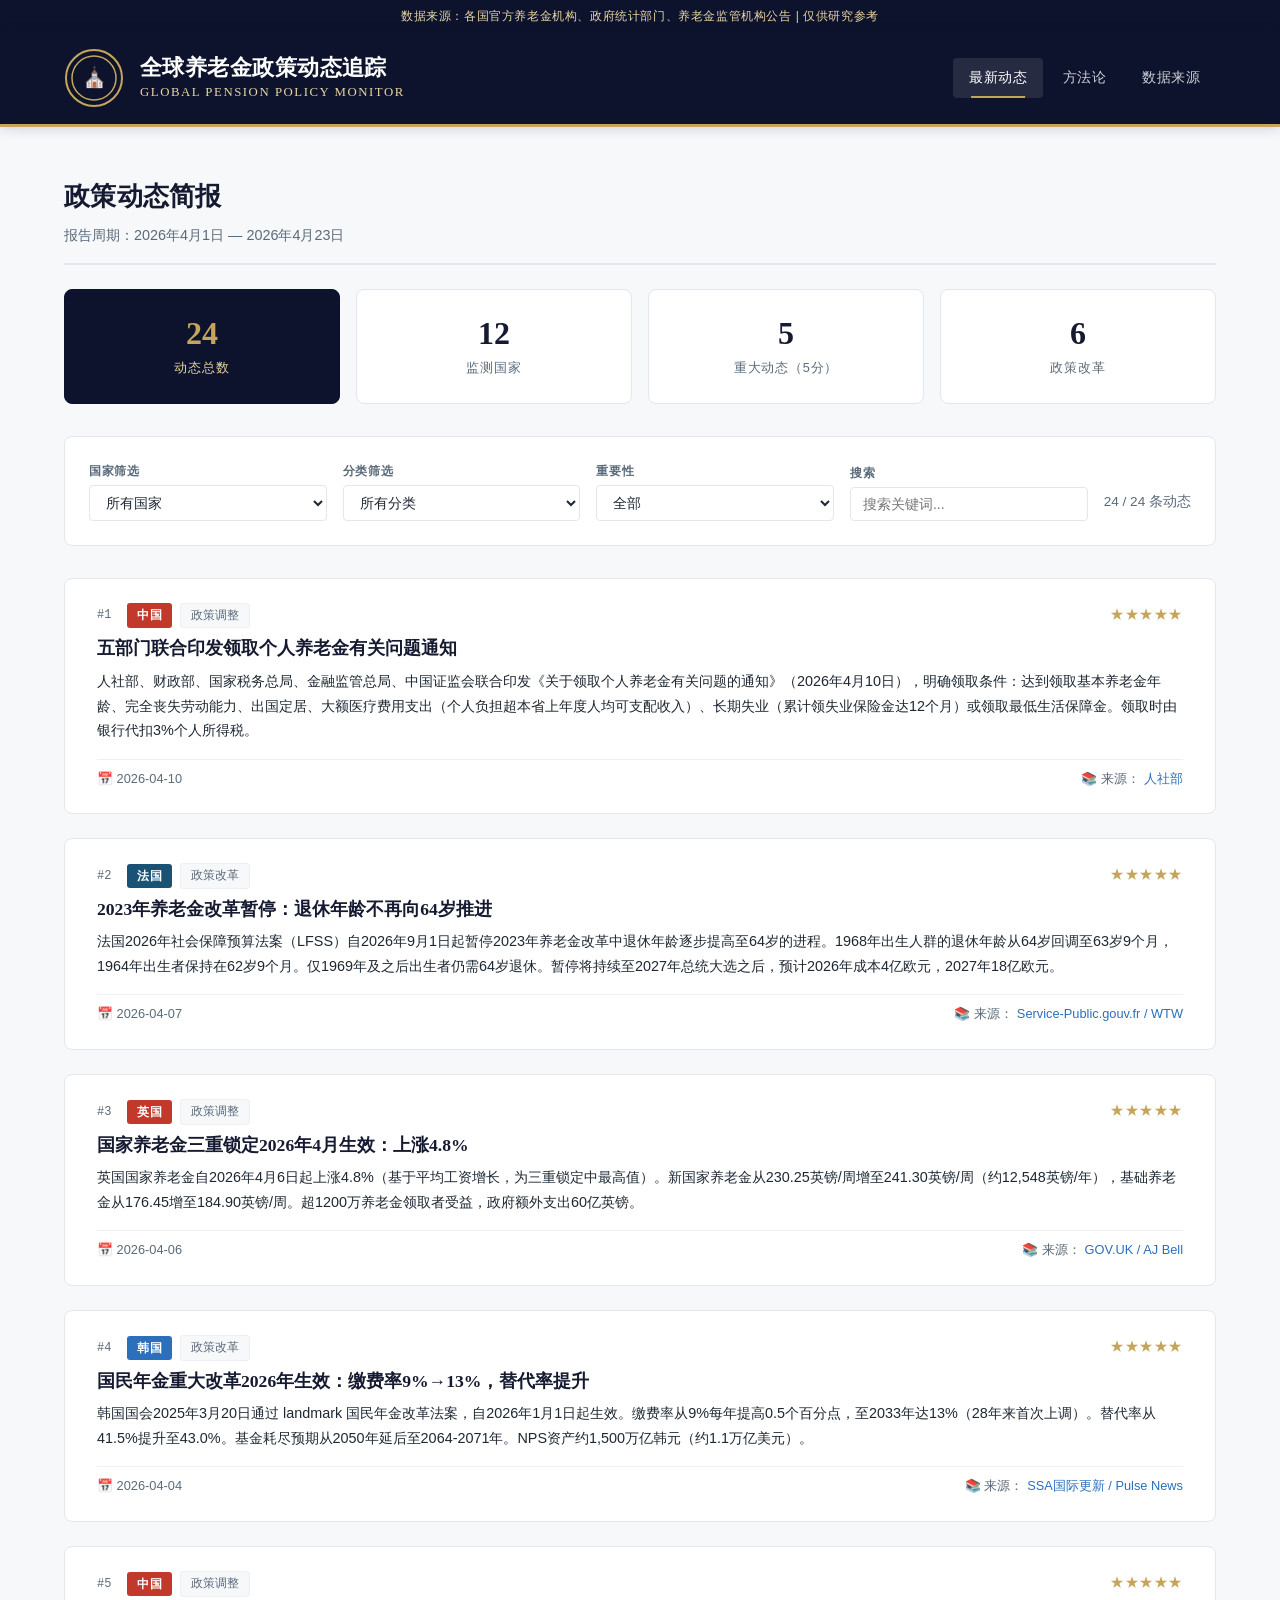
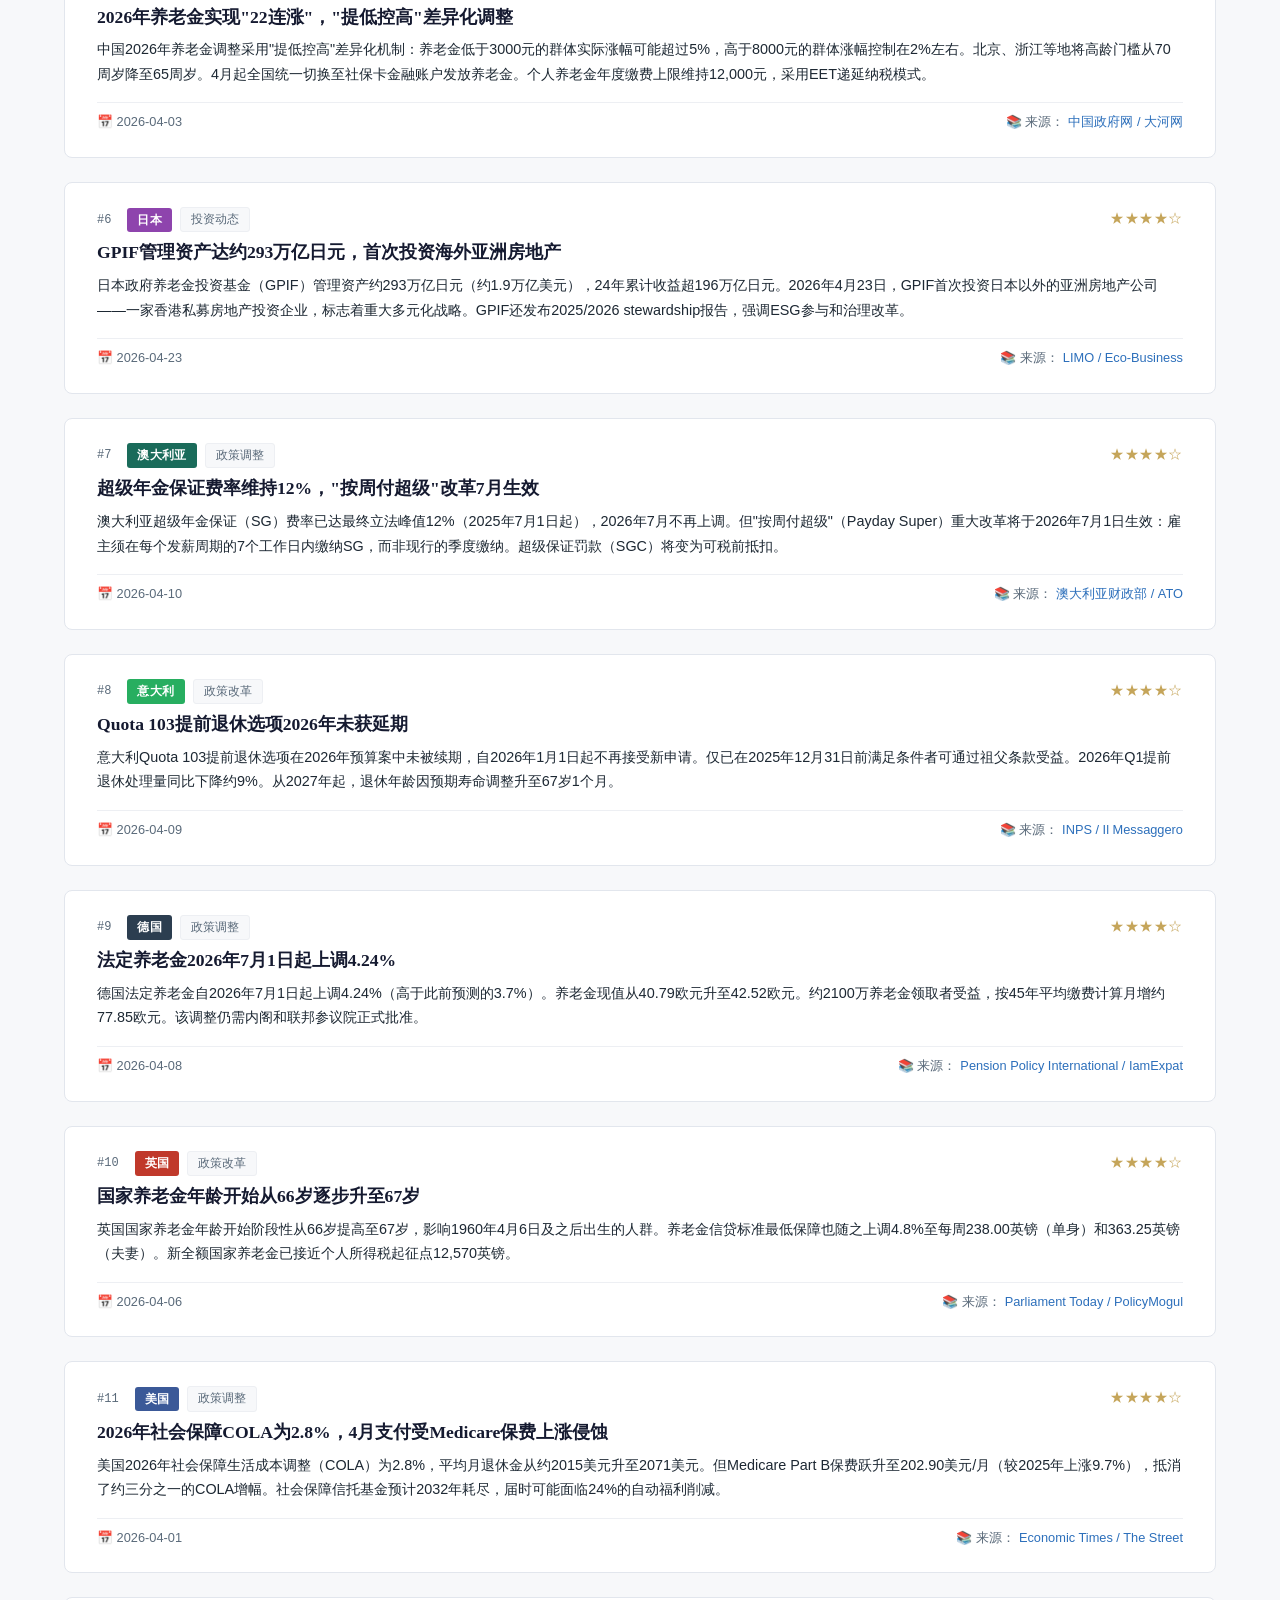
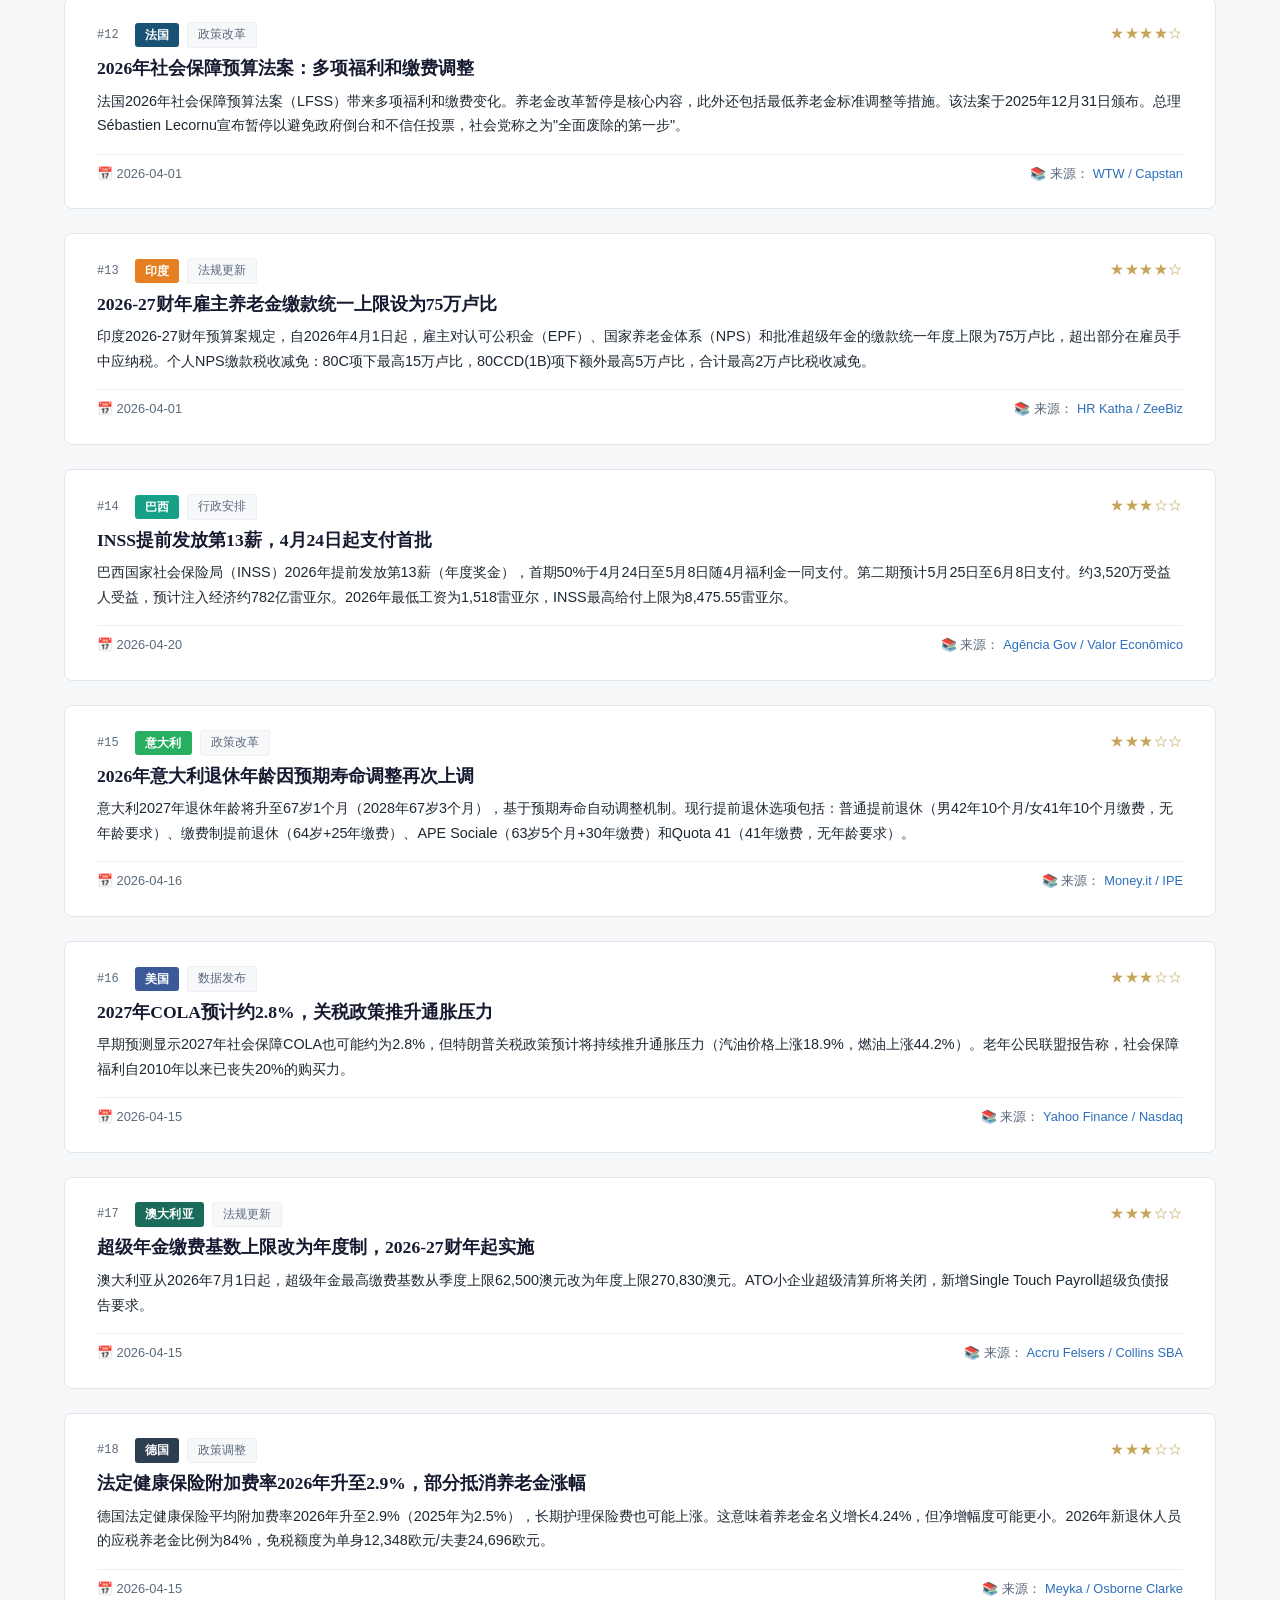
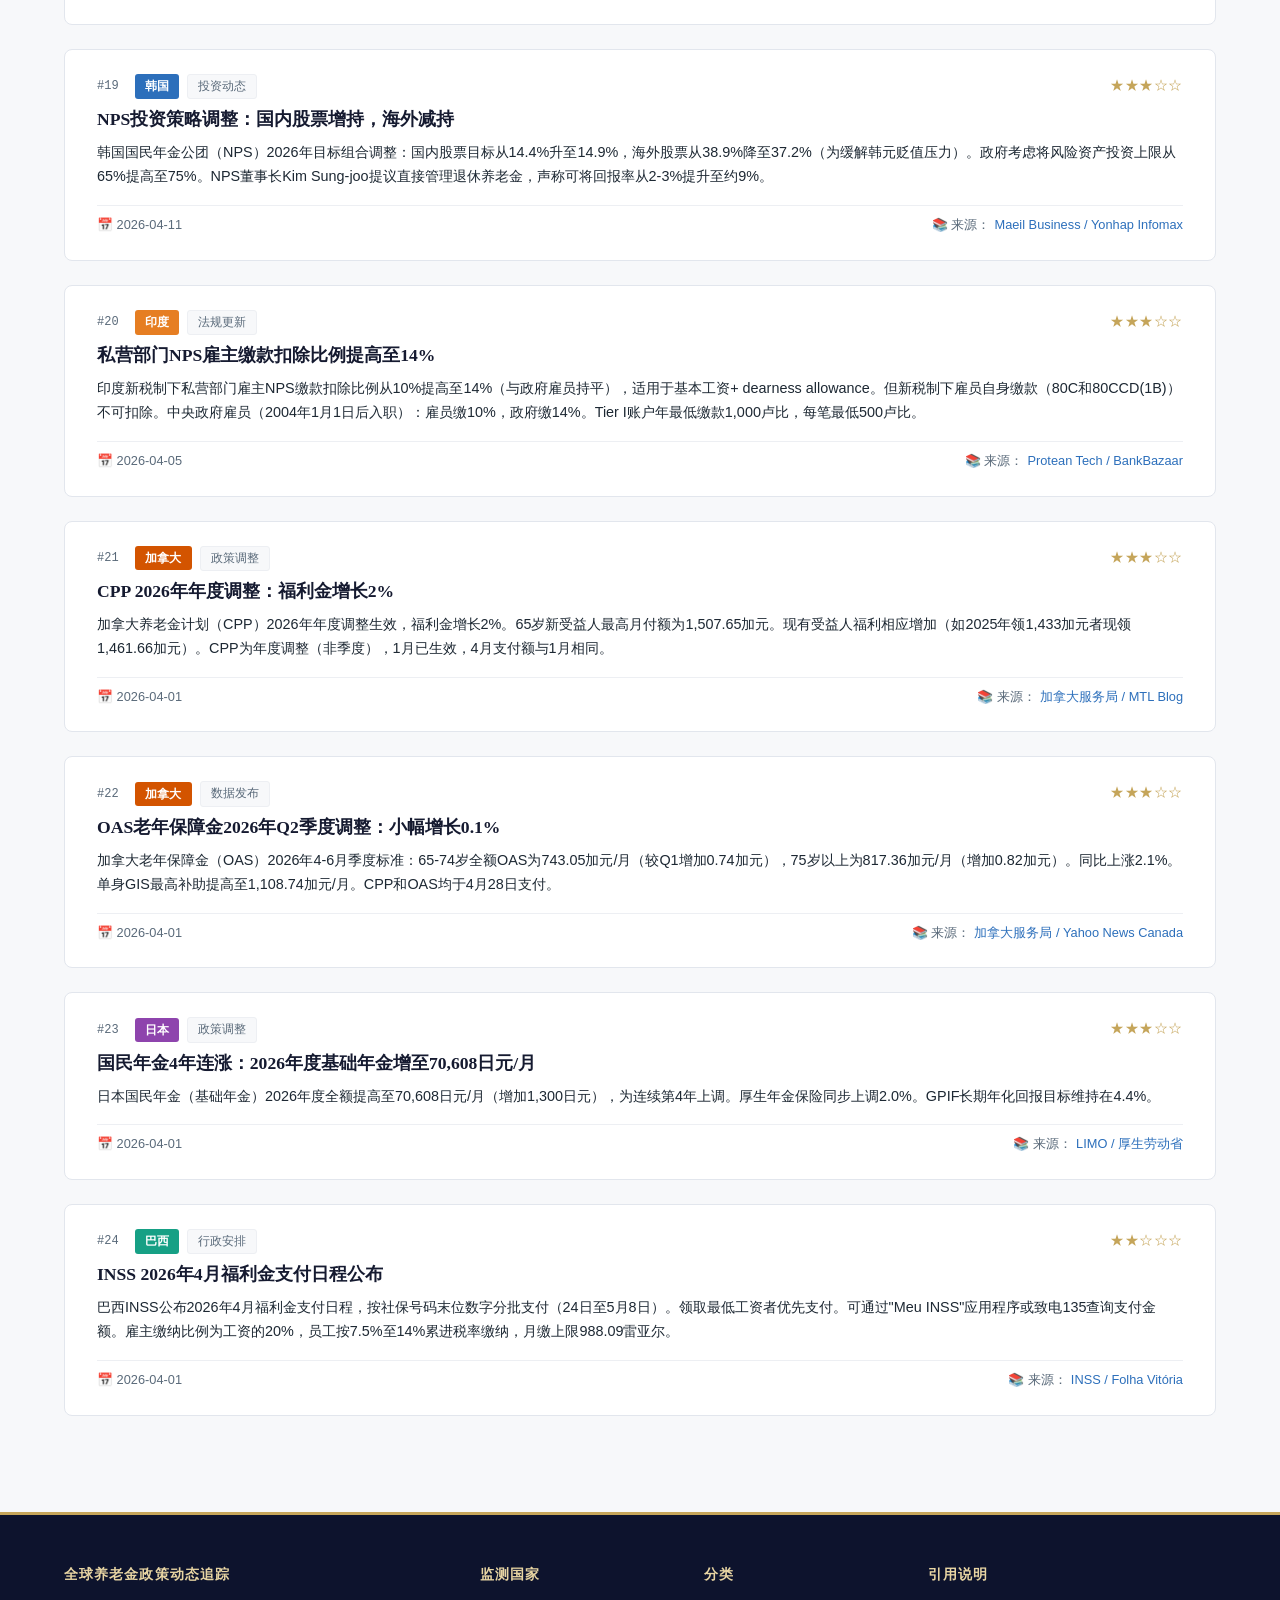
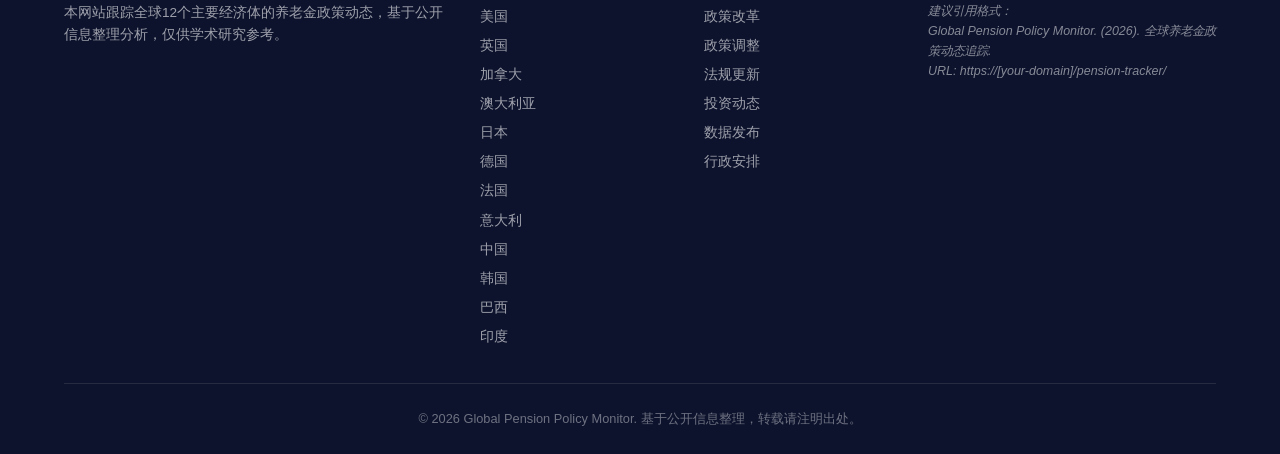
==== index.html @ 20b1d3db "Initial commit: Global Pension Policy Monitor website" ====
<!DOCTYPE html>
<html lang="zh-CN">
<head>
    <meta charset="UTF-8">
    <meta name="viewport" content="width=device-width, initial-scale=1.0">
    <title>全球养老金政策动态追踪 | Global Pension Policy Monitor</title>
    <meta name="description" content="跟踪全球12个主要经济体的养老金政策、改革和投资动态，提供权威、及时的政策情报。">
    <link rel="stylesheet" href="css/style.css">
</head>
<body>
    <!-- 顶部通知栏 -->
    <div class="site-notice">
        数据来源：各国官方养老金机构、政府统计部门、养老金监管机构公告 | 仅供研究参考
    </div>

    <!-- 页眉 -->
    <header class="site-header">
        <div class="container">
            <div class="header-inner">
                <div class="logo-area">
                    <div class="seal-icon">
                        <svg viewBox="0 0 60 60" width="60" height="60">
                            <circle cx="30" cy="30" r="28" fill="none" stroke="#C5A55A" stroke-width="2"/>
                            <circle cx="30" cy="30" r="22" fill="none" stroke="#C5A55A" stroke-width="1.5"/>
                            <text x="30" y="36" text-anchor="middle" font-size="20" fill="#C5A55A" font-family="serif">&#9962;</text>
                        </svg>
                    </div>
                    <div class="logo-text">
                        <h1 class="site-title">全球养老金政策动态追踪</h1>
                        <p class="site-subtitle">Global Pension Policy Monitor</p>
                    </div>
                </div>
                <nav class="main-nav">
                    <a href="index.html" class="active">最新动态</a>
                    <a href="about.html">方法论</a>
                    <a href="#" id="archives-link">数据来源</a>
                </nav>
            </div>
        </div>
    </header>

    <!-- 主内容区 -->
    <main class="main-content">
        <div class="container">
            <!-- 报告概览 -->
            <section class="report-overview">
                <div class="overview-header">
                    <h2>政策动态简报</h2>
                    <p class="overview-period">报告周期：<time datetime="2026-04-01">2026年4月1日</time> — <time datetime="2026-04-23">2026年4月23日</time></p>
                </div>
                <div class="stats-grid" id="stats-grid">
                    <!-- 由JS动态填充 -->
                </div>
            </section>

            <!-- 筛选栏 -->
            <section class="filter-bar">
                <div class="filter-group">
                    <label for="country-filter">国家筛选</label>
                    <select id="country-filter">
                        <option value="all">所有国家</option>
                    </select>
                </div>
                <div class="filter-group">
                    <label for="category-filter">分类筛选</label>
                    <select id="category-filter">
                        <option value="all">所有分类</option>
                    </select>
                </div>
                <div class="filter-group">
                    <label for="importance-filter">重要性</label>
                    <select id="importance-filter">
                        <option value="all">全部</option>
                        <option value="5">★★★★★ 最高</option>
                        <option value="4">★★★★ 高</option>
                        <option value="3">★★★ 中</option>
                        <option value="2">★★ 低</option>
                    </select>
                </div>
                <div class="filter-group search-group">
                    <label for="search-input">搜索</label>
                    <input type="text" id="search-input" placeholder="搜索关键词..." />
                </div>
                <div class="filter-stats">
                    <span id="result-count">0 条动态</span>
                </div>
            </section>

            <!-- 动态列表 -->
            <section class="entries-list" id="entries-list">
                <!-- 由JS动态渲染 -->
            </section>
        </div>
    </main>

    <!-- 页脚 -->
    <footer class="site-footer">
        <div class="container">
            <div class="footer-grid">
                <div class="footer-col footer-brand">
                    <h4>全球养老金政策动态追踪</h4>
                    <p class="footer-desc">本网站跟踪全球12个主要经济体的养老金政策动态，基于公开信息整理分析，仅供学术研究参考。</p>
                </div>
                <div class="footer-col">
                    <h4>监测国家</h4>
                    <ul class="footer-links" id="footer-countries">
                        <li>美国</li><li>英国</li><li>加拿大</li><li>澳大利亚</li>
                        <li>日本</li><li>德国</li><li>法国</li><li>意大利</li>
                        <li>中国</li><li>韩国</li><li>巴西</li><li>印度</li>
                    </ul>
                </div>
                <div class="footer-col">
                    <h4>分类</h4>
                    <ul class="footer-links">
                        <li>政策改革</li><li>政策调整</li><li>法规更新</li>
                        <li>投资动态</li><li>数据发布</li><li>行政安排</li>
                    </ul>
                </div>
                <div class="footer-col">
                    <h4>引用说明</h4>
                    <p class="footer-cite">建议引用格式：<br>
                    Global Pension Policy Monitor. (2026). <em>全球养老金政策动态追踪</em>.<br>
                    URL: https://[your-domain]/pension-tracker/</p>
                </div>
            </div>
            <div class="footer-bottom">
                <p>&copy; 2026 Global Pension Policy Monitor. 基于公开信息整理，转载请注明出处。</p>
            </div>
        </div>
    </footer>

    <script src="js/main.js"></script>
</body>
</html>
---- css/style.css ----
/* ================================================================
   全球养老金政策动态追踪 — 样式表
   风格：White House CEA（官方权威）+ 学术风格
   ================================================================ */

/* --- CSS变量 --- */
:root {
    --navy-dark: #0D132D;
    --navy: #151A30;
    --navy-accent: #1A2245;
    --gold: #C5A55A;
    --gold-light: #E8D5A3;
    --gold-dark: #A8883A;
    --charcoal: #293340;
    --text-body: #1D2833;
    --text-muted: #5A6A7A;
    --bg-white: #FFFFFF;
    --bg-light: #F7F8FA;
    --bg-card: #FFFFFF;
    --border-color: #E2E6ED;
    --border-light: #EDEFF3;
    --red-accent: #C0392B;
    --green-accent: #27AE60;
    --blue-accent: #2C6FBB;

    /* 国家标签配色 */
    --usa-color: #3B5998;
    --uk-color: #C0392B;
    --canada-color: #D35400;
    --australia-color: #1A6B5A;
    --japan-color: #8E44AD;
    --germany-color: #2C3E50;
    --france-color: #1A5276;
    --italy-color: #27AE60;
    --china-color: #C0392B;
    --korea-color: #2C6FBB;
    --brazil-color: #16A085;
    --india-color: #E67E22;

    /* 字体 */
    --font-heading: 'Georgia', 'Times New Roman', 'Noto Serif CJK SC', serif;
    --font-body: -apple-system, BlinkMacSystemFont, 'Segoe UI', 'Noto Sans CJK SC', 'PingFang SC', sans-serif;
    --font-mono: 'SF Mono', 'Fira Code', 'Consolas', monospace;

    /* 间距 */
    --space-xs: 4px;
    --space-sm: 8px;
    --space-md: 16px;
    --space-lg: 24px;
    --space-xl: 32px;
    --space-2xl: 48px;
    --space-3xl: 64px;

    /* 圆角 */
    --radius-sm: 4px;
    --radius-md: 6px;
    --radius-lg: 8px;
}

/* --- 重置与基础 --- */
*, *::before, *::after {
    box-sizing: border-box;
    margin: 0;
    padding: 0;
}

html {
    font-size: 16px;
    -webkit-font-smoothing: antialiased;
    -moz-osx-font-smoothing: grayscale;
}

body {
    font-family: var(--font-body);
    color: var(--text-body);
    background: var(--bg-light);
    line-height: 1.7;
    min-height: 100vh;
    display: flex;
    flex-direction: column;
}

img { max-width: 100%; }
a { color: var(--navy); text-decoration: none; transition: color 0.2s; }
a:hover { color: var(--gold-dark); }
ul { list-style: none; }

.container {
    max-width: 1200px;
    margin: 0 auto;
    padding: 0 var(--space-lg);
}

/* --- 顶部通知栏 --- */
.site-notice {
    background: var(--navy-dark);
    color: var(--gold-light);
    text-align: center;
    font-size: 0.75rem;
    padding: 6px var(--space-md);
    letter-spacing: 0.05em;
    font-family: var(--font-body);
    font-weight: 400;
}

/* --- 页眉 --- */
.site-header {
    background: var(--navy-dark);
    border-bottom: 3px solid var(--gold);
    position: sticky;
    top: 0;
    z-index: 100;
    box-shadow: 0 2px 12px rgba(13, 19, 45, 0.15);
}

.header-inner {
    display: flex;
    justify-content: space-between;
    align-items: center;
    padding: var(--space-md) 0;
    flex-wrap: wrap;
    gap: var(--space-md);
}

.logo-area {
    display: flex;
    align-items: center;
    gap: var(--space-md);
}

.seal-icon {
    flex-shrink: 0;
}

.seal-icon svg {
    display: block;
}

.logo-text {
    display: flex;
    flex-direction: column;
}

.site-title {
    font-family: var(--font-heading);
    font-size: 1.4rem;
    font-weight: 700;
    color: #FFFFFF;
    letter-spacing: 0.02em;
    line-height: 1.3;
}

.site-subtitle {
    font-family: var(--font-heading);
    font-size: 0.8rem;
    color: var(--gold-light);
    letter-spacing: 0.12em;
    text-transform: uppercase;
    font-weight: 400;
}

/* --- 导航 --- */
.main-nav {
    display: flex;
    gap: var(--space-xs);
}

.main-nav a {
    padding: var(--space-sm) var(--space-md);
    color: rgba(255,255,255,0.8);
    font-size: 0.875rem;
    font-weight: 500;
    border-radius: var(--radius-sm);
    transition: all 0.2s;
    letter-spacing: 0.03em;
    position: relative;
}

.main-nav a:hover,
.main-nav a.active {
    color: #FFFFFF;
    background: rgba(255,255,255,0.1);
}

.main-nav a.active::after {
    content: '';
    position: absolute;
    bottom: 0;
    left: 50%;
    transform: translateX(-50%);
    width: 60%;
    height: 2px;
    background: var(--gold);
}

/* --- 主内容 --- */
.main-content {
    flex: 1;
    padding: var(--space-2xl) 0;
}

/* --- 概览区 --- */
.report-overview {
    margin-bottom: var(--space-xl);
}

.overview-header {
    margin-bottom: var(--space-lg);
    padding-bottom: var(--space-md);
    border-bottom: 2px solid var(--border-color);
}

.overview-header h2 {
    font-family: var(--font-heading);
    font-size: 1.6rem;
    font-weight: 700;
    color: var(--navy);
    letter-spacing: 0.01em;
}

.overview-period {
    font-size: 0.9rem;
    color: var(--text-muted);
    margin-top: var(--space-xs);
}

/* --- 统计网格 --- */
.stats-grid {
    display: grid;
    grid-template-columns: repeat(auto-fit, minmax(160px, 1fr));
    gap: var(--space-md);
    margin-bottom: var(--space-lg);
}

.stat-card {
    background: var(--bg-card);
    border: 1px solid var(--border-color);
    border-radius: var(--radius-lg);
    padding: var(--space-lg);
    text-align: center;
    transition: box-shadow 0.2s, transform 0.2s;
}

.stat-card:hover {
    box-shadow: 0 4px 16px rgba(13, 19, 45, 0.08);
    transform: translateY(-1px);
}

.stat-number {
    font-family: var(--font-heading);
    font-size: 2rem;
    font-weight: 700;
    color: var(--navy);
    line-height: 1.2;
}

.stat-label {
    font-size: 0.8rem;
    color: var(--text-muted);
    margin-top: var(--space-xs);
    text-transform: uppercase;
    letter-spacing: 0.06em;
    font-weight: 500;
}

.stat-card.highlight {
    background: var(--navy-dark);
    border-color: var(--navy-dark);
}

.stat-card.highlight .stat-number {
    color: var(--gold);
}

.stat-card.highlight .stat-label {
    color: var(--gold-light);
}

/* --- 筛选栏 --- */
.filter-bar {
    background: var(--bg-card);
    border: 1px solid var(--border-color);
    border-radius: var(--radius-lg);
    padding: var(--space-lg);
    margin-bottom: var(--space-xl);
    display: flex;
    flex-wrap: wrap;
    gap: var(--space-md);
    align-items: flex-end;
}

.filter-group {
    flex: 1;
    min-width: 140px;
}

.filter-group label {
    display: block;
    font-size: 0.75rem;
    font-weight: 600;
    color: var(--text-muted);
    text-transform: uppercase;
    letter-spacing: 0.06em;
    margin-bottom: var(--space-xs);
}

.filter-group select,
.filter-group input {
    width: 100%;
    padding: 8px 12px;
    border: 1px solid var(--border-color);
    border-radius: var(--radius-sm);
    font-family: var(--font-body);
    font-size: 0.875rem;
    color: var(--text-body);
    background: var(--bg-white);
    transition: border-color 0.2s;
    appearance: auto;
}

.filter-group select:focus,
.filter-group input:focus {
    outline: none;
    border-color: var(--gold);
    box-shadow: 0 0 0 3px rgba(197, 165, 90, 0.15);
}

.filter-stats {
    flex: 0 0 auto;
    font-size: 0.85rem;
    color: var(--text-muted);
    padding: 8px 0;
    white-space: nowrap;
}

/* --- 条目列表 --- */
.entries-list {
    display: flex;
    flex-direction: column;
    gap: var(--space-lg);
}

.entry-card {
    background: var(--bg-card);
    border: 1px solid var(--border-color);
    border-radius: var(--radius-lg);
    padding: var(--space-lg) var(--space-xl);
    transition: border-color 0.2s, box-shadow 0.2s;
    position: relative;
}

.entry-card:hover {
    border-color: var(--gold);
    box-shadow: 0 4px 20px rgba(13, 19, 45, 0.06);
}

.entry-header {
    display: flex;
    justify-content: space-between;
    align-items: flex-start;
    gap: var(--space-md);
    margin-bottom: var(--space-sm);
    flex-wrap: wrap;
}

.entry-tags {
    display: flex;
    gap: var(--space-sm);
    flex-wrap: wrap;
    align-items: center;
}

.tag-country {
    display: inline-block;
    padding: 2px 10px;
    border-radius: 3px;
    font-size: 0.75rem;
    font-weight: 600;
    color: #FFFFFF;
    letter-spacing: 0.03em;
}

.tag-country.美国 { background: var(--usa-color); }
.tag-country.英国 { background: var(--uk-color); }
.tag-country.加拿大 { background: var(--canada-color); }
.tag-country.澳大利亚 { background: var(--australia-color); }
.tag-country.日本 { background: var(--japan-color); }
.tag-country.德国 { background: var(--germany-color); }
.tag-country.法国 { background: var(--france-color); }
.tag-country.意大利 { background: var(--italy-color); }
.tag-country.中国 { background: var(--china-color); }
.tag-country.韩国 { background: var(--korea-color); }
.tag-country.巴西 { background: var(--brazil-color); }
.tag-country.印度 { background: var(--india-color); }

.tag-category {
    display: inline-block;
    padding: 2px 10px;
    border-radius: 3px;
    font-size: 0.72rem;
    font-weight: 500;
    background: var(--bg-light);
    color: var(--text-muted);
    border: 1px solid var(--border-light);
}

.entry-importance {
    font-size: 0.75rem;
    color: var(--gold);
    letter-spacing: 0.05em;
    white-space: nowrap;
}

.entry-number {
    font-family: var(--font-mono);
    font-size: 0.75rem;
    color: var(--text-muted);
    margin-right: var(--space-sm);
}

.entry-title {
    font-family: var(--font-heading);
    font-size: 1.1rem;
    font-weight: 700;
    color: var(--navy);
    line-height: 1.4;
    margin-bottom: var(--space-sm);
}

.entry-title a {
    color: var(--navy);
}

.entry-title a:hover {
    color: var(--gold-dark);
}

.entry-content {
    font-size: 0.9rem;
    line-height: 1.7;
    color: var(--text-body);
    margin-bottom: var(--space-md);
}

.entry-footer {
    display: flex;
    justify-content: space-between;
    align-items: center;
    flex-wrap: wrap;
    gap: var(--space-sm);
    padding-top: var(--space-sm);
    border-top: 1px solid var(--border-light);
    font-size: 0.8rem;
    color: var(--text-muted);
}

.entry-date {
    display: flex;
    align-items: center;
    gap: 4px;
}

.entry-source {
    display: flex;
    align-items: center;
    gap: 4px;
}

.entry-source a {
    color: var(--blue-accent);
    font-weight: 500;
}

.entry-source a:hover {
    text-decoration: underline;
}

/* --- 空状态 --- */
.empty-state {
    text-align: center;
    padding: var(--space-3xl) var(--space-lg);
    color: var(--text-muted);
}

.empty-state p {
    font-size: 1.1rem;
    margin-bottom: var(--space-sm);
}

/* --- 页脚 --- */
.site-footer {
    background: var(--navy-dark);
    color: rgba(255,255,255,0.85);
    padding: var(--space-2xl) 0 var(--space-lg);
    margin-top: var(--space-2xl);
    border-top: 3px solid var(--gold);
}

.footer-grid {
    display: grid;
    grid-template-columns: 2fr 1fr 1fr 1.5fr;
    gap: var(--space-xl);
    margin-bottom: var(--space-xl);
}

.footer-brand h4 {
    font-family: var(--font-heading);
    color: #FFFFFF;
    font-size: 1rem;
    margin-bottom: var(--space-sm);
}

.footer-desc {
    font-size: 0.85rem;
    color: rgba(255,255,255,0.6);
    line-height: 1.6;
}

.footer-col h4 {
    font-family: var(--font-heading);
    color: var(--gold-light);
    font-size: 0.85rem;
    text-transform: uppercase;
    letter-spacing: 0.08em;
    margin-bottom: var(--space-md);
    font-weight: 600;
}

.footer-links li {
    font-size: 0.85rem;
    padding: 3px 0;
    color: rgba(255,255,255,0.6);
}

.footer-cite {
    font-size: 0.78rem;
    color: rgba(255,255,255,0.5);
    line-height: 1.6;
    font-style: italic;
}

.footer-bottom {
    border-top: 1px solid rgba(255,255,255,0.1);
    padding-top: var(--space-lg);
    text-align: center;
    font-size: 0.8rem;
    color: rgba(255,255,255,0.4);
}

/* --- About页面 --- */
.about-content {
    max-width: 800px;
    margin: 0 auto;
}

.about-content h2 {
    font-family: var(--font-heading);
    font-size: 1.5rem;
    color: var(--navy);
    margin: var(--space-xl) 0 var(--space-md);
    padding-bottom: var(--space-sm);
    border-bottom: 1px solid var(--border-color);
}

.about-content h3 {
    font-family: var(--font-heading);
    font-size: 1.15rem;
    color: var(--navy);
    margin: var(--space-lg) 0 var(--space-sm);
}

.about-content p {
    margin-bottom: var(--space-md);
    line-height: 1.7;
}

.about-content ul {
    margin-bottom: var(--space-md);
    padding-left: var(--space-lg);
}

.about-content ul li {
    list-style: disc;
    margin-bottom: var(--space-xs);
    line-height: 1.6;
}

.methodology-table {
    width: 100%;
    border-collapse: collapse;
    margin: var(--space-md) 0 var(--space-lg);
    font-size: 0.9rem;
}

.methodology-table th,
.methodology-table td {
    border: 1px solid var(--border-color);
    padding: var(--space-sm) var(--space-md);
    text-align: left;
}

.methodology-table th {
    background: var(--navy);
    color: #FFFFFF;
    font-weight: 600;
    font-size: 0.85rem;
}

.methodology-table tr:nth-child(even) {
    background: var(--bg-light);
}

/* --- 重要性星级 --- */
.star {
    color: var(--gold);
    font-size: 0.85rem;
}
.star.empty {
    color: var(--border-color);
}

/* --- 响应式 --- */
@media (max-width: 900px) {
    .footer-grid {
        grid-template-columns: 1fr 1fr;
    }
}

@media (max-width: 768px) {
    .header-inner {
        flex-direction: column;
        align-items: flex-start;
    }

    .main-nav {
        width: 100%;
        overflow-x: auto;
    }

    .site-title {
        font-size: 1.15rem;
    }

    .stats-grid {
        grid-template-columns: repeat(2, 1fr);
    }

    .filter-bar {
        flex-direction: column;
    }

    .filter-group {
        min-width: 100%;
    }

    .entry-header {
        flex-direction: column;
    }

    .footer-grid {
        grid-template-columns: 1fr;
        gap: var(--space-lg);
    }
}

@media (max-width: 480px) {
    .stats-grid {
        grid-template-columns: 1fr 1fr;
    }

    .container {
        padding: 0 var(--space-md);
    }

    .entry-card {
        padding: var(--space-md);
    }
}
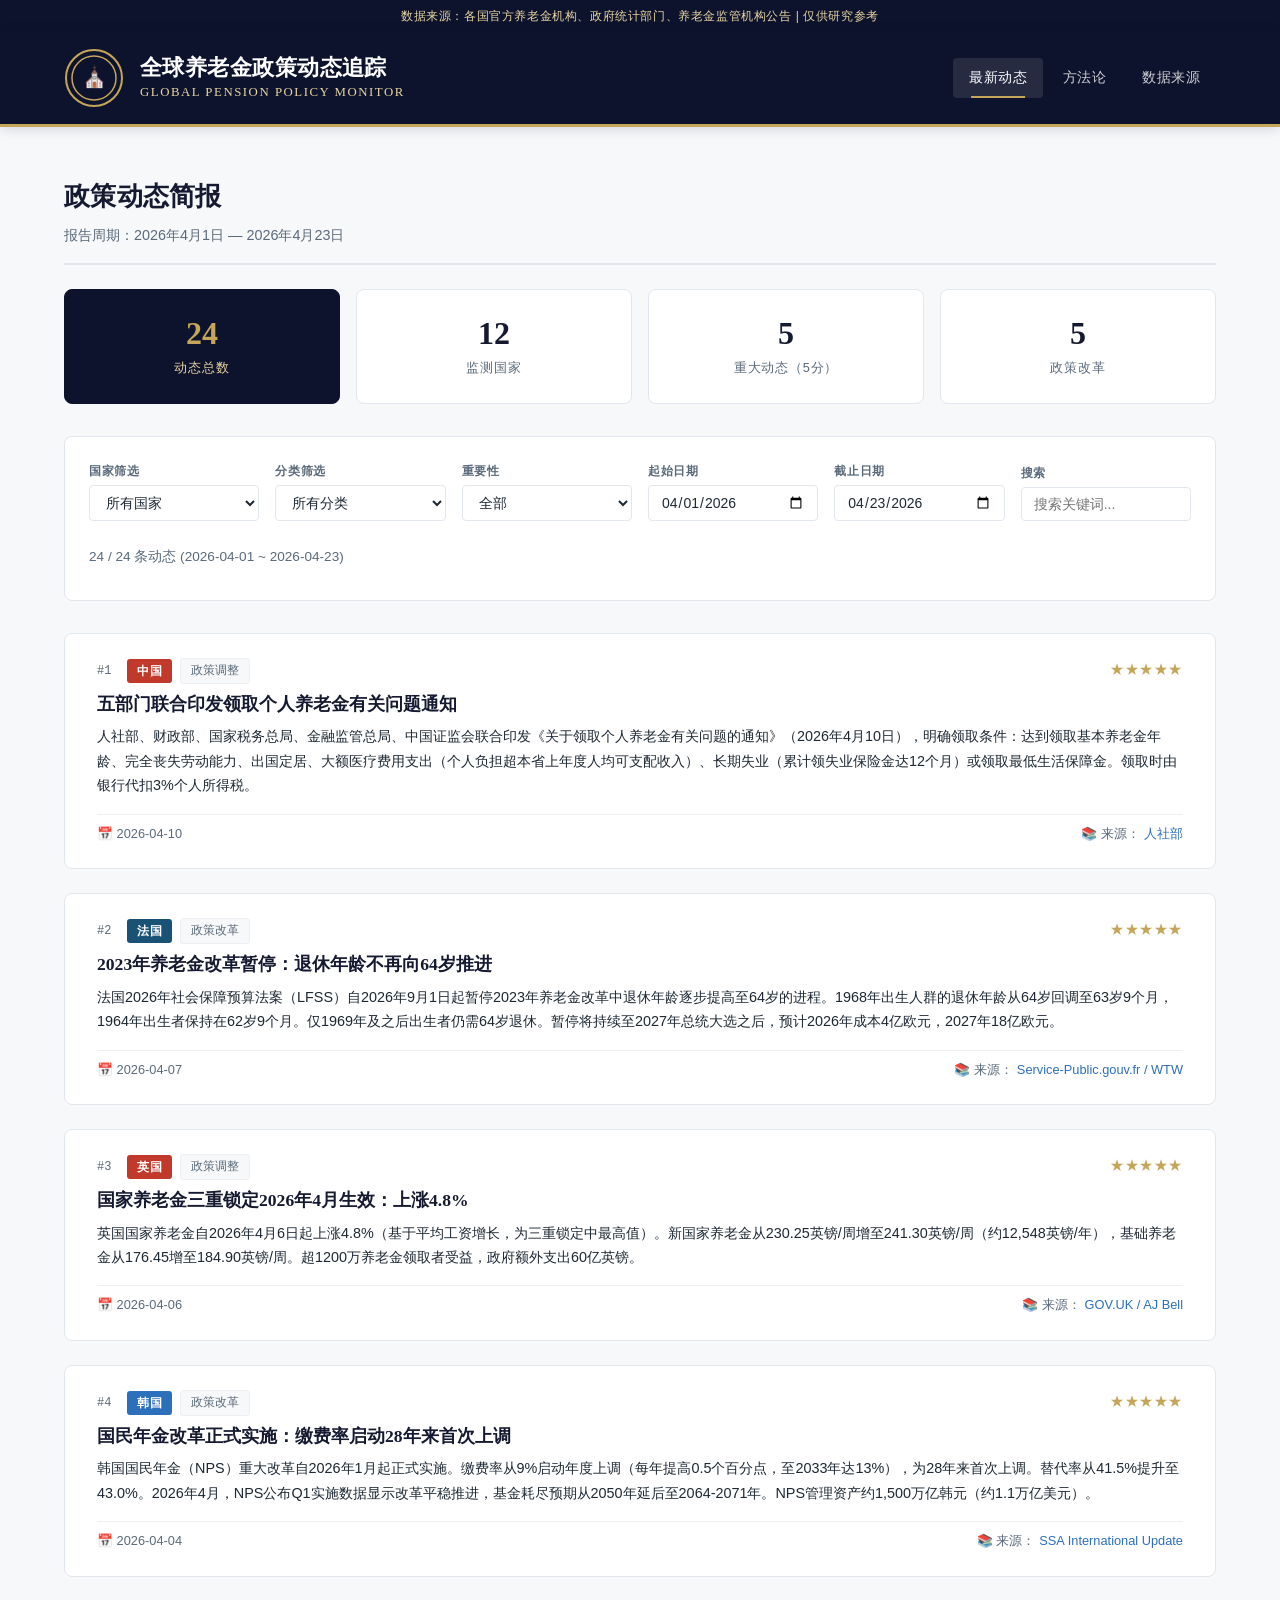
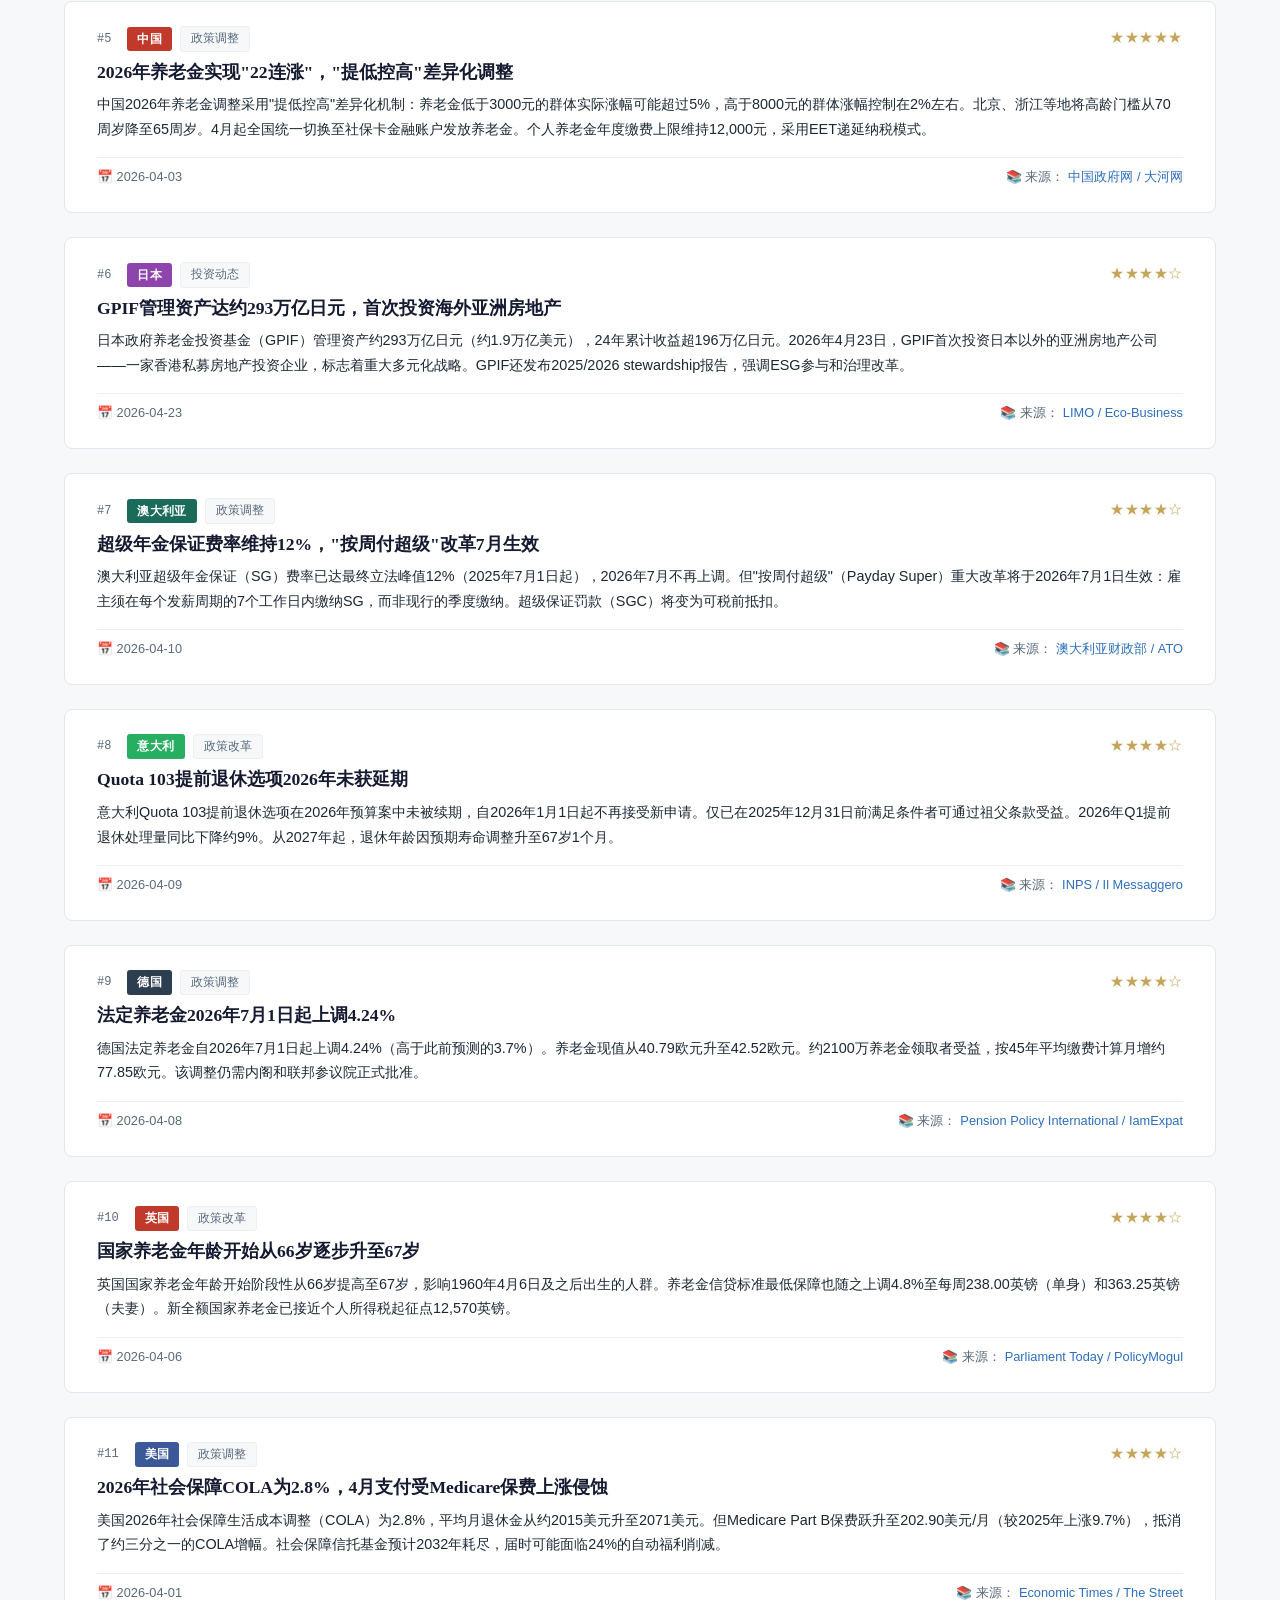
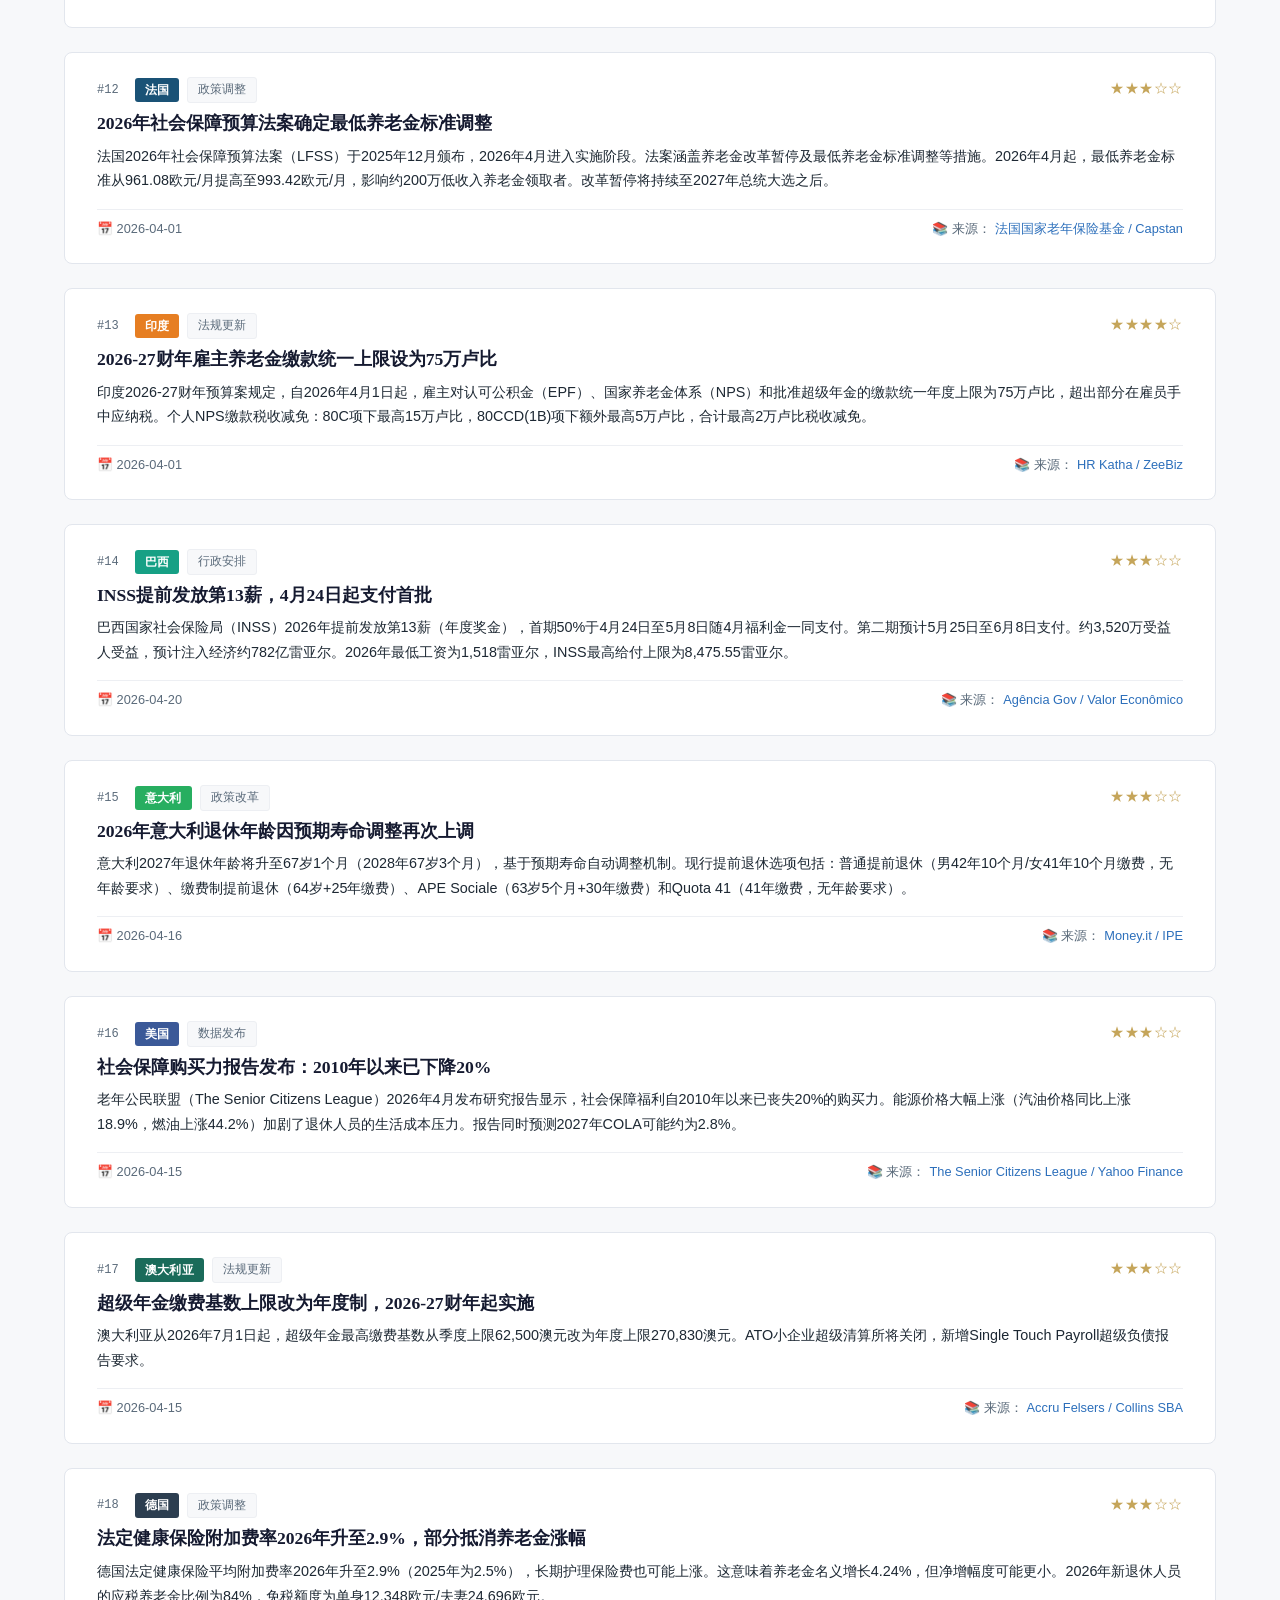
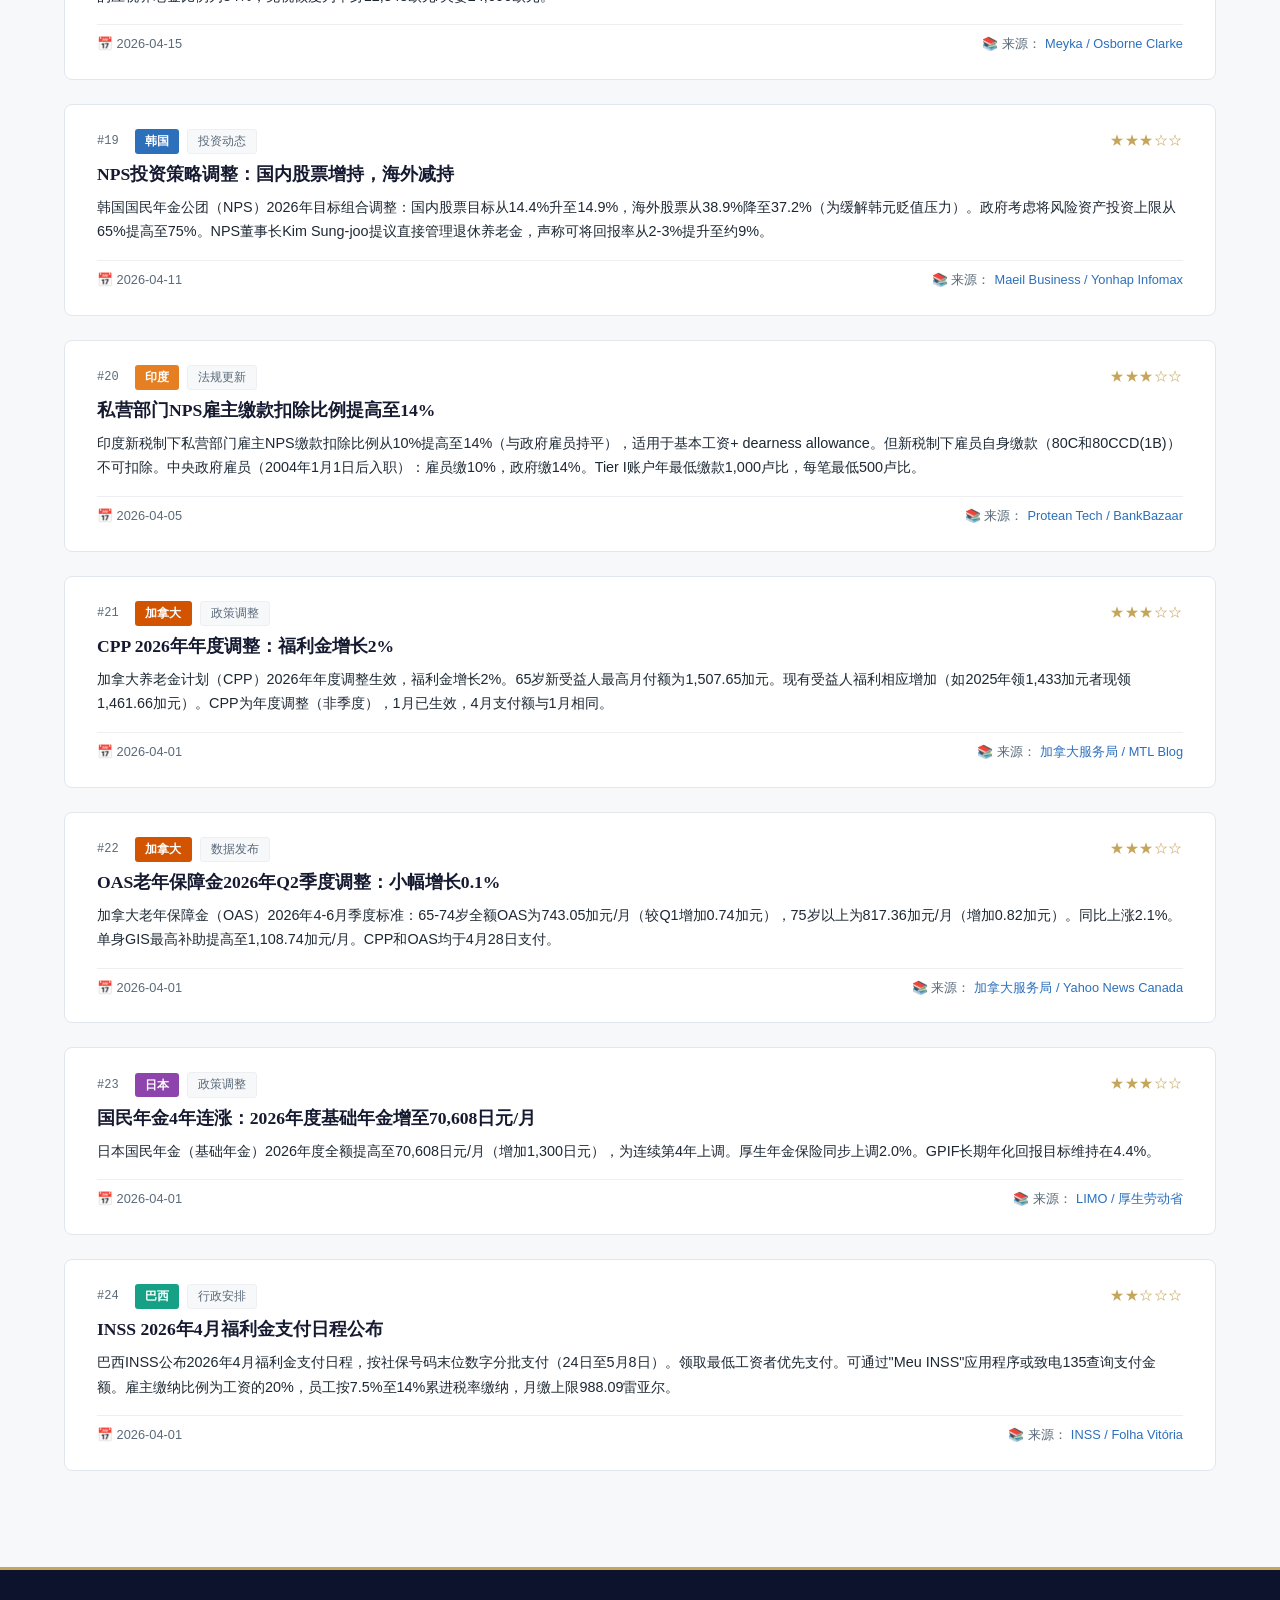
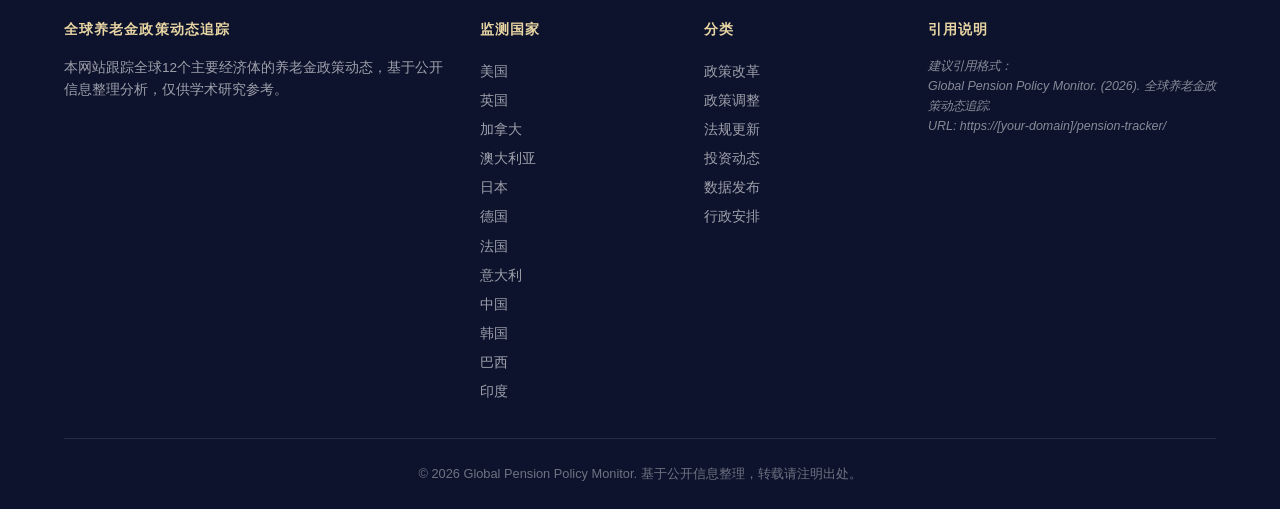
==== commit dc4cc201: "Fix entries: reframe non-April content, add date range filter" ====
--- a/index.html
+++ b/index.html
@@ -77,6 +77,14 @@
                         <option value="2">★★ 低</option>
                     </select>
                 </div>
+                <div class="filter-group">
+                    <label for="date-start">起始日期</label>
+                    <input type="date" id="date-start" />
+                </div>
+                <div class="filter-group">
+                    <label for="date-end">截止日期</label>
+                    <input type="date" id="date-end" />
+                </div>
                 <div class="filter-group search-group">
                     <label for="search-input">搜索</label>
                     <input type="text" id="search-input" placeholder="搜索关键词..." />
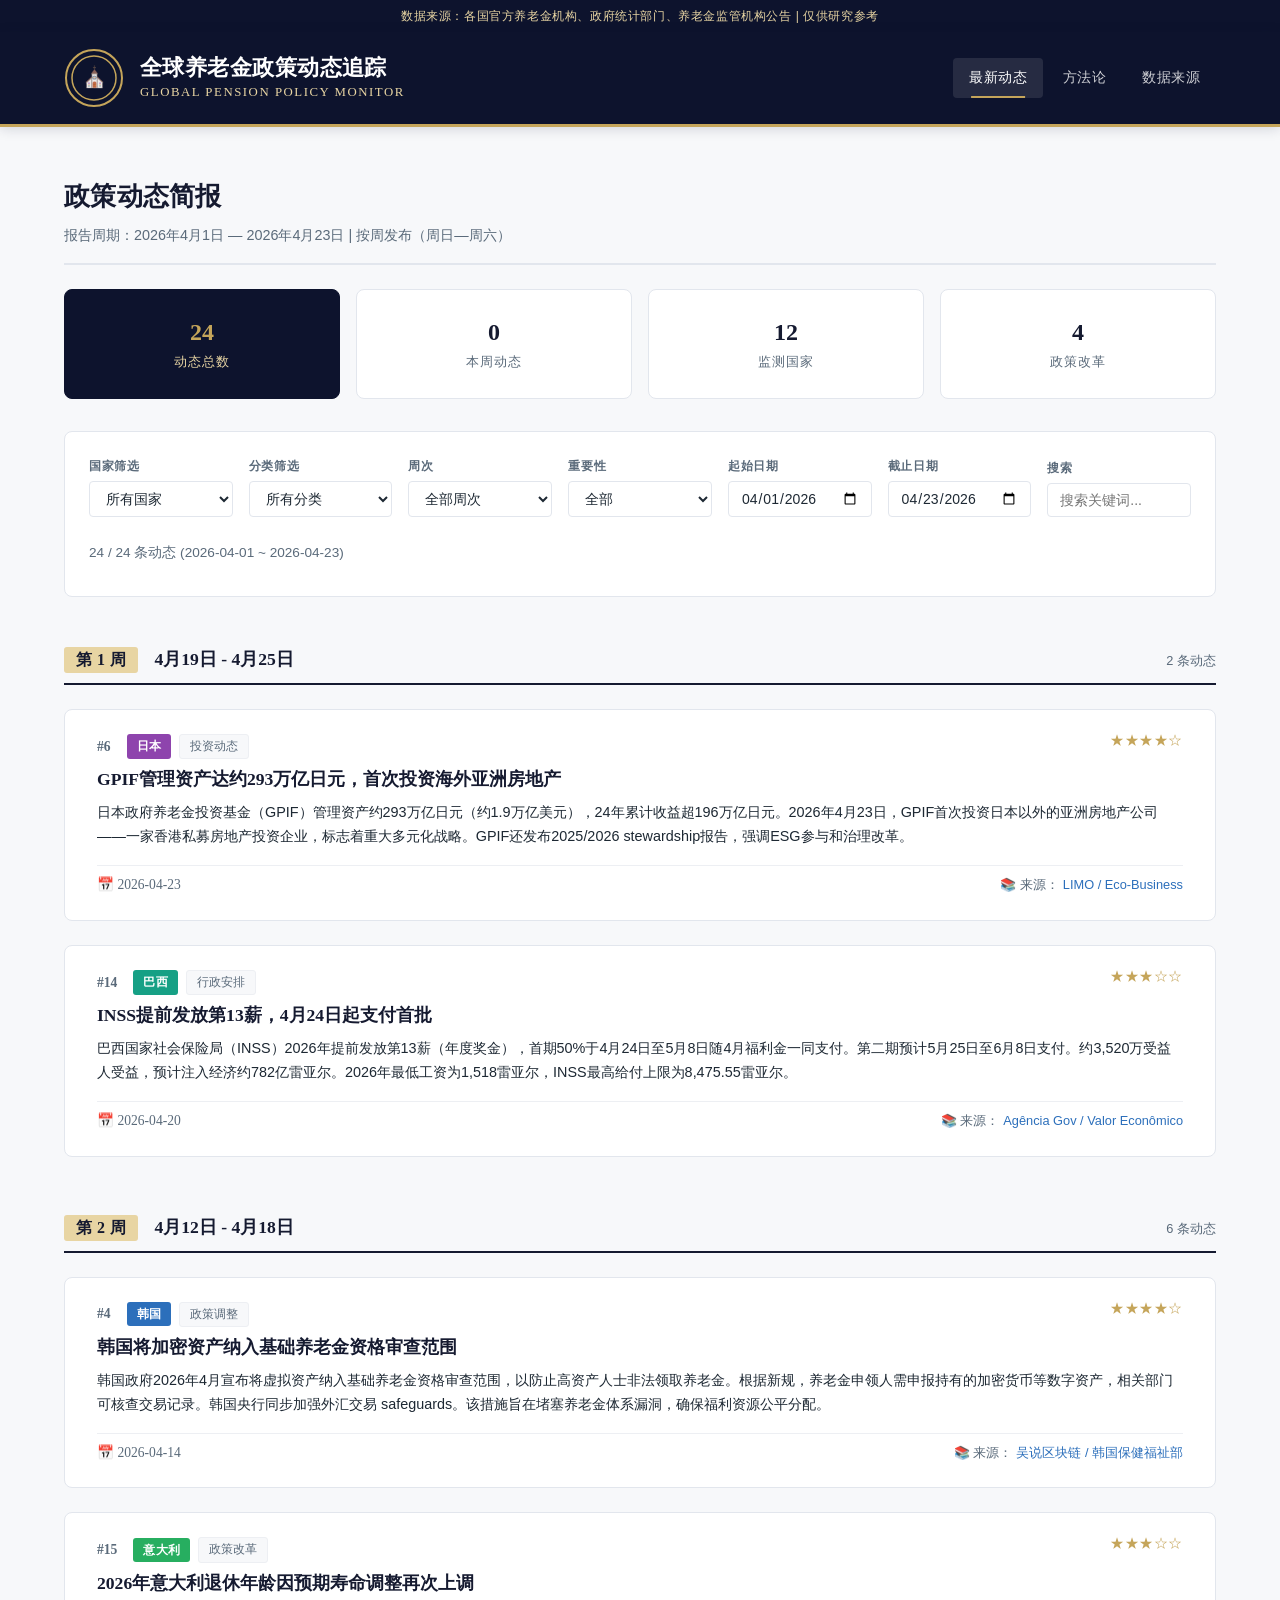
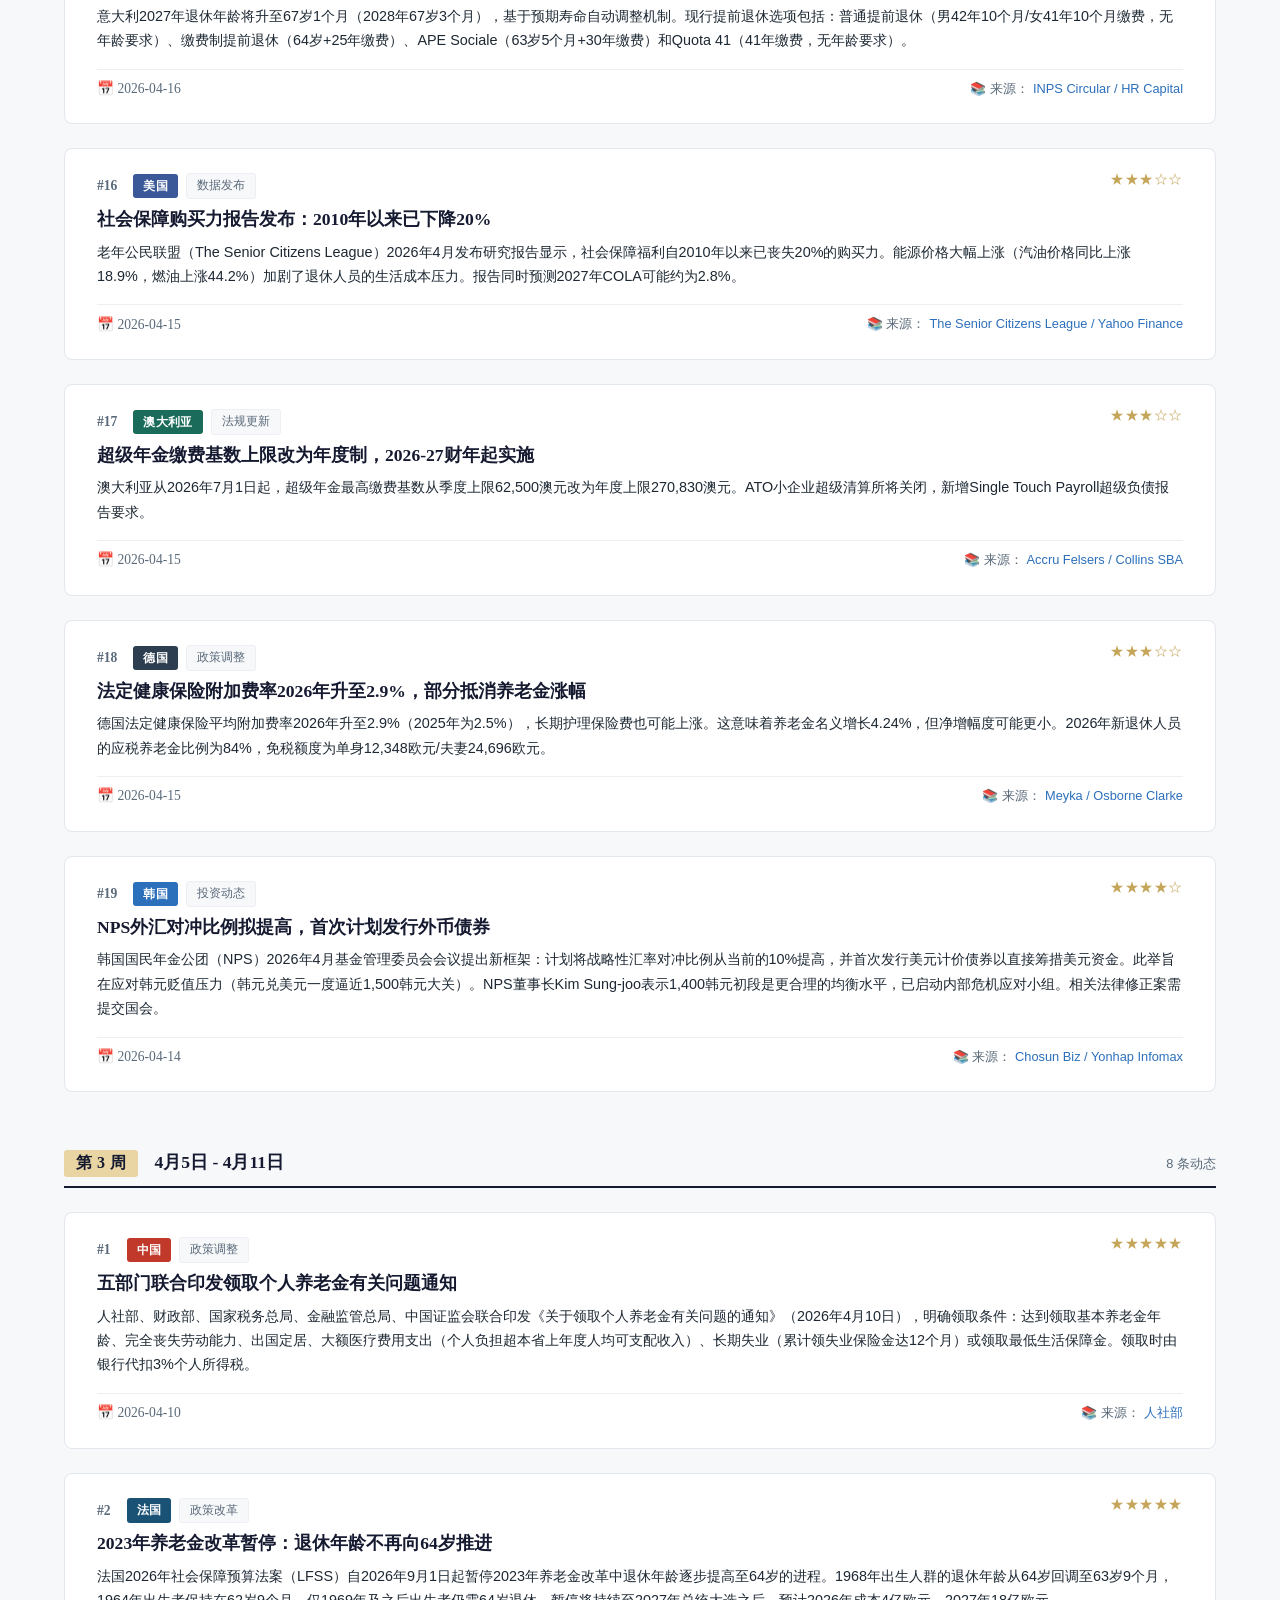
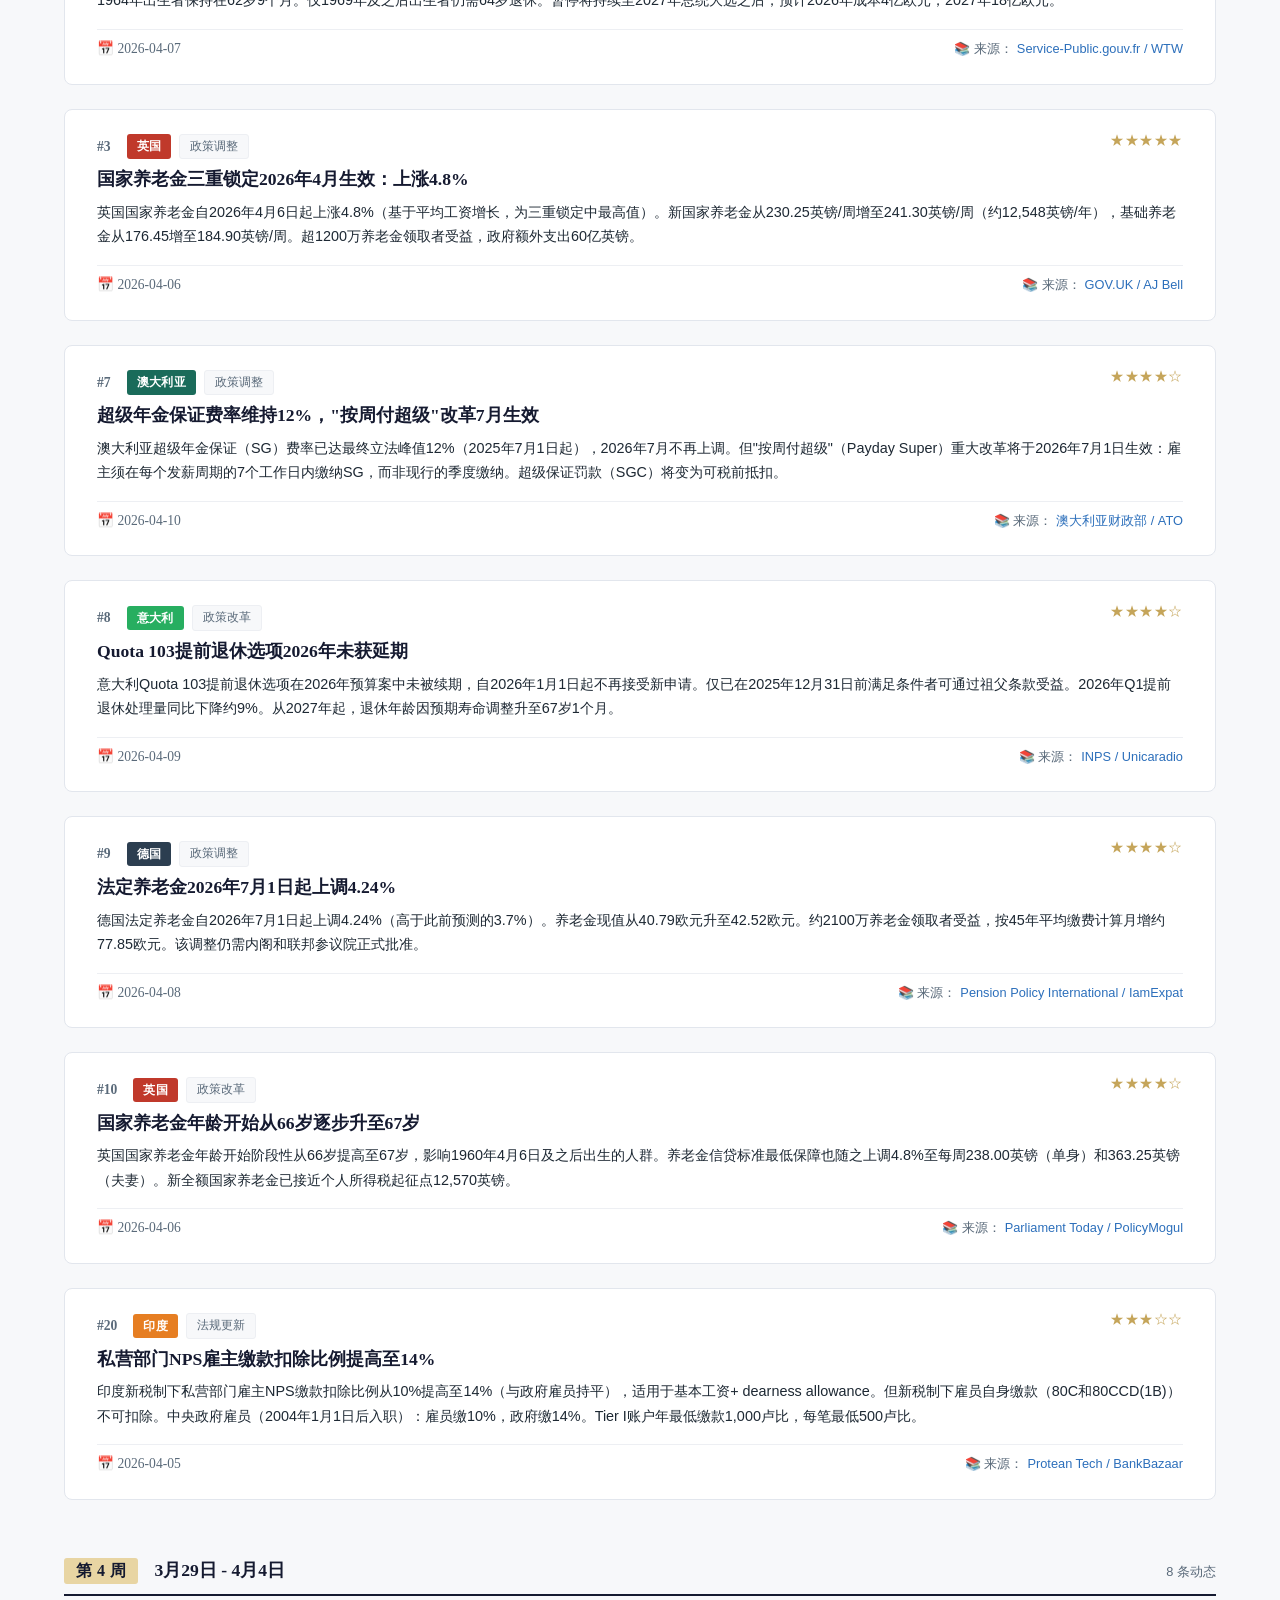
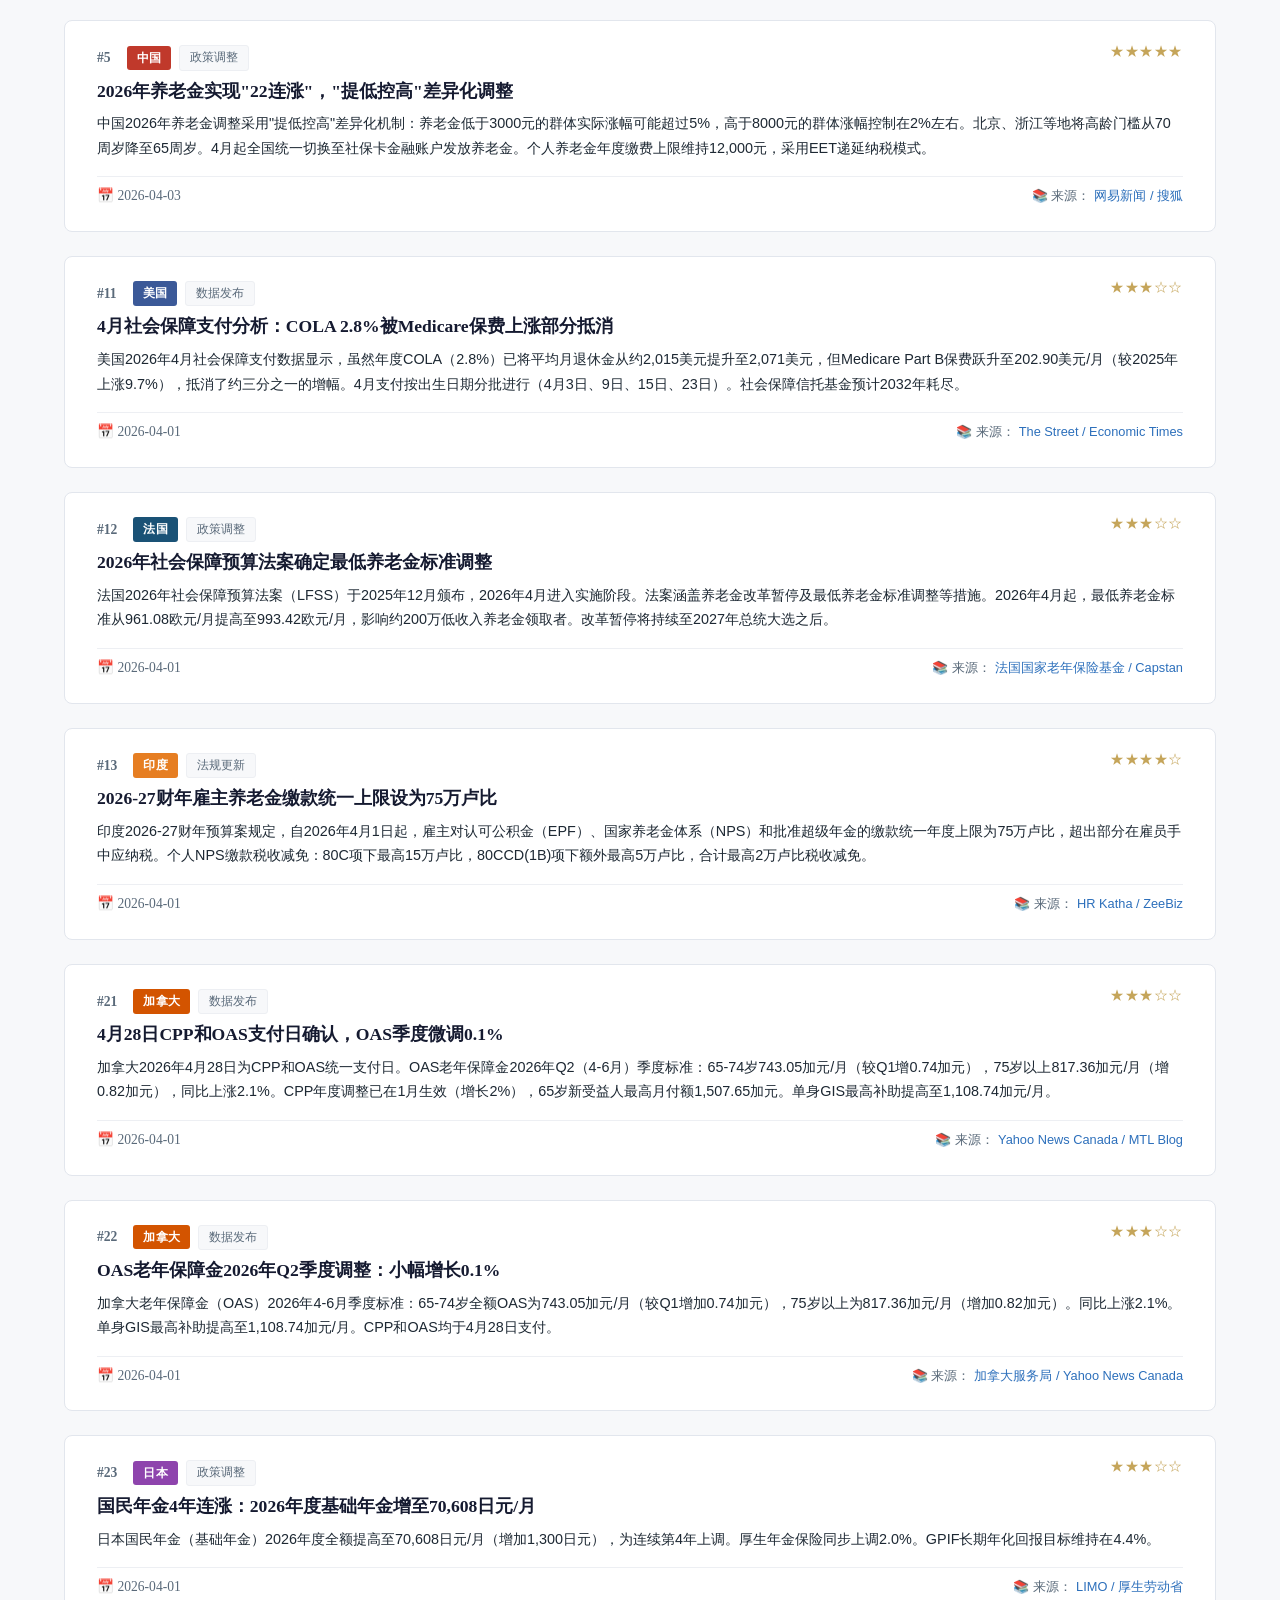
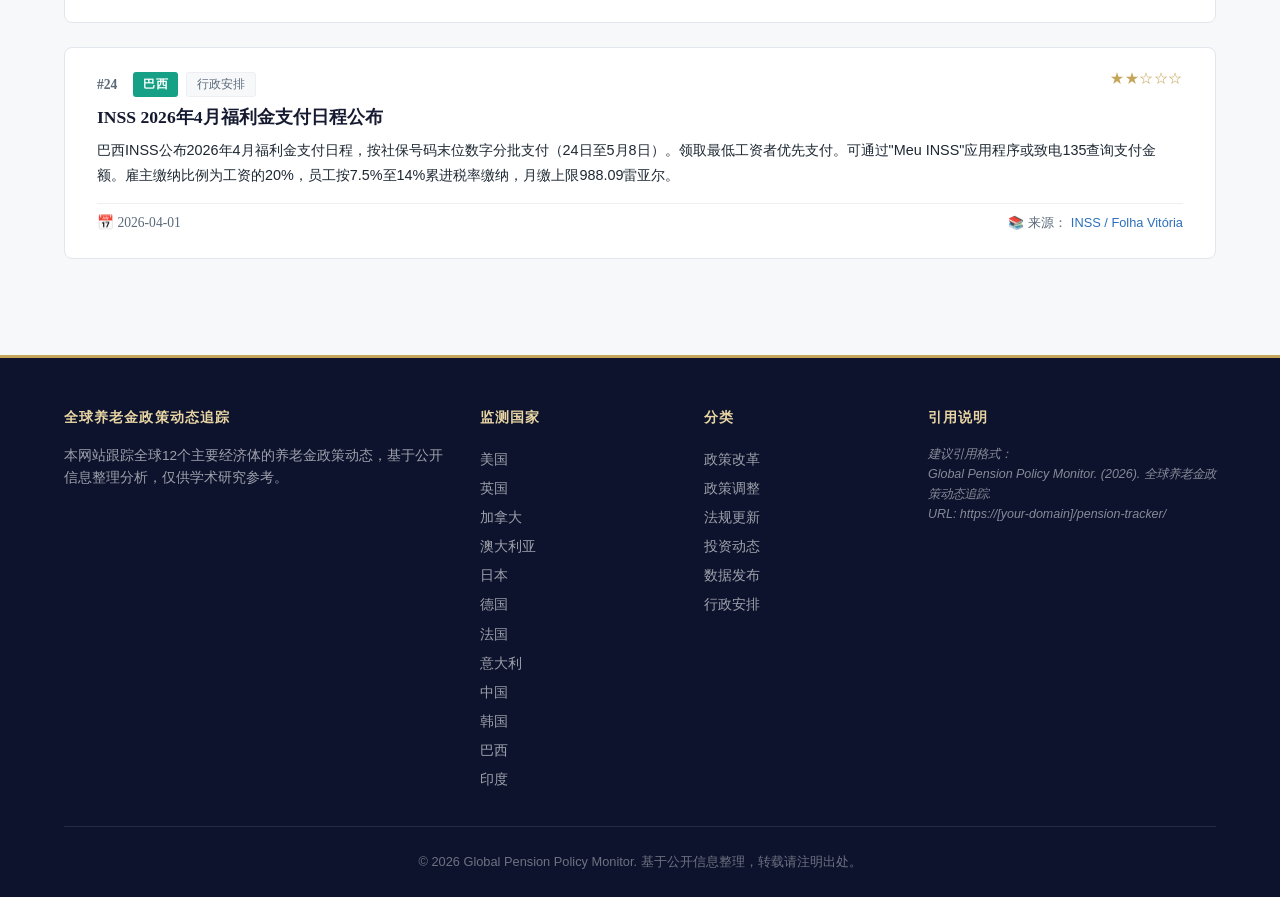
==== commit 5a12ee1b: "Add weekly cycle grouping (Sunday-Saturday) to website - Group entries by week (Sun-Sat) with sectio" ====
--- a/index.html
+++ b/index.html
@@ -46,7 +46,7 @@
             <section class="report-overview">
                 <div class="overview-header">
                     <h2>政策动态简报</h2>
-                    <p class="overview-period">报告周期：<time datetime="2026-04-01">2026年4月1日</time> — <time datetime="2026-04-23">2026年4月23日</time></p>
+                    <p class="overview-period">报告周期：<time datetime="2026-04-01">2026年4月1日</time> — <time datetime="2026-04-23">2026年4月23日</time> <span class="period-divider">|</span> 按周发布（周日—周六）</p>
                 </div>
                 <div class="stats-grid" id="stats-grid">
                     <!-- 由JS动态填充 -->
@@ -65,6 +65,12 @@
                     <label for="category-filter">分类筛选</label>
                     <select id="category-filter">
                         <option value="all">所有分类</option>
+                    </select>
+                </div>
+                <div class="filter-group">
+                    <label for="week-filter">周次</label>
+                    <select id="week-filter">
+                        <option value="all">全部周次</option>
                     </select>
                 </div>
                 <div class="filter-group">
--- a/css/style.css
+++ b/css/style.css
@@ -239,6 +239,11 @@
     padding: var(--space-lg);
     text-align: center;
     transition: box-shadow 0.2s, transform 0.2s;
+    display: flex;
+    flex-direction: column;
+    align-items: center;
+    justify-content: center;
+    min-height: 110px;
 }
 
 .stat-card:hover {
@@ -247,20 +252,25 @@
 }
 
 .stat-number {
-    font-family: var(--font-heading);
-    font-size: 2rem;
+    font-family: 'Times New Roman', 'Georgia', serif;
+    font-size: 1.5rem;
     font-weight: 700;
     color: var(--navy);
-    line-height: 1.2;
+    line-height: 1;
+    display: flex;
+    align-items: center;
+    justify-content: center;
+    min-height: 1.8rem;
 }
 
 .stat-label {
     font-size: 0.8rem;
     color: var(--text-muted);
-    margin-top: var(--space-xs);
+    margin-top: var(--space-sm);
     text-transform: uppercase;
     letter-spacing: 0.06em;
     font-weight: 500;
+    line-height: 1.3;
 }
 
 .stat-card.highlight {
@@ -340,6 +350,46 @@
     gap: var(--space-lg);
 }
 
+/* --- 周分组标题 --- */
+.week-section-header {
+    display: flex;
+    align-items: baseline;
+    gap: var(--space-md);
+    padding: var(--space-md) 0 var(--space-sm);
+    margin-top: var(--space-md);
+    border-bottom: 2px solid var(--navy);
+}
+
+.week-section-header:first-child {
+    margin-top: 0;
+}
+
+.week-num {
+    font-family: 'Times New Roman', 'Georgia', serif;
+    font-size: 1rem;
+    font-weight: 700;
+    color: var(--navy);
+    background: var(--gold-light);
+    padding: 2px 12px;
+    border-radius: 3px;
+    letter-spacing: 0.03em;
+    line-height: 1.4;
+}
+
+.week-range {
+    font-family: var(--font-heading);
+    font-size: 1.1rem;
+    font-weight: 700;
+    color: var(--navy);
+}
+
+.week-count {
+    font-size: 0.8rem;
+    color: var(--text-muted);
+    margin-left: auto;
+    white-space: nowrap;
+}
+
 .entry-card {
     background: var(--bg-card);
     border: 1px solid var(--border-color);
@@ -368,6 +418,10 @@
     gap: var(--space-sm);
     flex-wrap: wrap;
     align-items: center;
+}
+
+.entry-tags > * {
+    vertical-align: middle;
 }
 
 .tag-country {
@@ -409,13 +463,18 @@
     color: var(--gold);
     letter-spacing: 0.05em;
     white-space: nowrap;
+    line-height: 1;
+    display: flex;
+    align-items: center;
 }
 
 .entry-number {
-    font-family: var(--font-mono);
-    font-size: 0.75rem;
+    font-family: 'Times New Roman', serif;
+    font-size: 0.85rem;
     color: var(--text-muted);
     margin-right: var(--space-sm);
+    font-weight: 600;
+    line-height: 1;
 }
 
 .entry-title {
@@ -458,6 +517,9 @@
     display: flex;
     align-items: center;
     gap: 4px;
+    font-family: 'Times New Roman', serif;
+    font-size: 0.85rem;
+    line-height: 1;
 }
 
 .entry-source {
@@ -614,6 +676,8 @@
 .star {
     color: var(--gold);
     font-size: 0.85rem;
+    font-family: 'Times New Roman', serif;
+    line-height: 1;
 }
 .star.empty {
     color: var(--border-color);
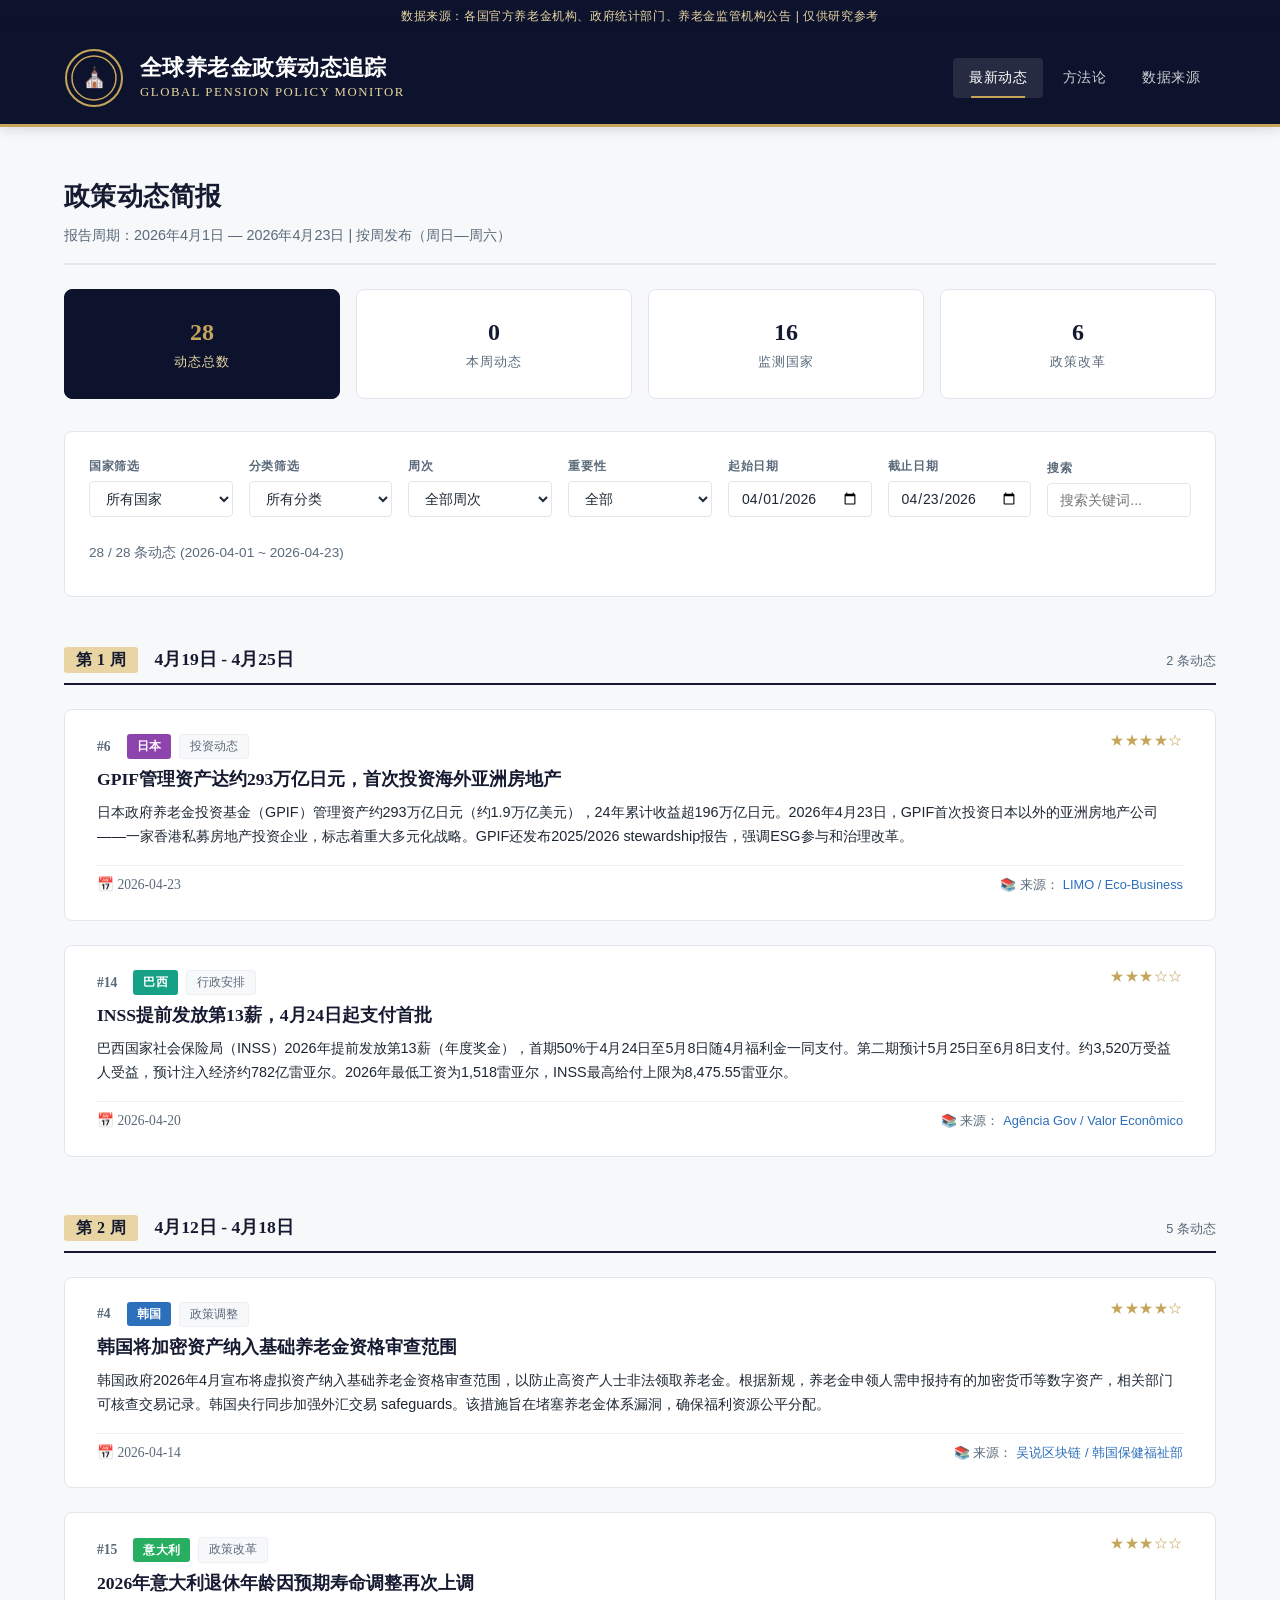
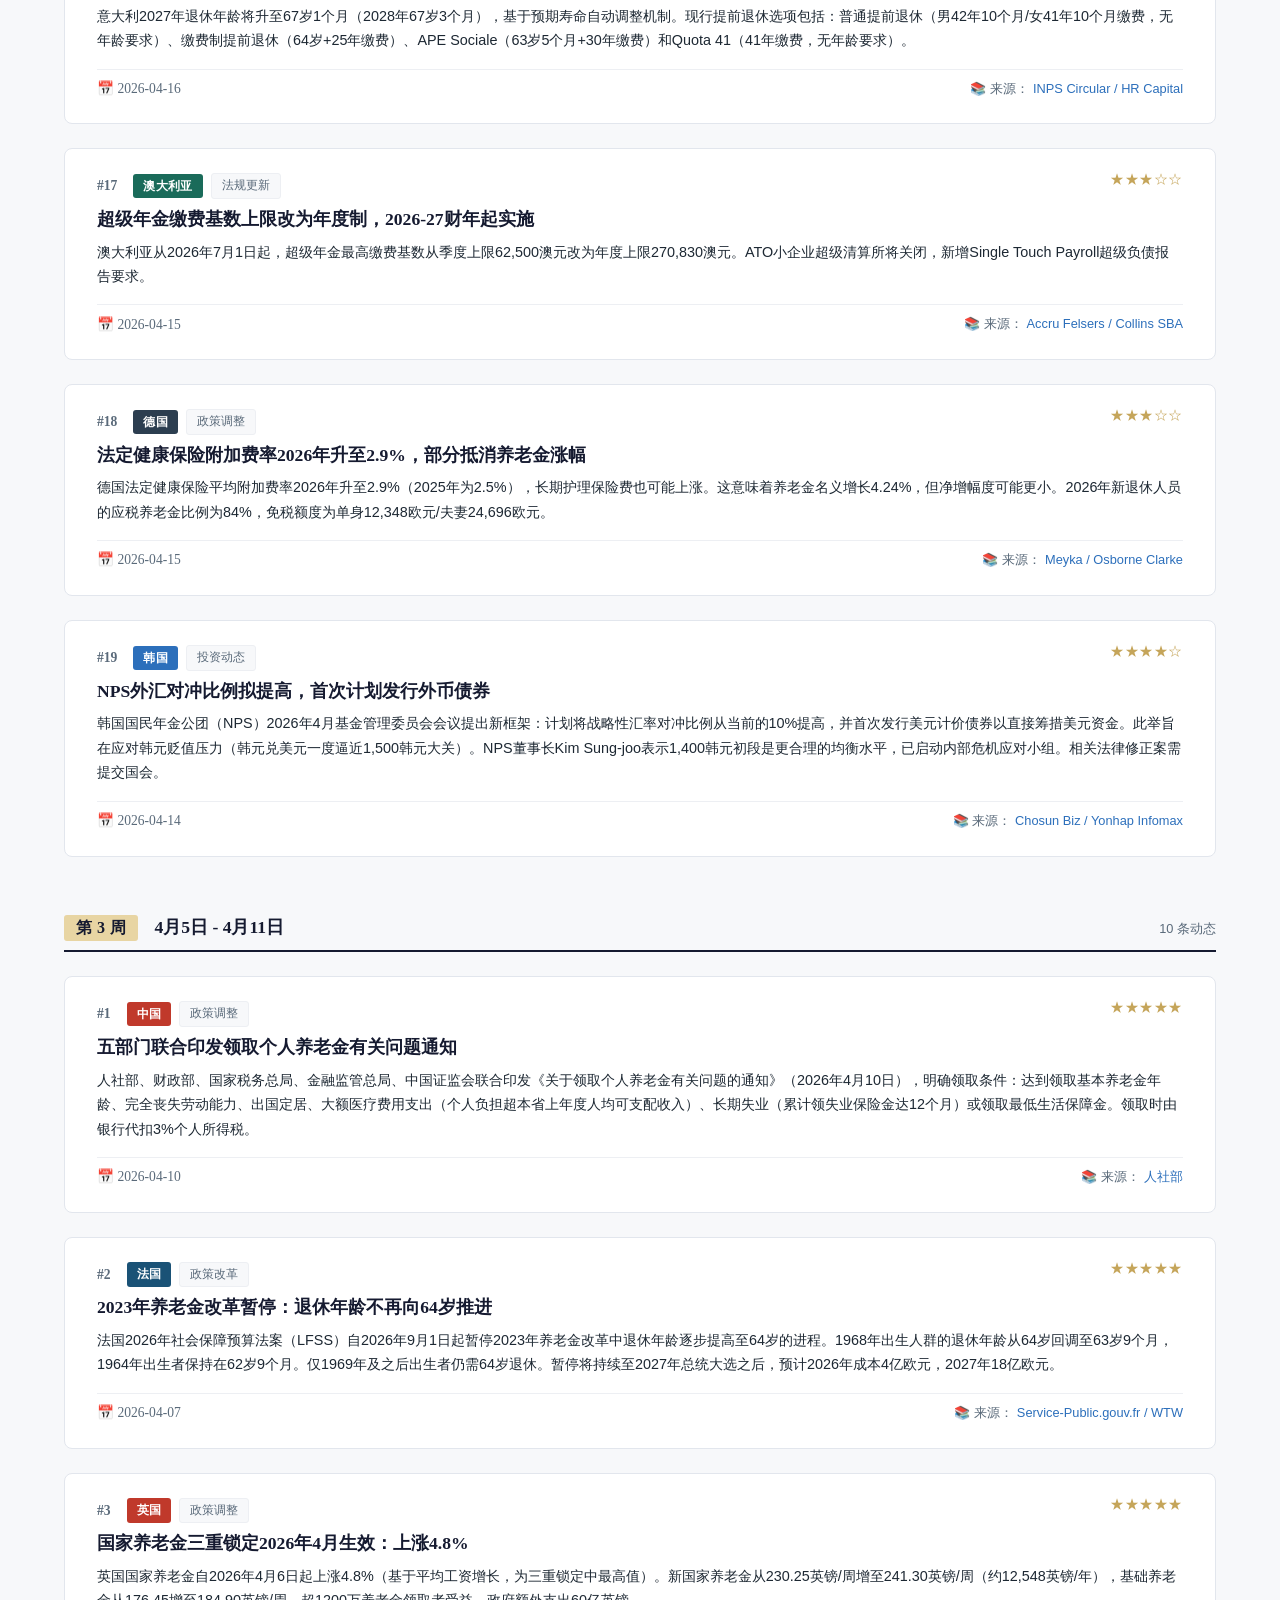
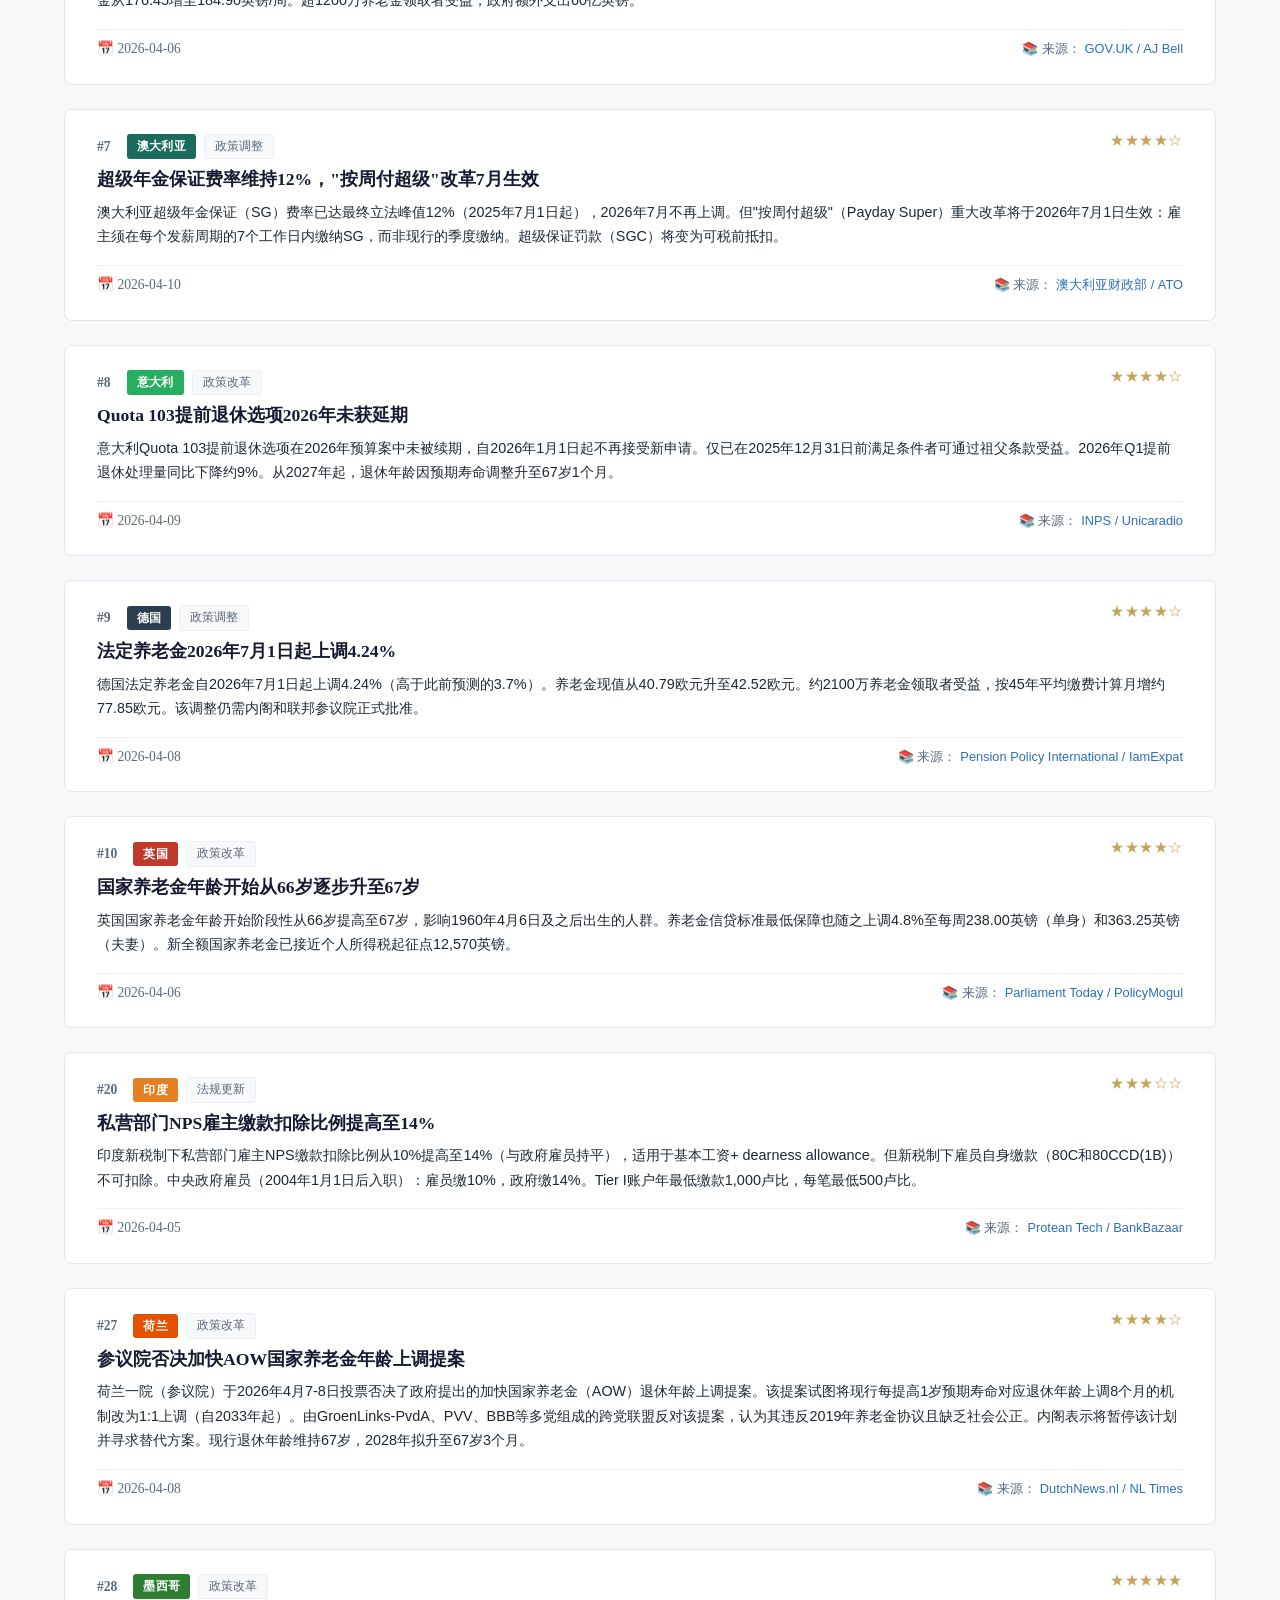
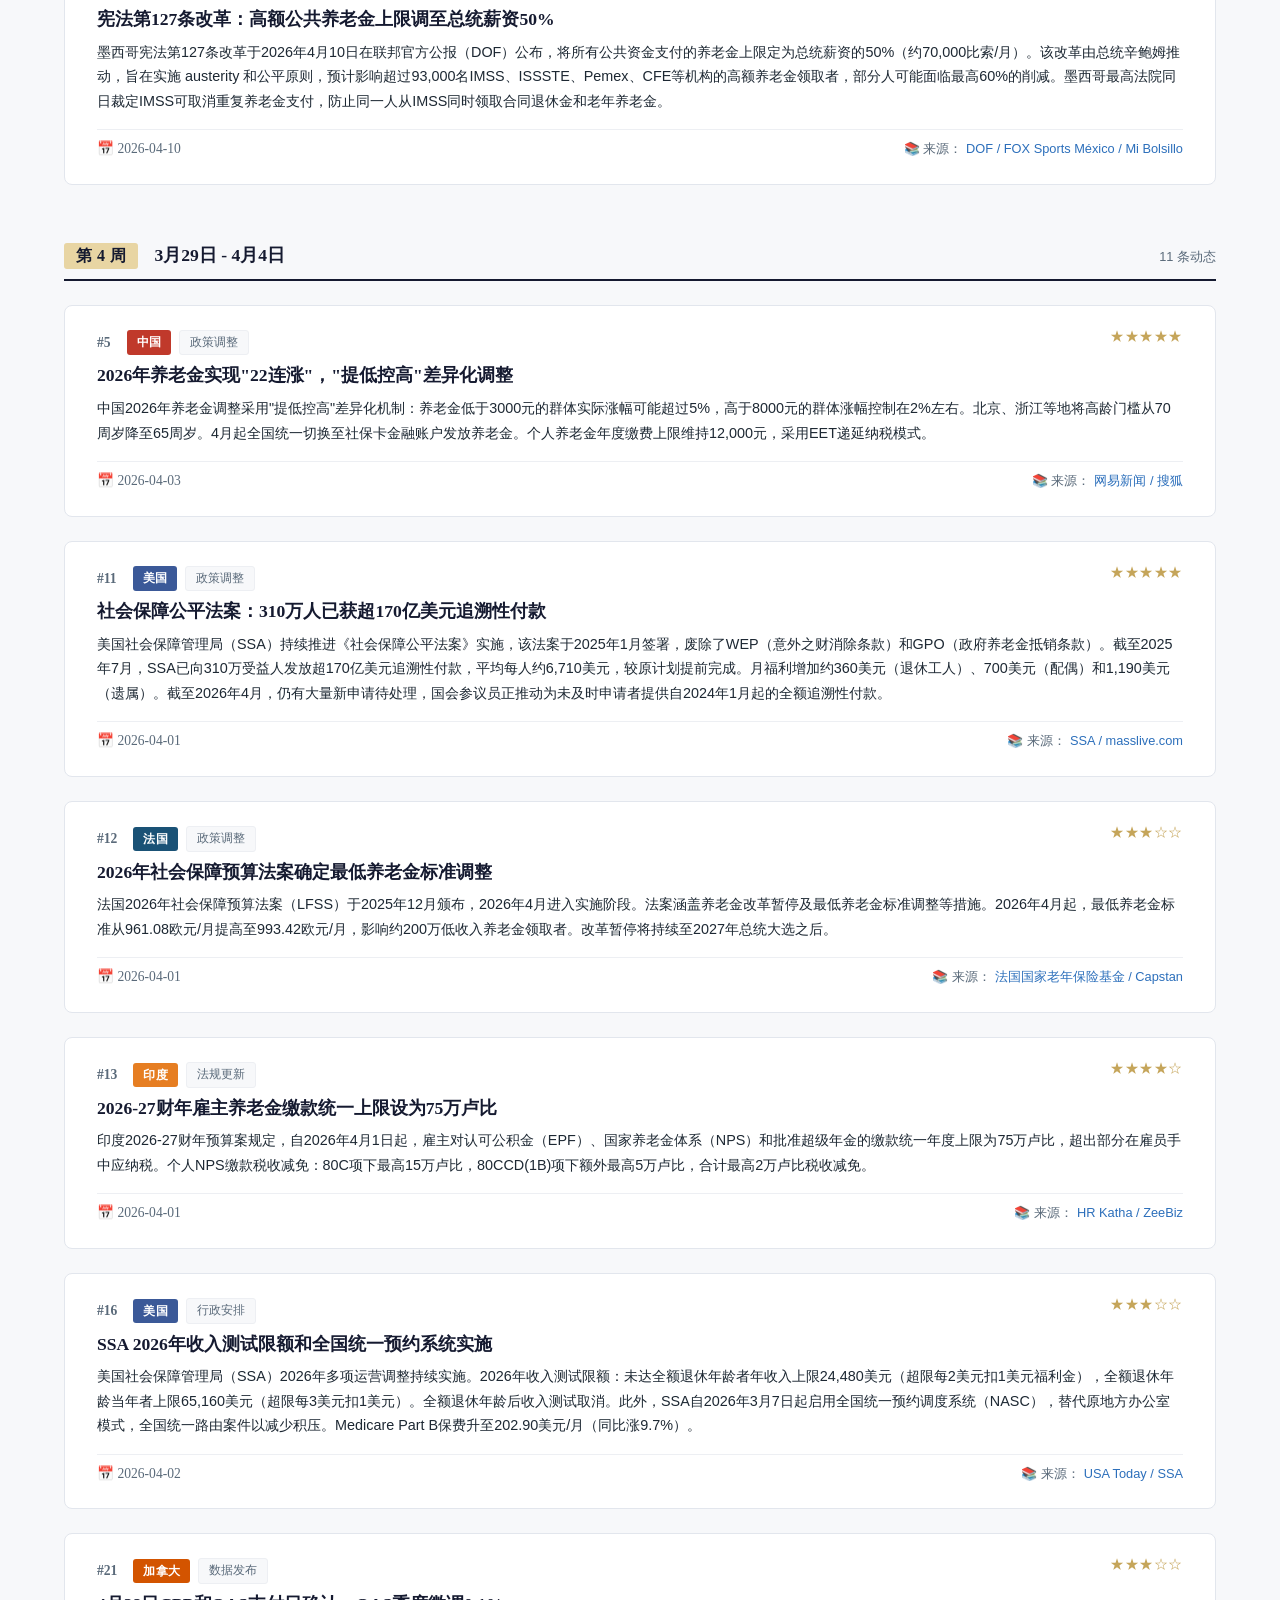
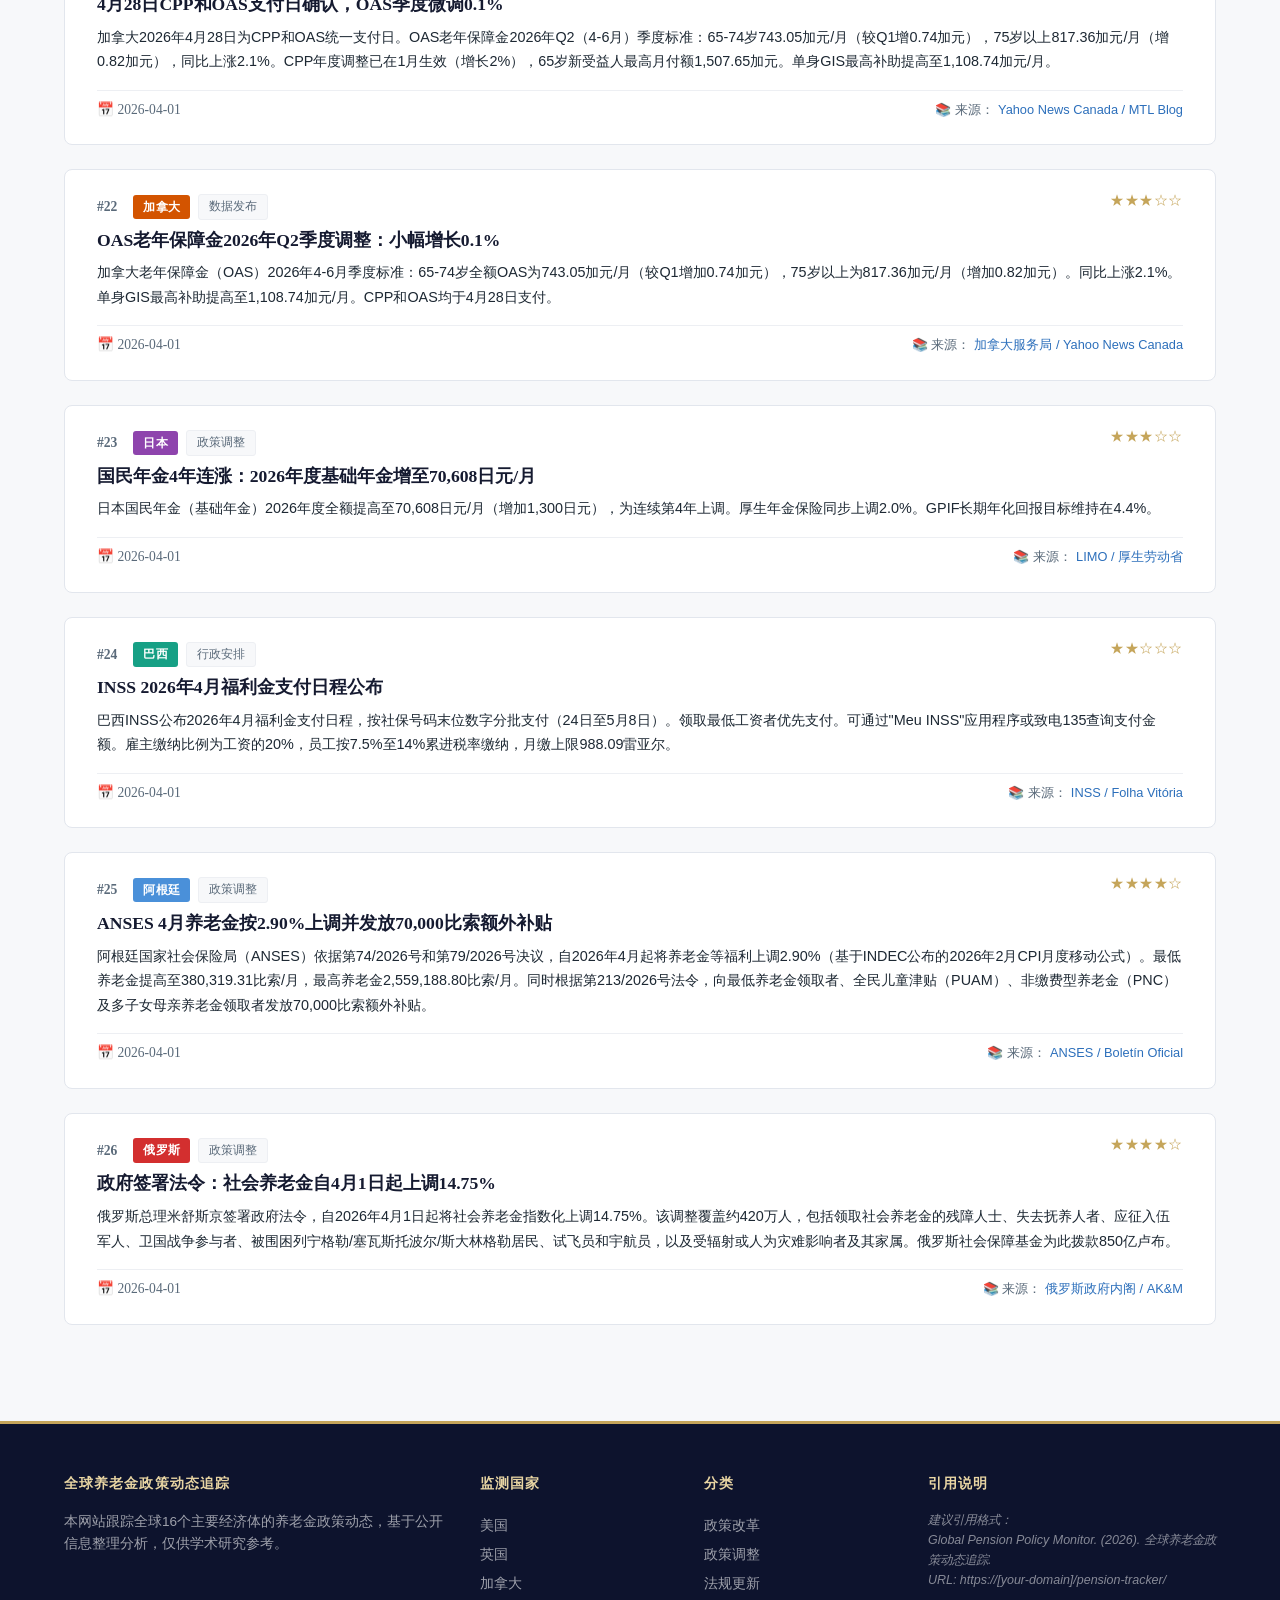
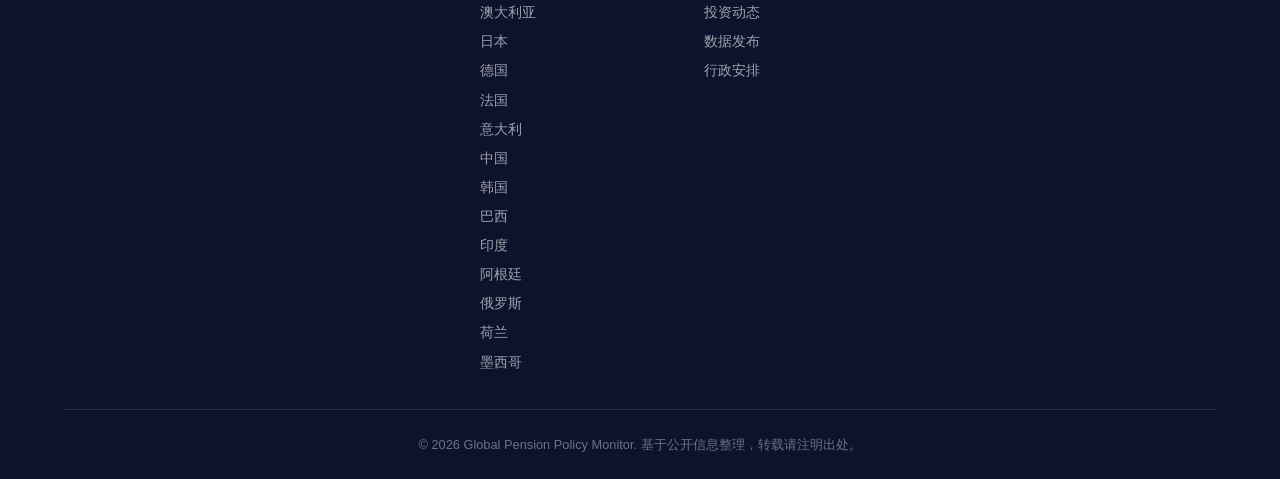
==== commit 4af0b32b: "Expand country coverage from 12 to 16; replace US entries with official policies - Added 4 new count" ====
--- a/index.html
+++ b/index.html
@@ -4,7 +4,7 @@
     <meta charset="UTF-8">
     <meta name="viewport" content="width=device-width, initial-scale=1.0">
     <title>全球养老金政策动态追踪 | Global Pension Policy Monitor</title>
-    <meta name="description" content="跟踪全球12个主要经济体的养老金政策、改革和投资动态，提供权威、及时的政策情报。">
+    <meta name="description" content="跟踪全球16个主要经济体的养老金政策、改革和投资动态，提供权威、及时的政策情报。">
     <link rel="stylesheet" href="css/style.css">
 </head>
 <body>
@@ -113,7 +113,7 @@
             <div class="footer-grid">
                 <div class="footer-col footer-brand">
                     <h4>全球养老金政策动态追踪</h4>
-                    <p class="footer-desc">本网站跟踪全球12个主要经济体的养老金政策动态，基于公开信息整理分析，仅供学术研究参考。</p>
+                    <p class="footer-desc">本网站跟踪全球16个主要经济体的养老金政策动态，基于公开信息整理分析，仅供学术研究参考。</p>
                 </div>
                 <div class="footer-col">
                     <h4>监测国家</h4>
@@ -121,6 +121,7 @@
                         <li>美国</li><li>英国</li><li>加拿大</li><li>澳大利亚</li>
                         <li>日本</li><li>德国</li><li>法国</li><li>意大利</li>
                         <li>中国</li><li>韩国</li><li>巴西</li><li>印度</li>
+                        <li>阿根廷</li><li>俄罗斯</li><li>荷兰</li><li>墨西哥</li>
                     </ul>
                 </div>
                 <div class="footer-col">
--- a/css/style.css
+++ b/css/style.css
@@ -37,6 +37,12 @@
     --brazil-color: #16A085;
     --india-color: #E67E22;
 
+    /* 新增国家配色 */
+    --argentina-color: #4A90D9;
+    --russia-color: #D32F2F;
+    --netherlands-color: #E65100;
+    --mexico-color: #2E7D32;
+
     /* 字体 */
     --font-heading: 'Georgia', 'Times New Roman', 'Noto Serif CJK SC', serif;
     --font-body: -apple-system, BlinkMacSystemFont, 'Segoe UI', 'Noto Sans CJK SC', 'PingFang SC', sans-serif;
@@ -447,6 +453,11 @@
 .tag-country.巴西 { background: var(--brazil-color); }
 .tag-country.印度 { background: var(--india-color); }
 
+.tag-country.阿根廷 { background: var(--argentina-color); }
+.tag-country.俄罗斯 { background: var(--russia-color); }
+.tag-country.荷兰 { background: var(--netherlands-color); }
+.tag-country.墨西哥 { background: var(--mexico-color); }
+
 .tag-category {
     display: inline-block;
     padding: 2px 10px;
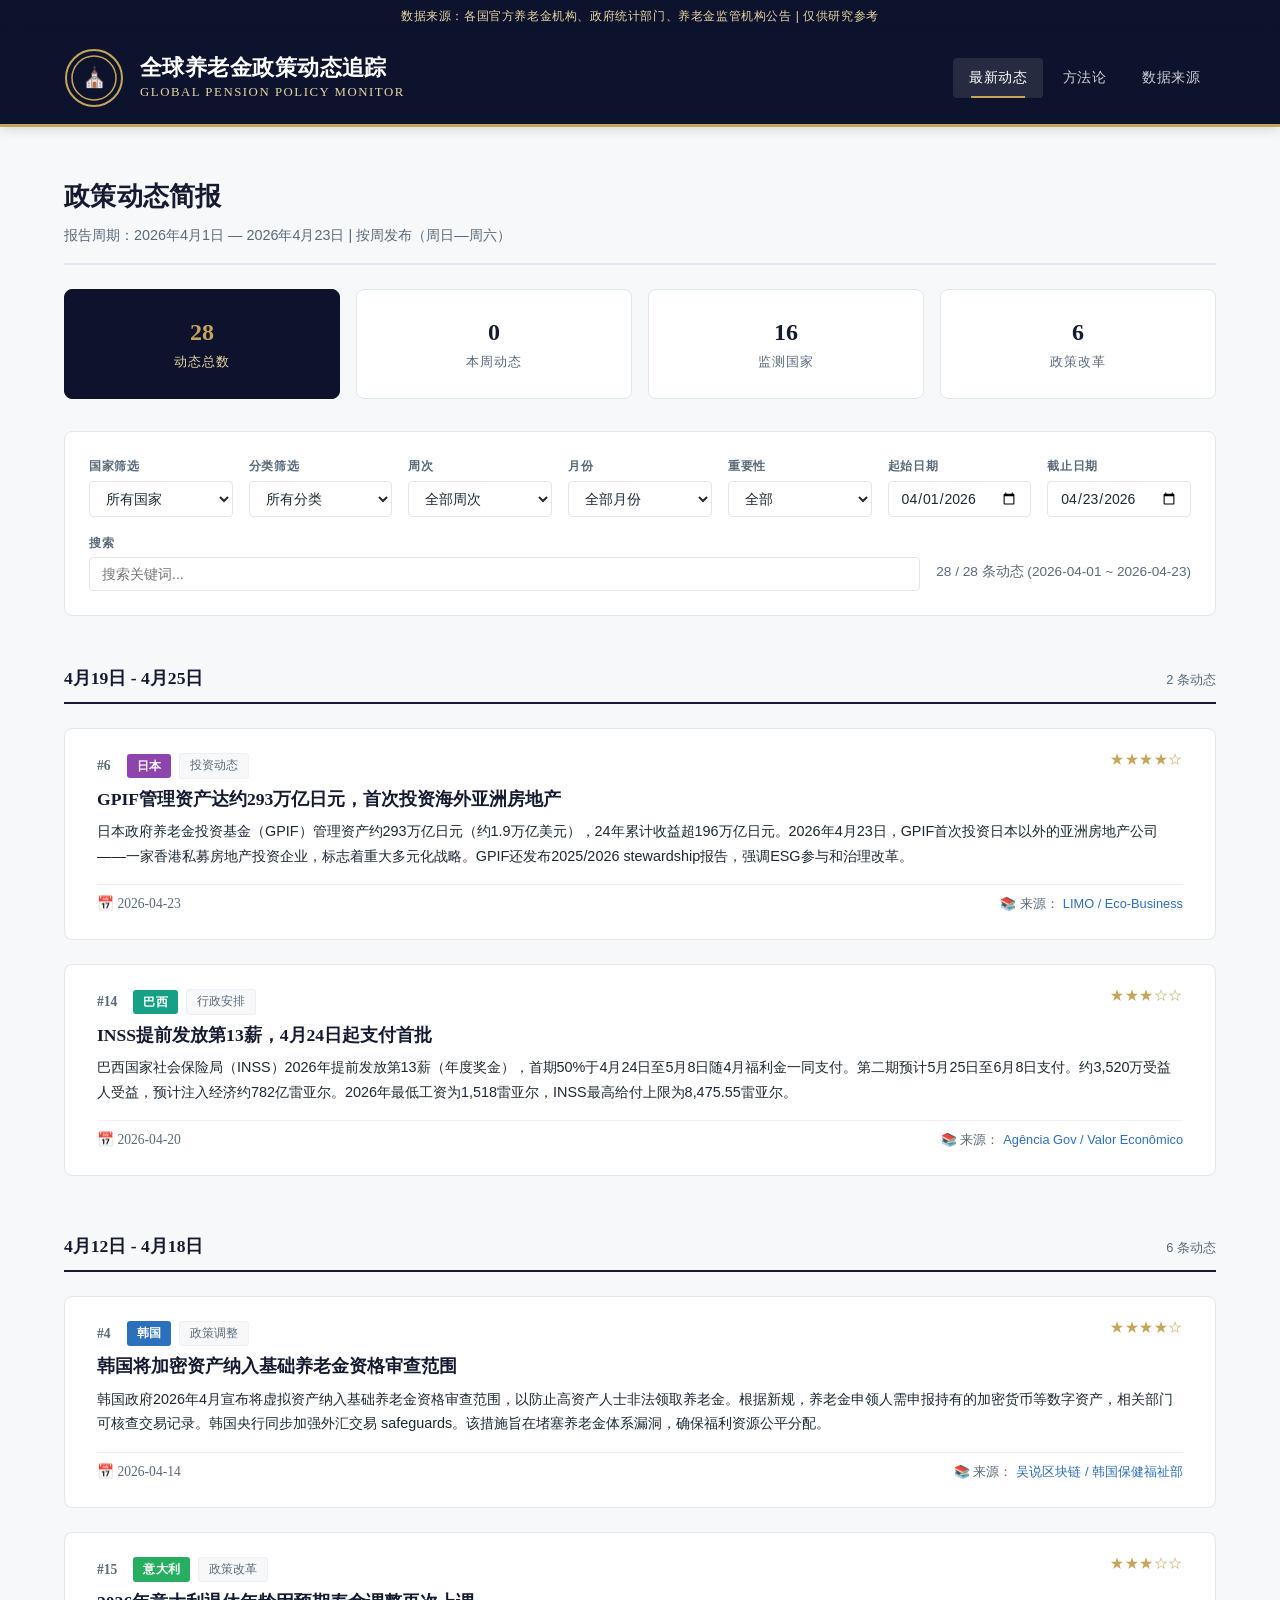
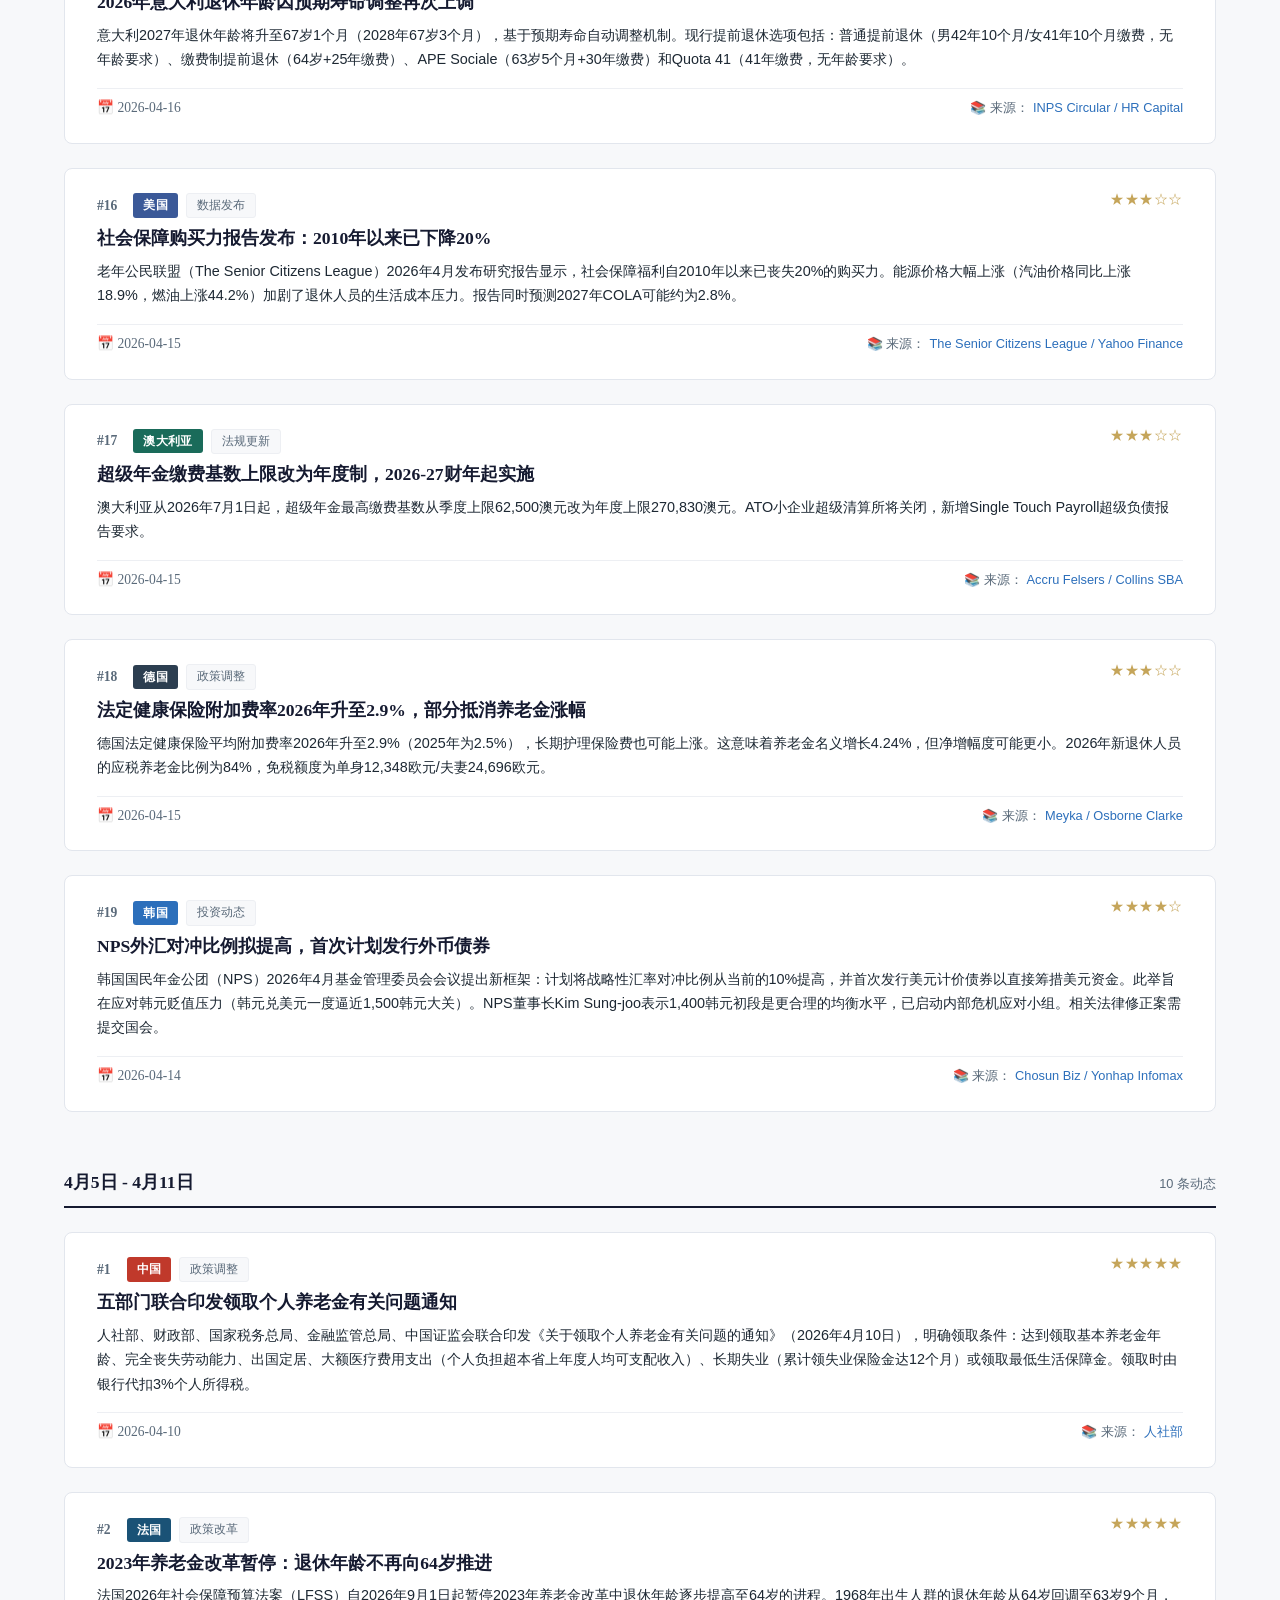
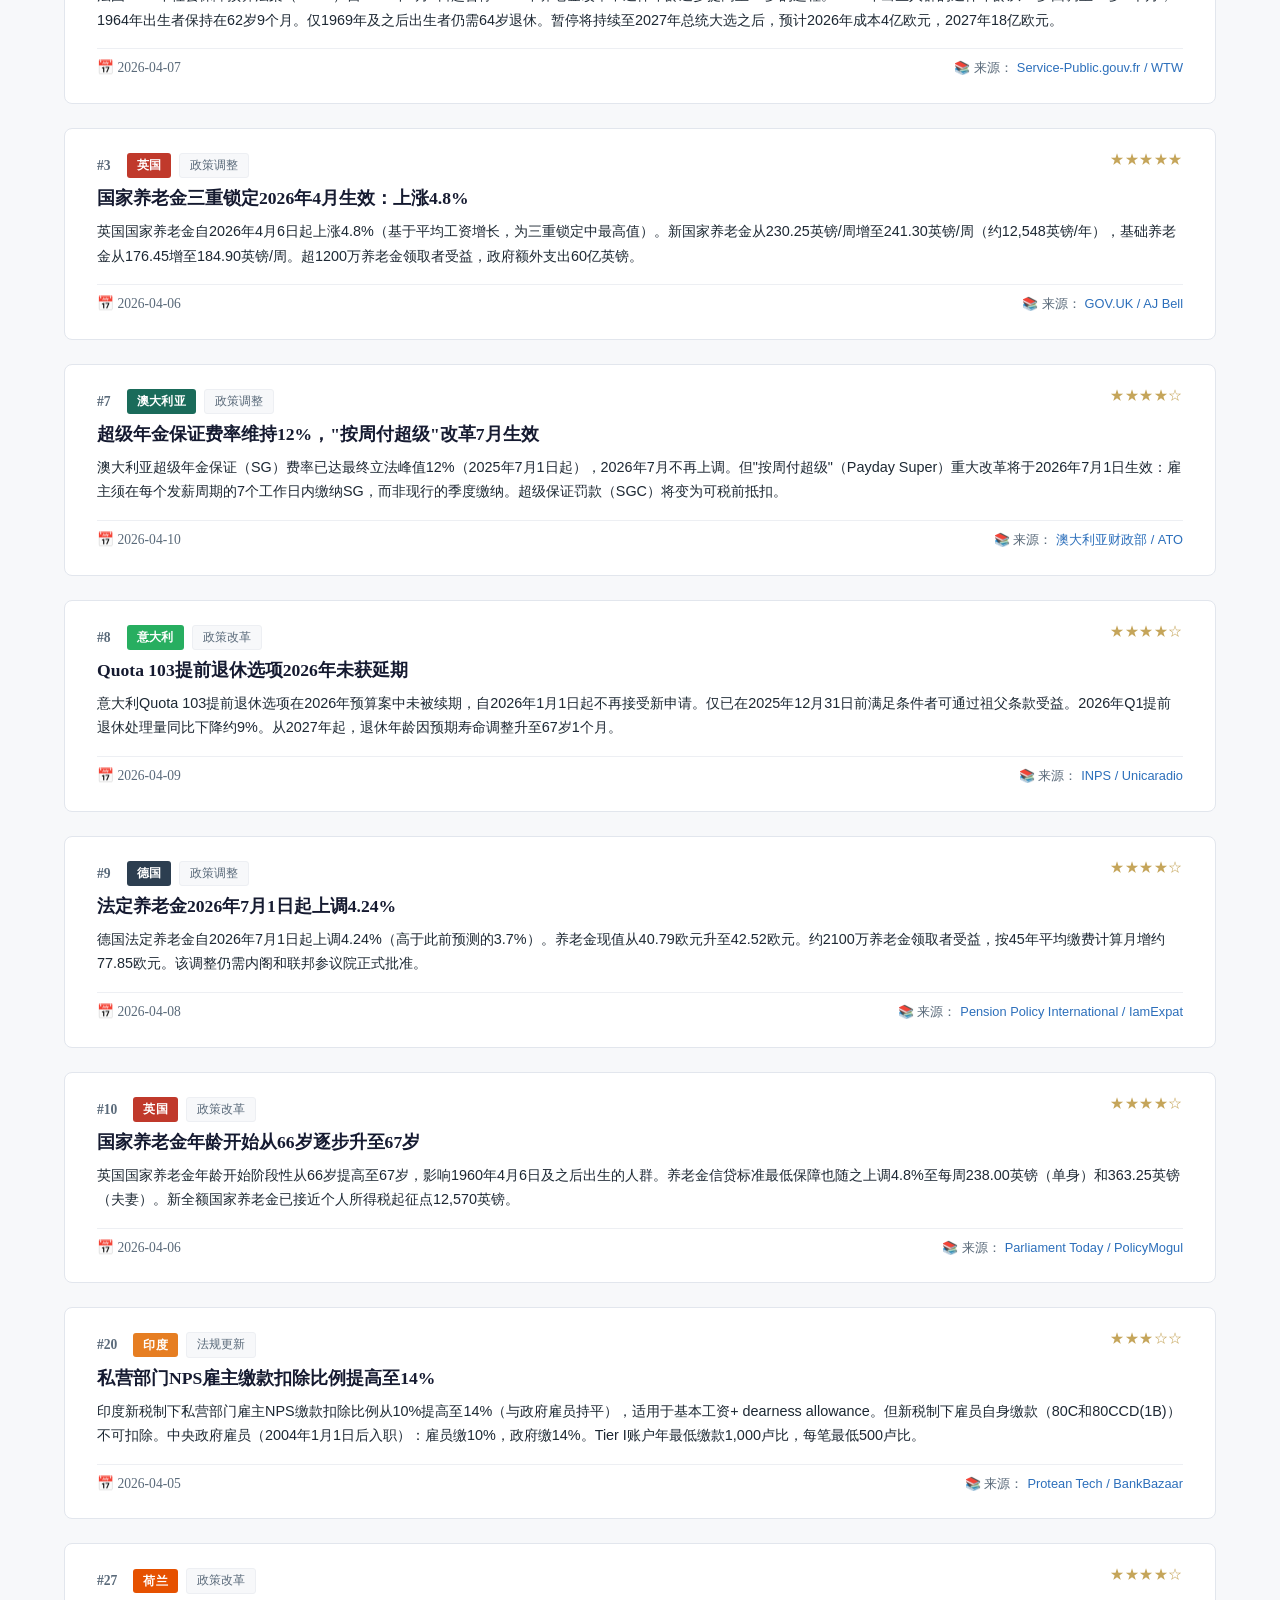
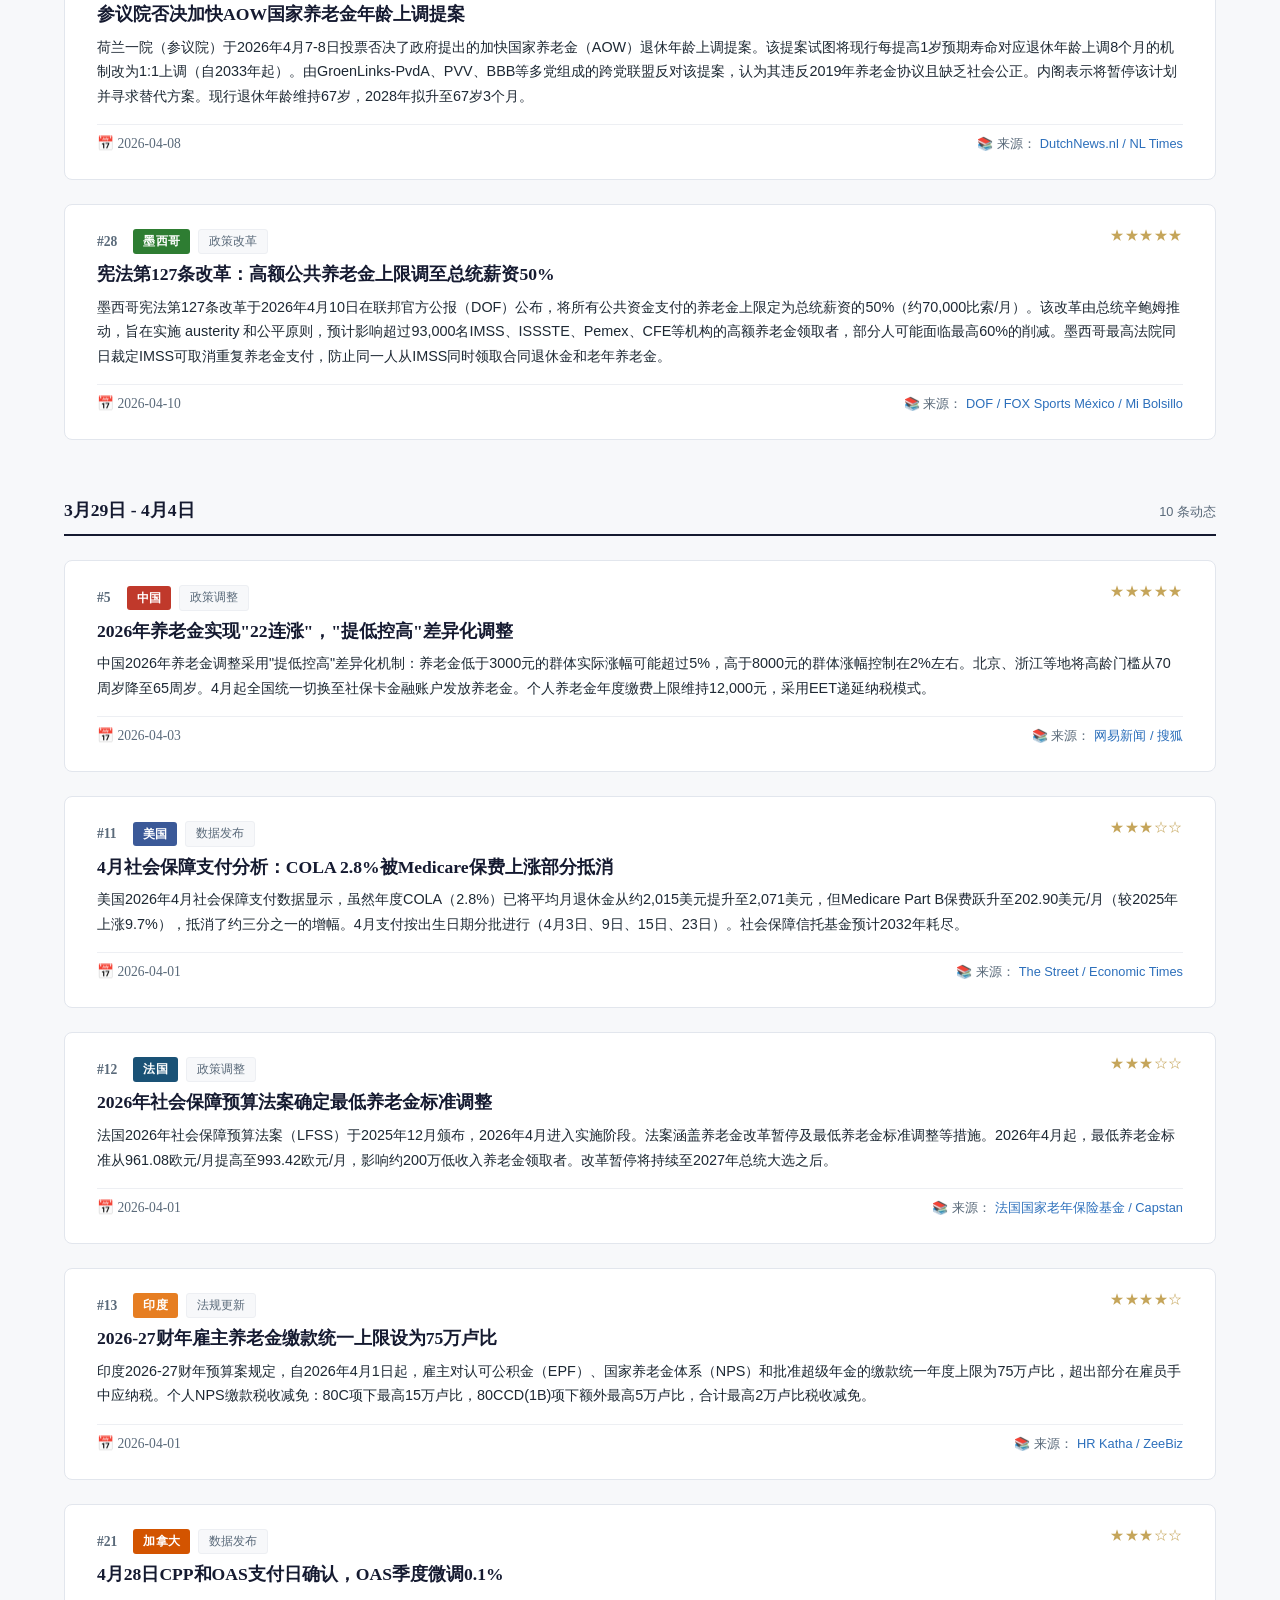
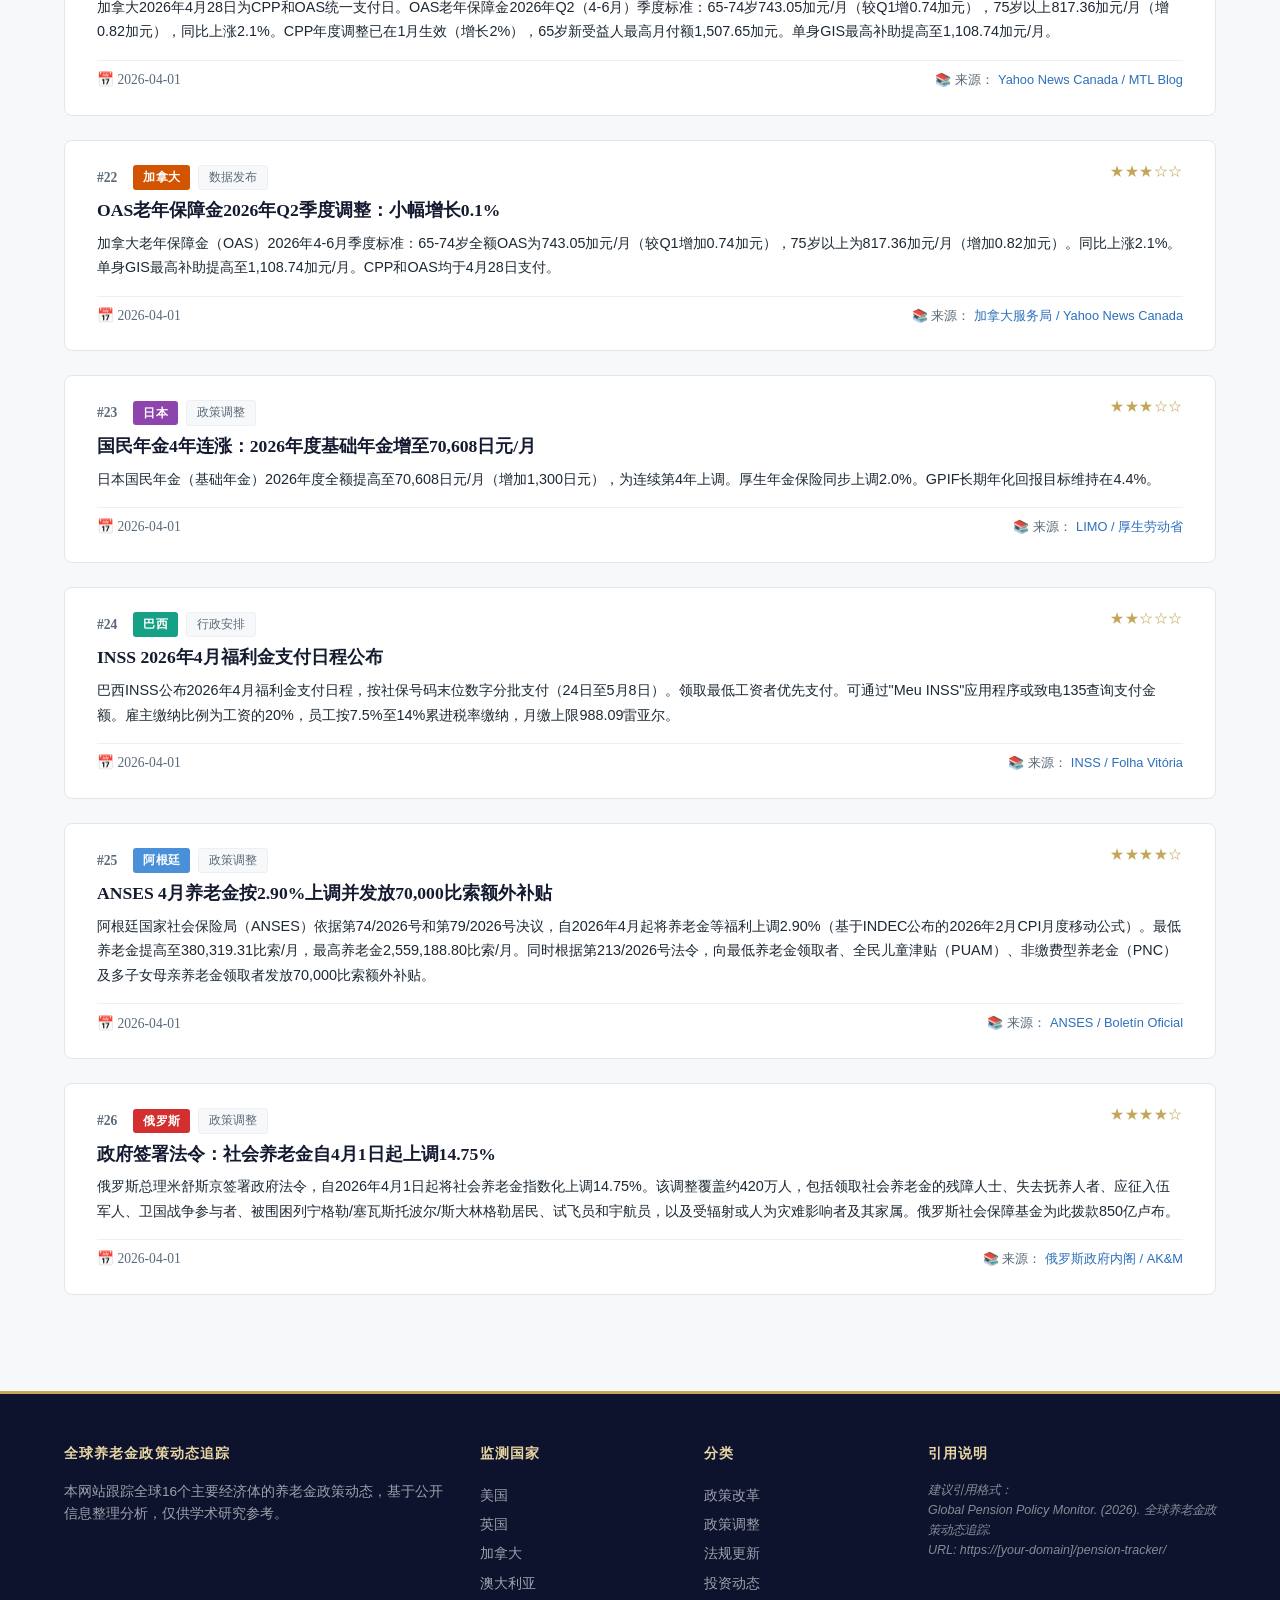
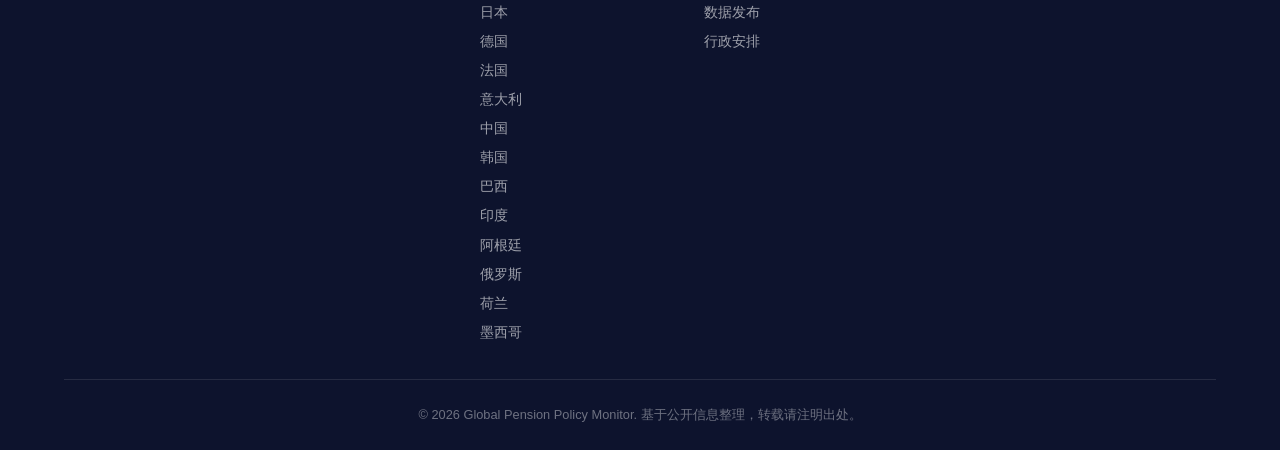
==== commit 8a3daa2f: "Fix country filter dropdown; add month filter - Updated countryOrder in populateFilters() to include" ====
--- a/index.html
+++ b/index.html
@@ -74,6 +74,12 @@
                     </select>
                 </div>
                 <div class="filter-group">
+                    <label for="month-filter">月份</label>
+                    <select id="month-filter">
+                        <option value="all">全部月份</option>
+                    </select>
+                </div>
+                <div class="filter-group">
                     <label for="importance-filter">重要性</label>
                     <select id="importance-filter">
                         <option value="all">全部</option>
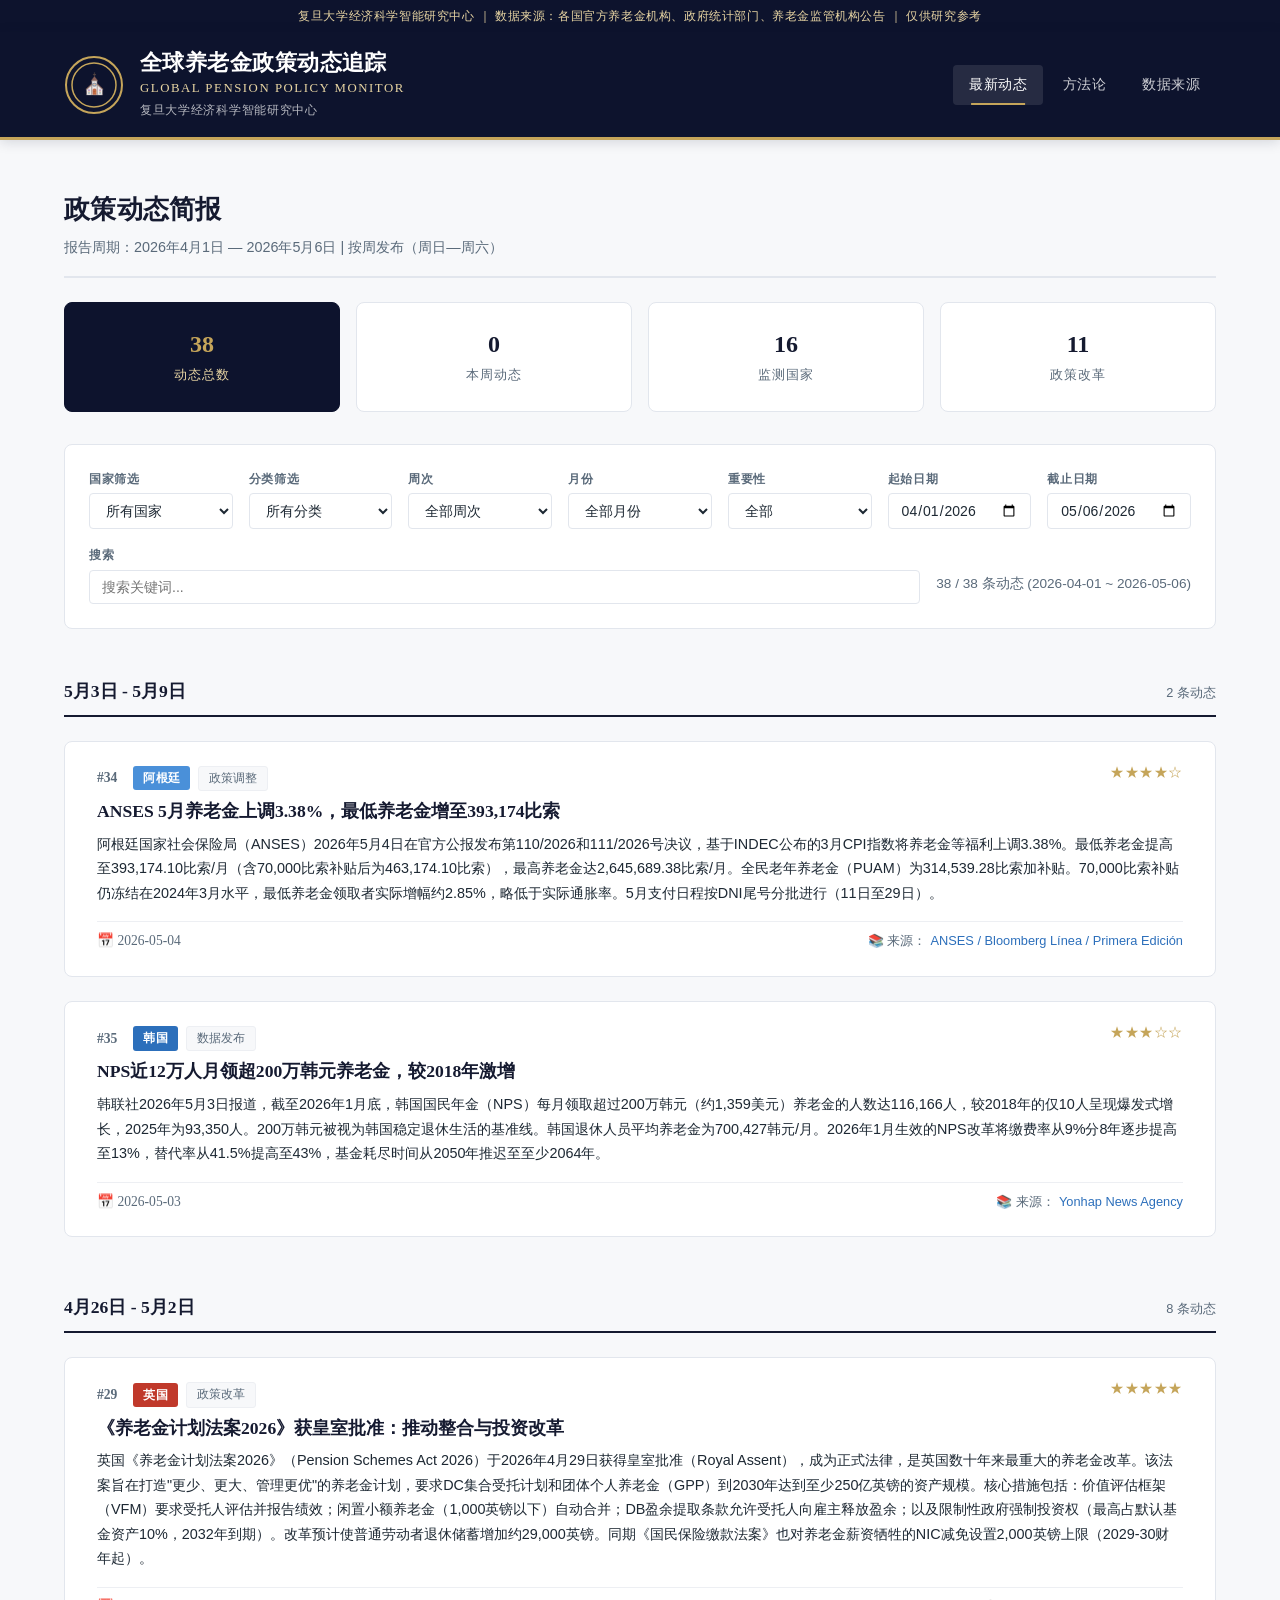
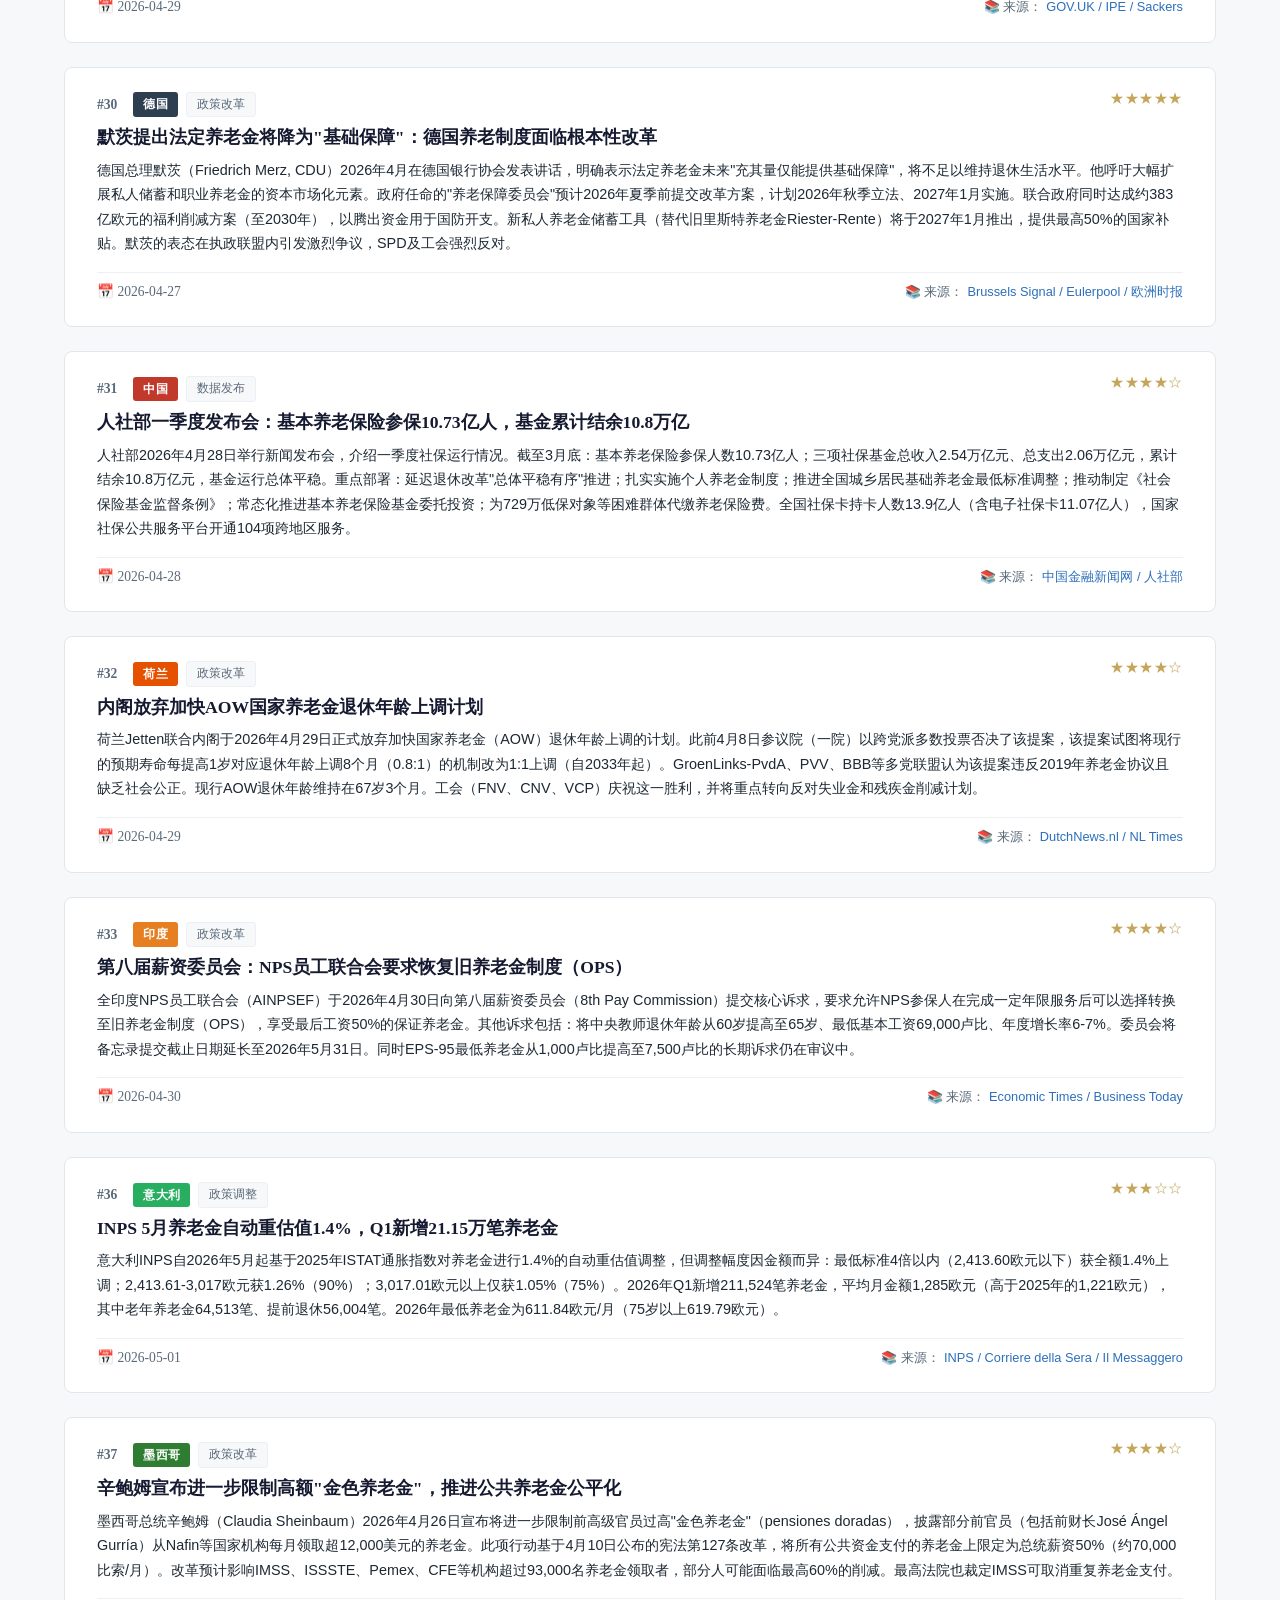
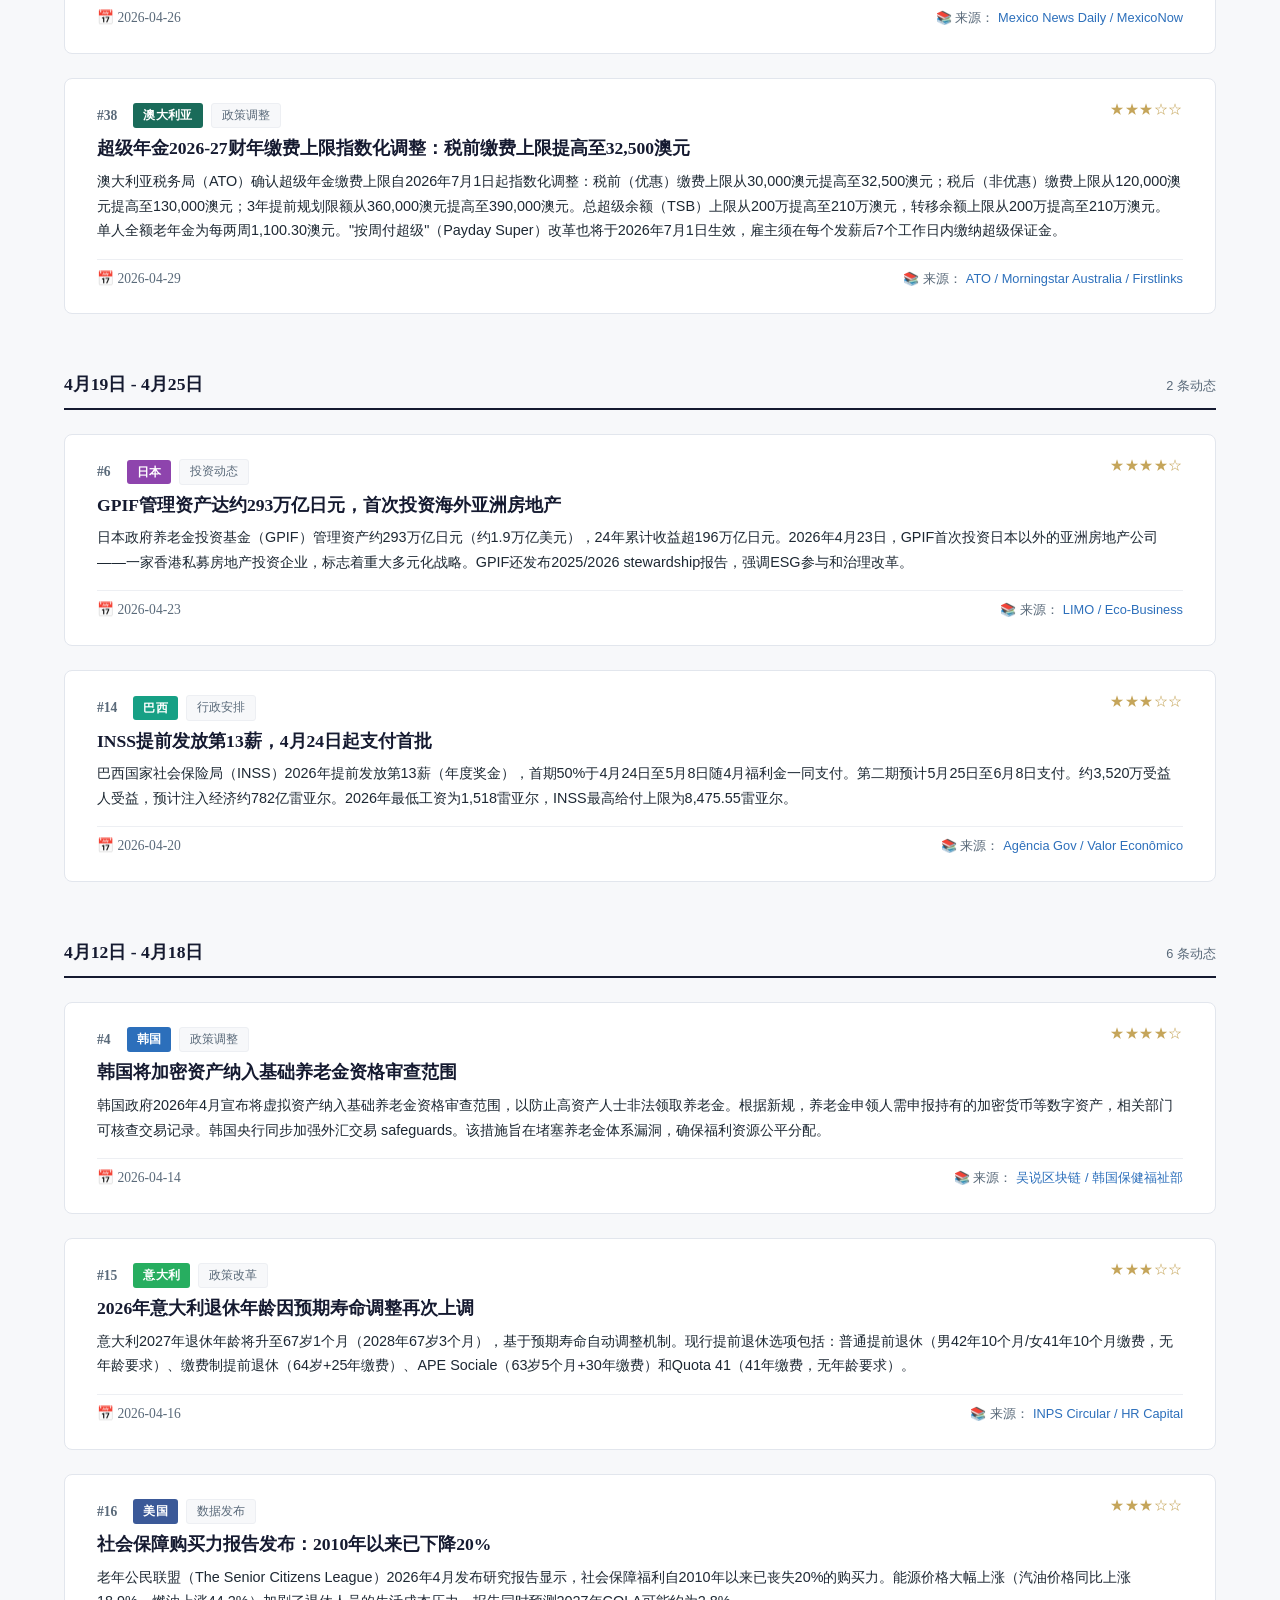
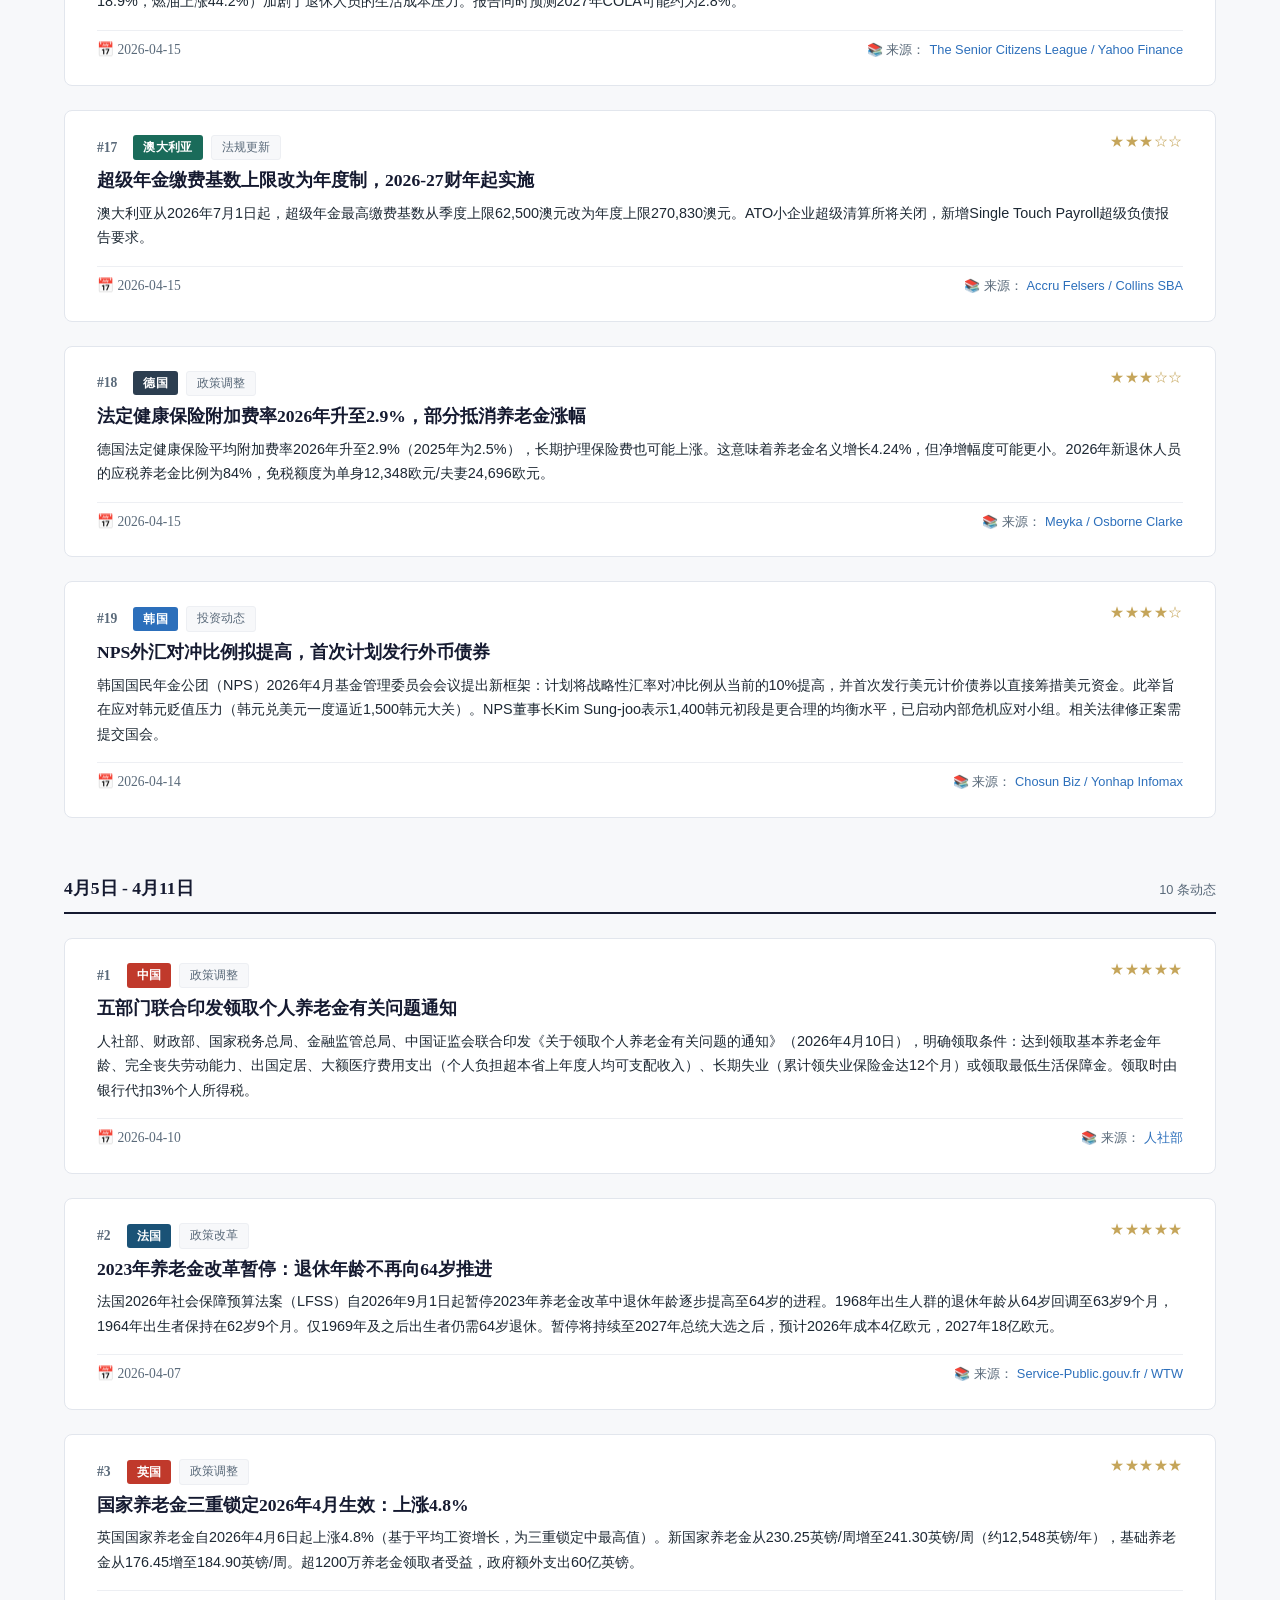
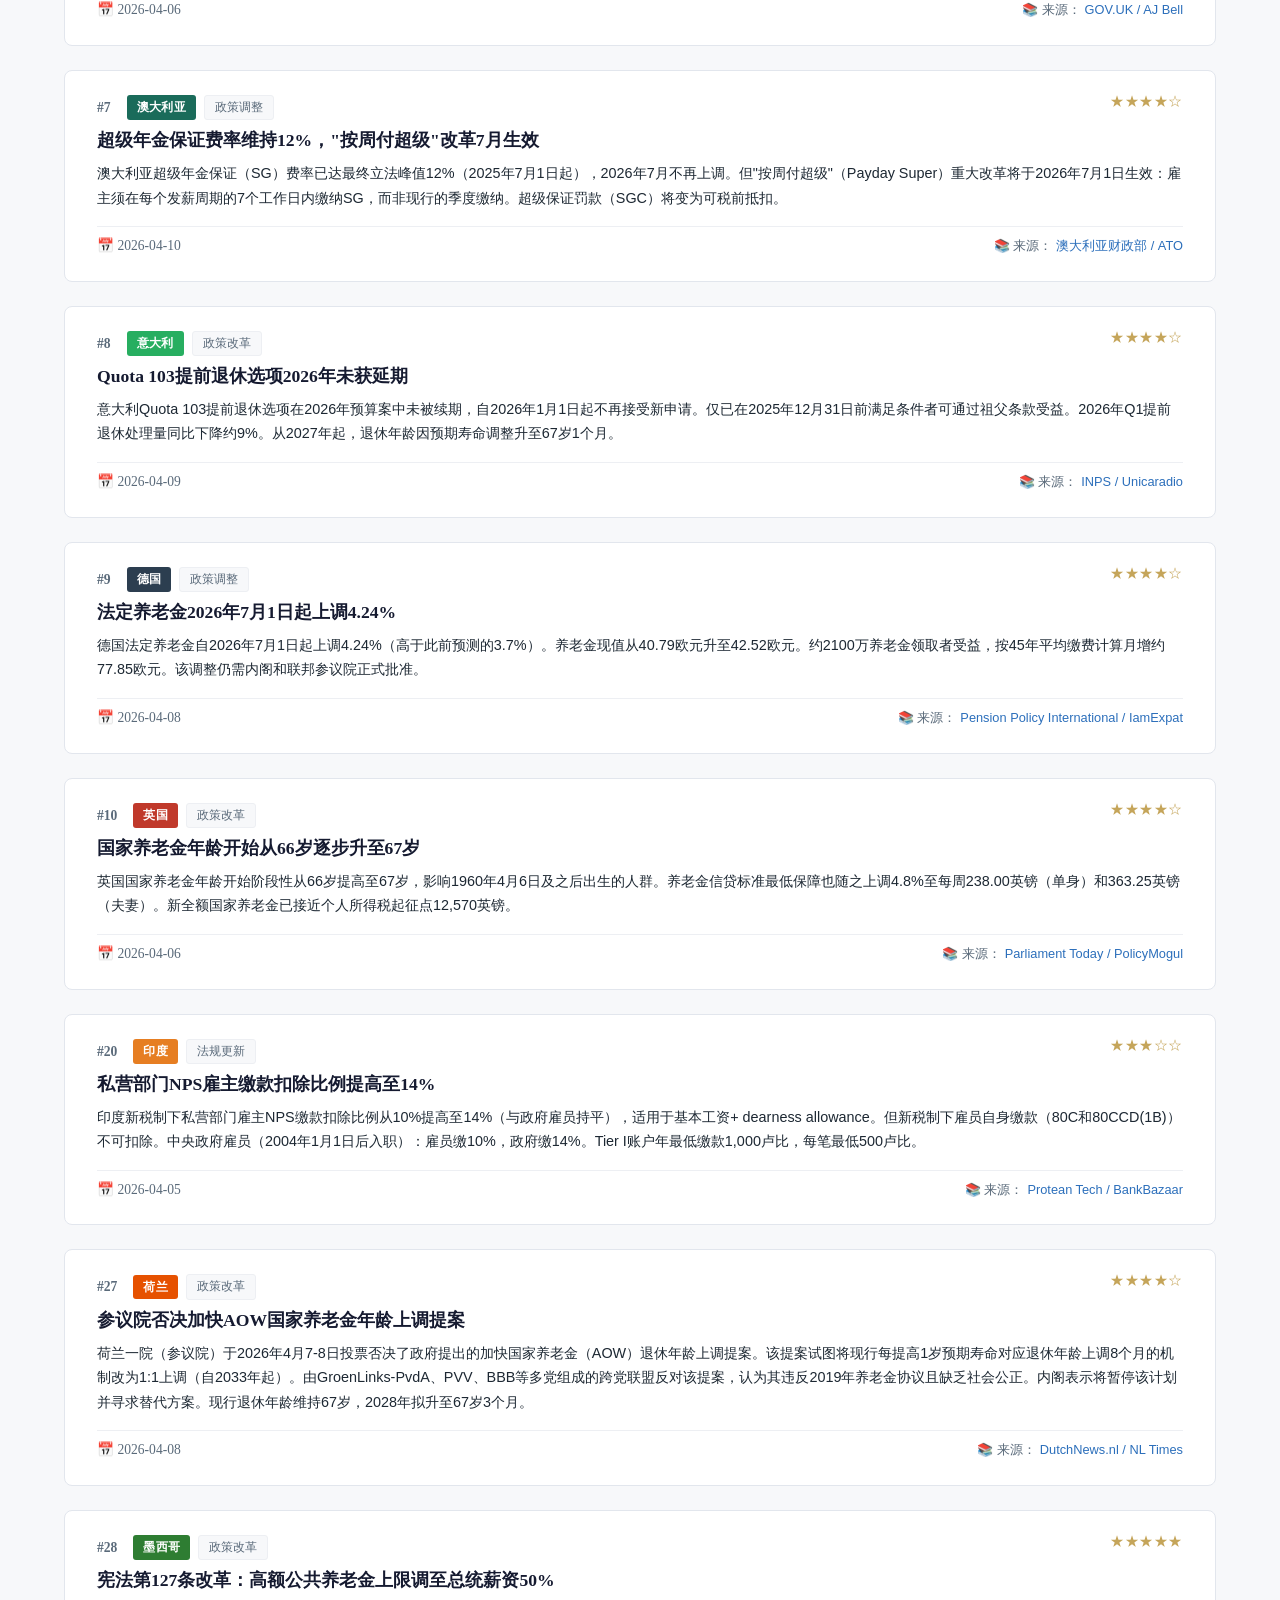
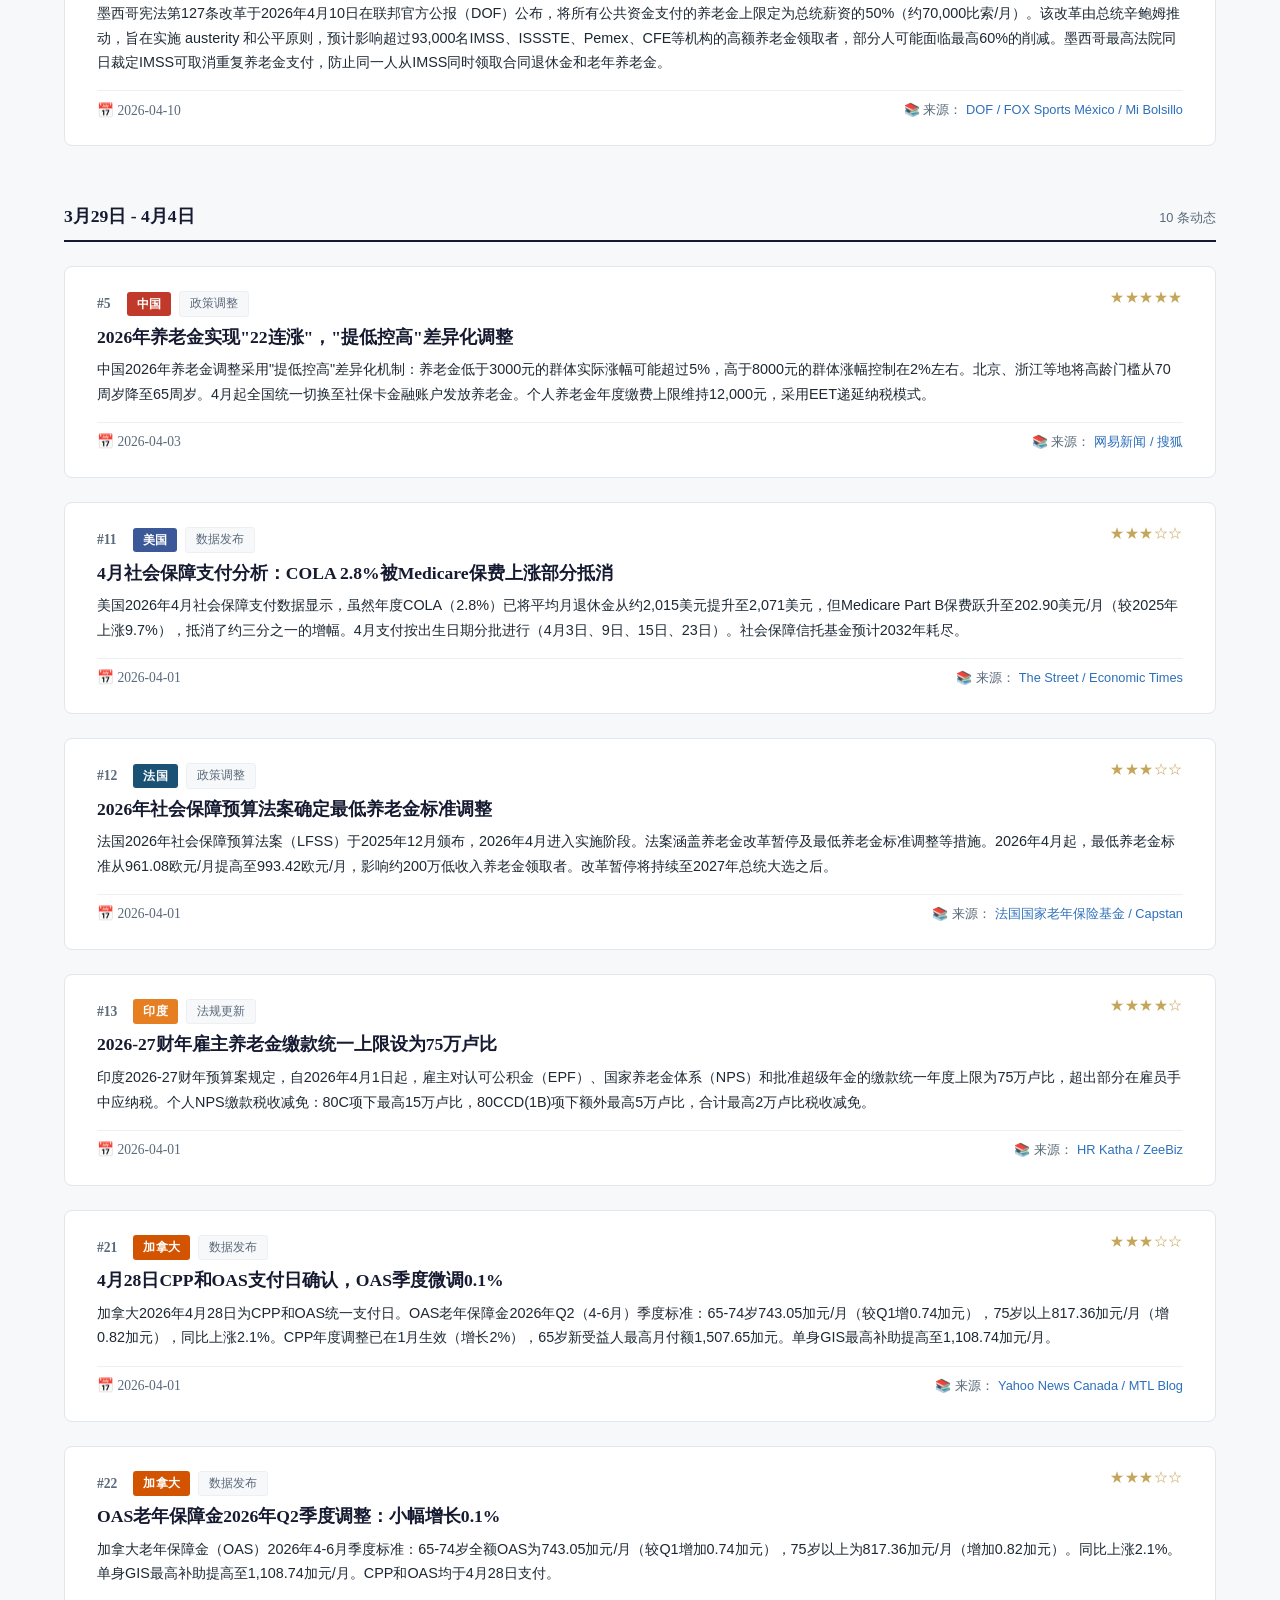
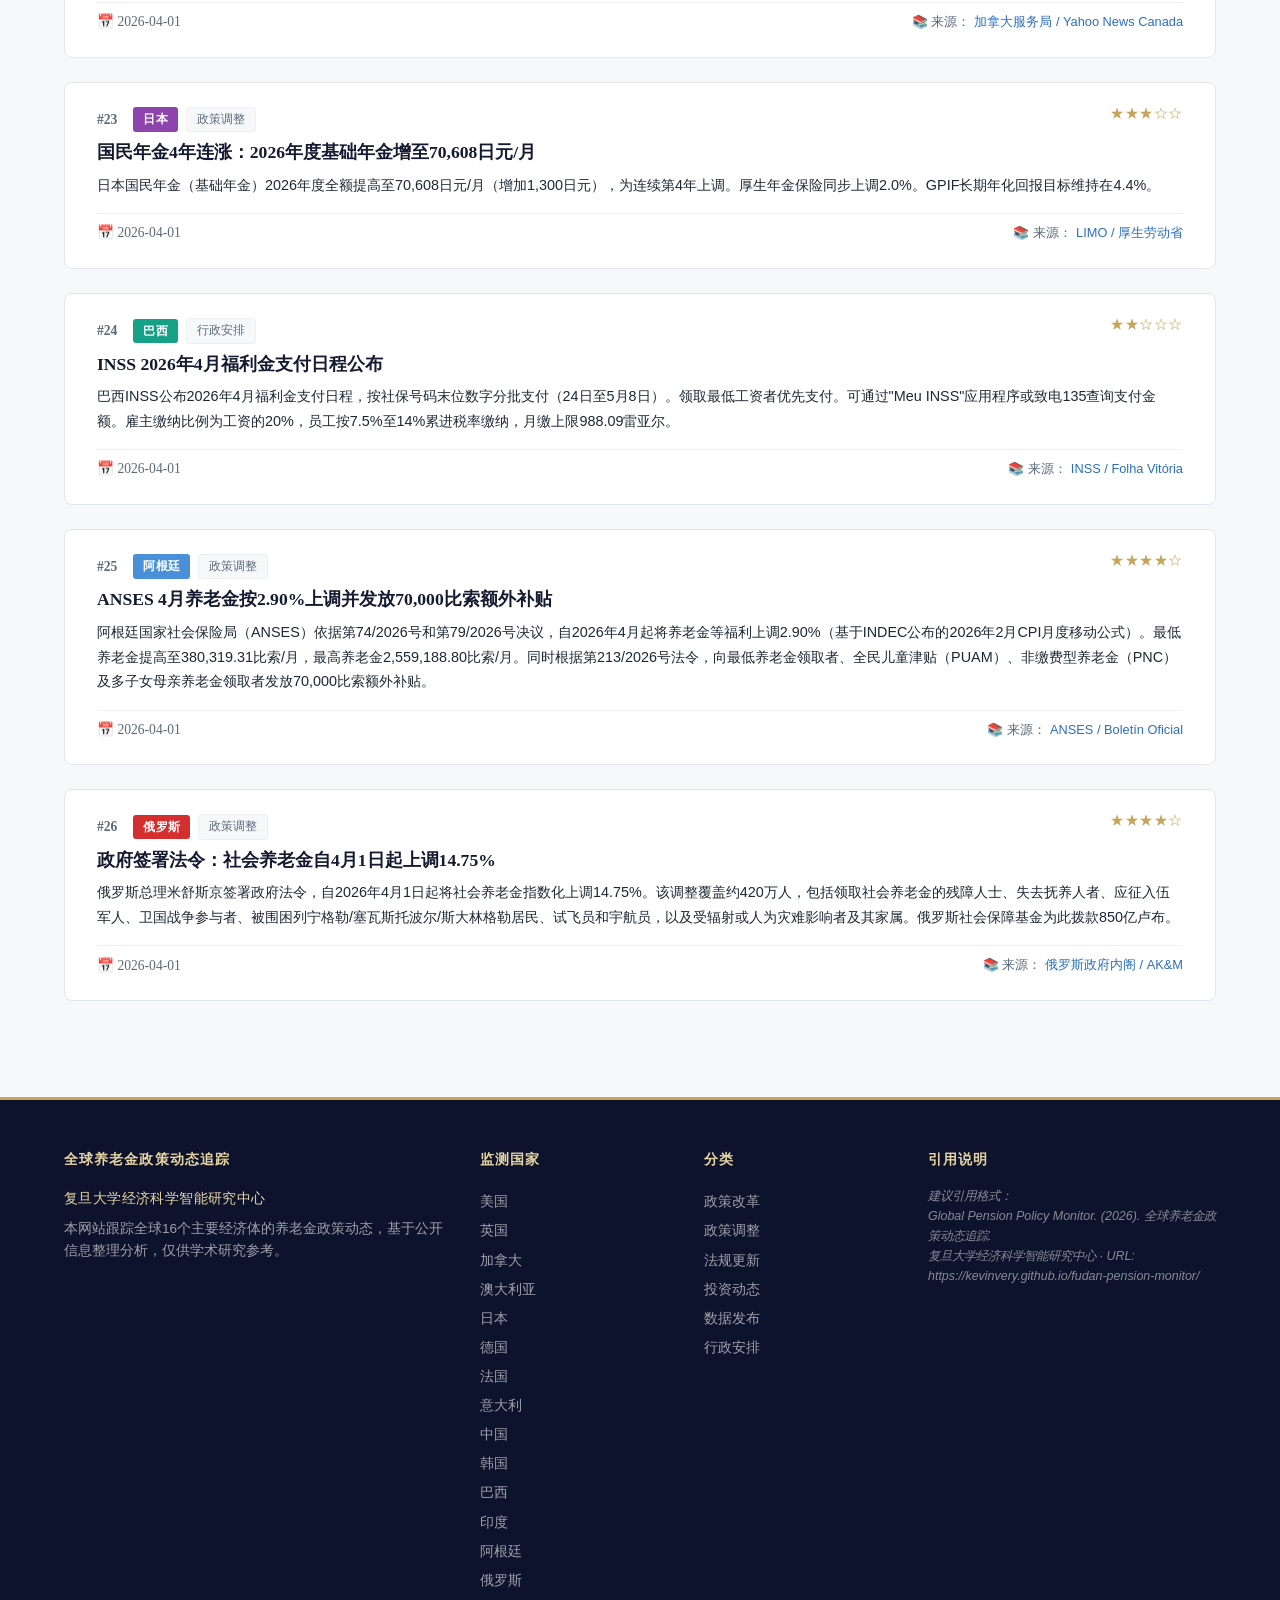
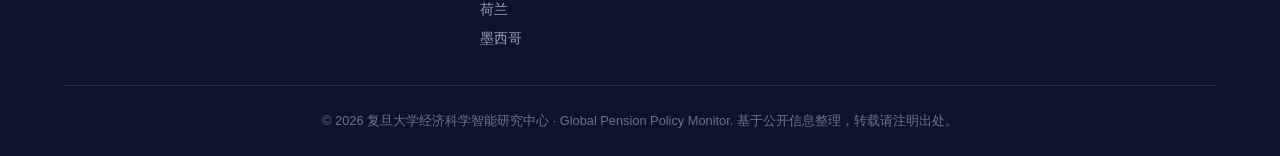
==== commit 18167537: "Add Fudan institution branding; rename repo to fudan-pension-monitor - Add 复旦大学经济科学智能研究中心 to header," ====
--- a/index.html
+++ b/index.html
@@ -10,7 +10,7 @@
 <body>
     <!-- 顶部通知栏 -->
     <div class="site-notice">
-        数据来源：各国官方养老金机构、政府统计部门、养老金监管机构公告 | 仅供研究参考
+        复旦大学经济科学智能研究中心 ｜ 数据来源：各国官方养老金机构、政府统计部门、养老金监管机构公告 ｜ 仅供研究参考
     </div>
 
     <!-- 页眉 -->
@@ -28,6 +28,7 @@
                     <div class="logo-text">
                         <h1 class="site-title">全球养老金政策动态追踪</h1>
                         <p class="site-subtitle">Global Pension Policy Monitor</p>
+                        <p class="site-institution">复旦大学经济科学智能研究中心</p>
                     </div>
                 </div>
                 <nav class="main-nav">
@@ -46,7 +47,7 @@
             <section class="report-overview">
                 <div class="overview-header">
                     <h2>政策动态简报</h2>
-                    <p class="overview-period">报告周期：<time datetime="2026-04-01">2026年4月1日</time> — <time datetime="2026-04-23">2026年4月23日</time> <span class="period-divider">|</span> 按周发布（周日—周六）</p>
+                    <p class="overview-period" id="overview-period">报告周期：加载中...</p>
                 </div>
                 <div class="stats-grid" id="stats-grid">
                     <!-- 由JS动态填充 -->
@@ -119,6 +120,7 @@
             <div class="footer-grid">
                 <div class="footer-col footer-brand">
                     <h4>全球养老金政策动态追踪</h4>
+                    <p class="footer-institution">复旦大学经济科学智能研究中心</p>
                     <p class="footer-desc">本网站跟踪全球16个主要经济体的养老金政策动态，基于公开信息整理分析，仅供学术研究参考。</p>
                 </div>
                 <div class="footer-col">
@@ -141,11 +143,11 @@
                     <h4>引用说明</h4>
                     <p class="footer-cite">建议引用格式：<br>
                     Global Pension Policy Monitor. (2026). <em>全球养老金政策动态追踪</em>.<br>
-                    URL: https://[your-domain]/pension-tracker/</p>
+                    复旦大学经济科学智能研究中心 · URL: https://kevinvery.github.io/fudan-pension-monitor/</p>
                 </div>
             </div>
             <div class="footer-bottom">
-                <p>&copy; 2026 Global Pension Policy Monitor. 基于公开信息整理，转载请注明出处。</p>
+                <p>&copy; 2026 复旦大学经济科学智能研究中心 · Global Pension Policy Monitor. 基于公开信息整理，转载请注明出处。</p>
             </div>
         </div>
     </footer>
--- a/css/style.css
+++ b/css/style.css
@@ -165,6 +165,15 @@
     font-weight: 400;
 }
 
+.site-institution {
+    font-family: var(--font-body);
+    font-size: 0.72rem;
+    color: rgba(255,255,255,0.7);
+    letter-spacing: 0.06em;
+    margin-top: 2px;
+    font-weight: 400;
+}
+
 /* --- 导航 --- */
 .main-nav {
     display: flex;
@@ -583,6 +592,15 @@
     margin-bottom: var(--space-sm);
 }
 
+.footer-institution {
+    font-family: var(--font-body);
+    font-size: 0.85rem;
+    color: var(--gold-light);
+    margin-bottom: var(--space-sm);
+    font-weight: 500;
+    letter-spacing: 0.03em;
+}
+
 .footer-desc {
     font-size: 0.85rem;
     color: rgba(255,255,255,0.6);
